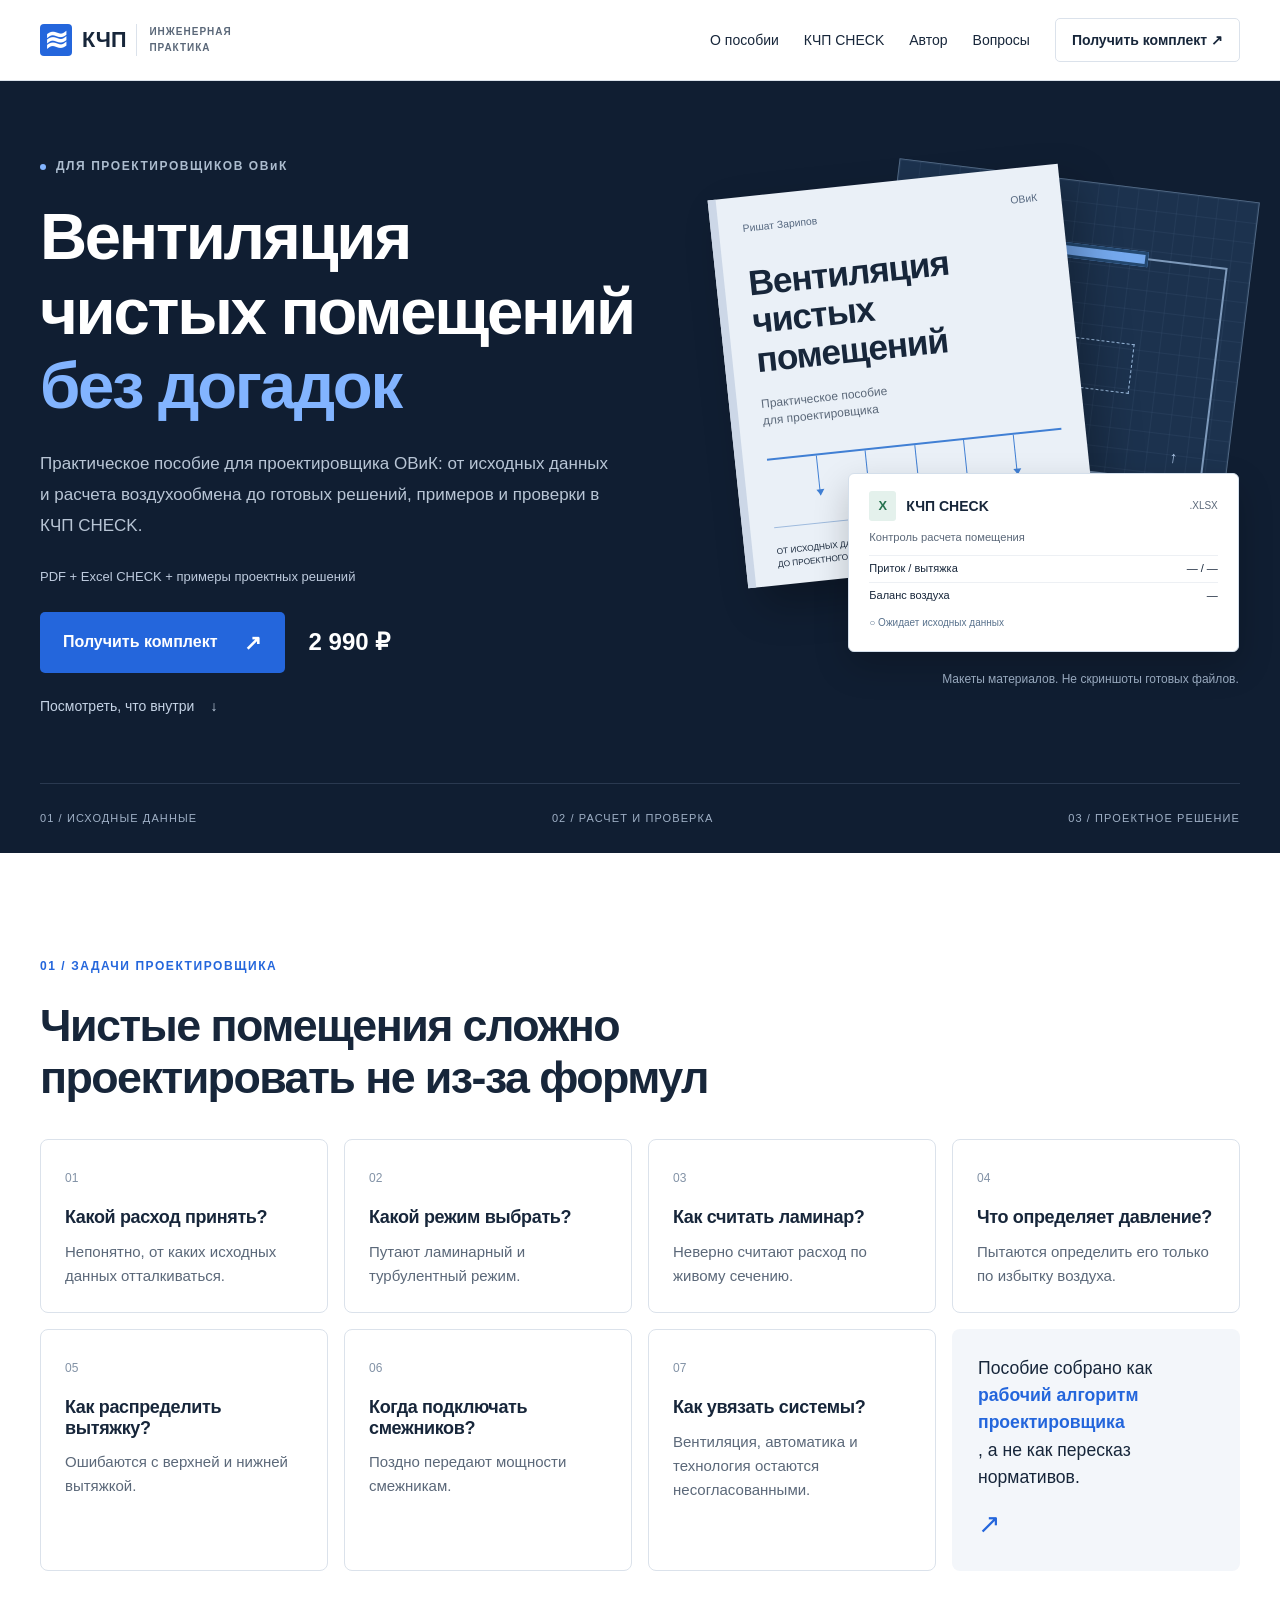
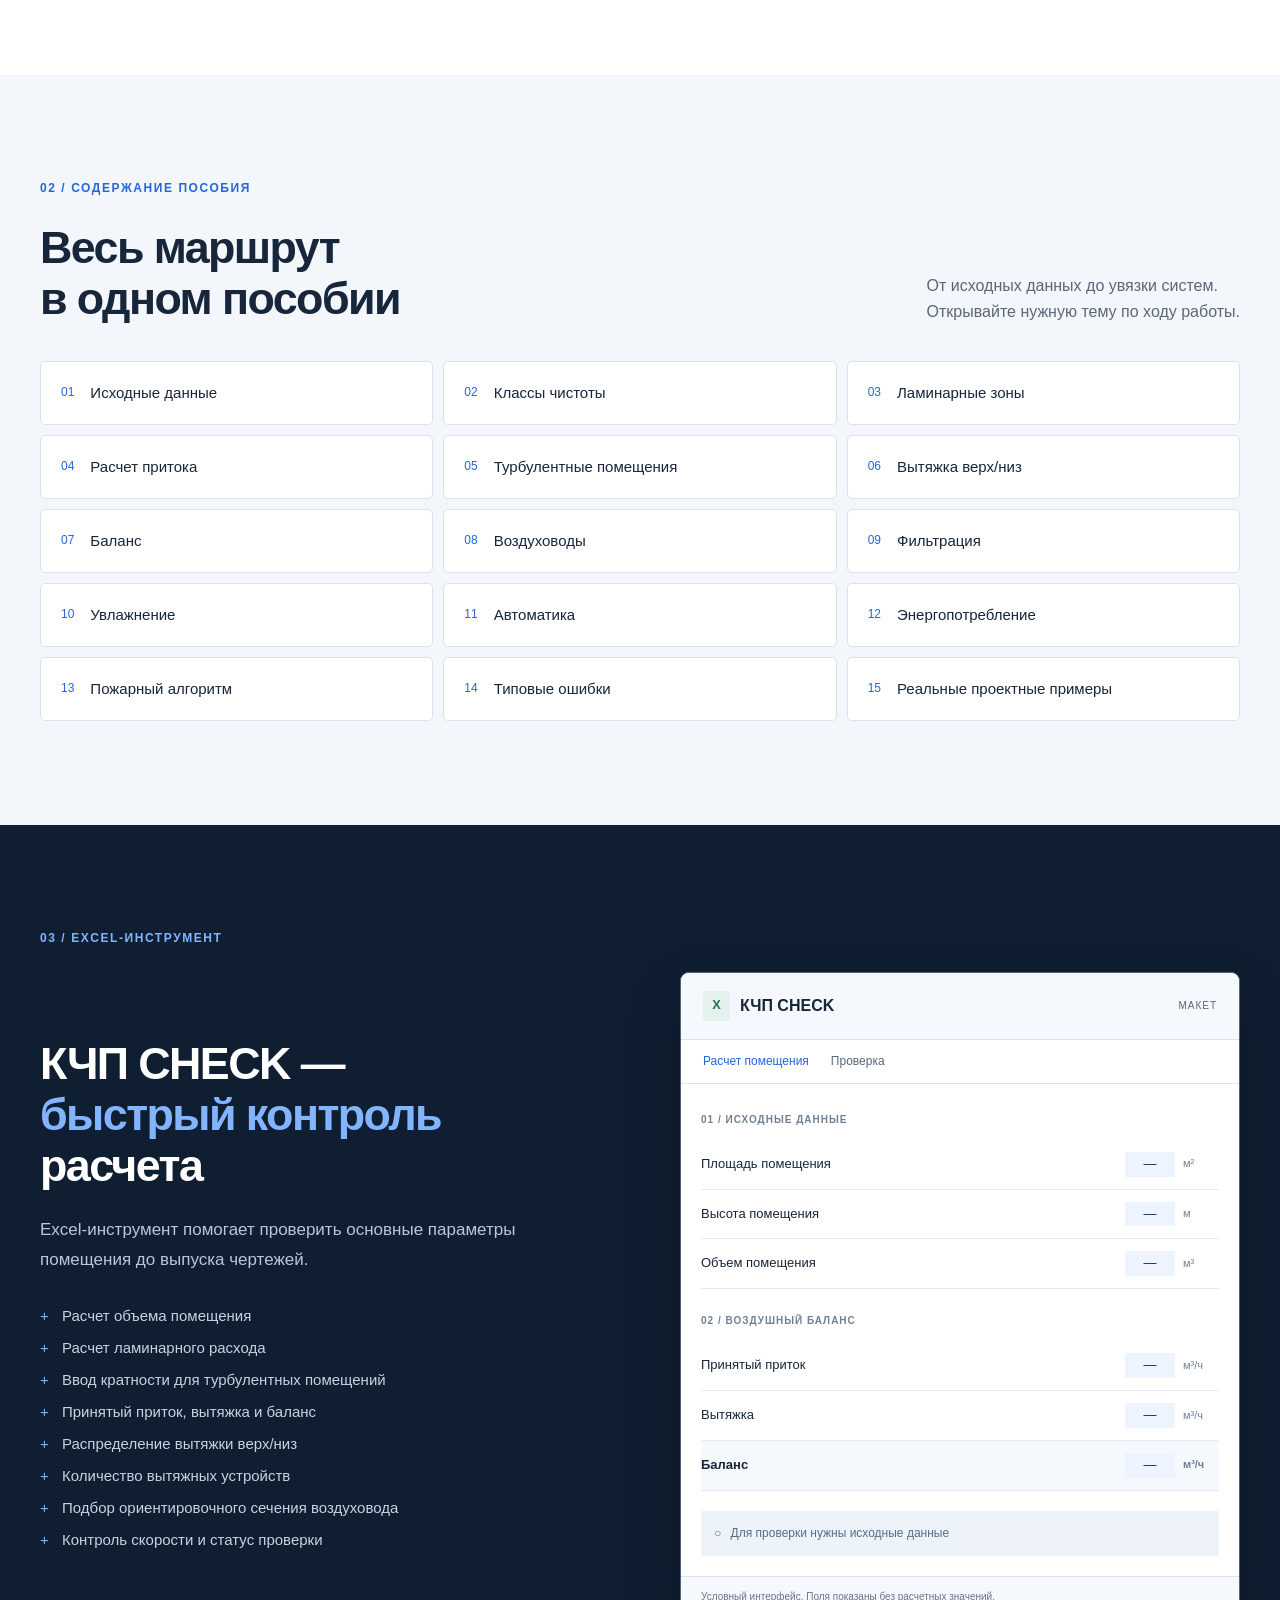
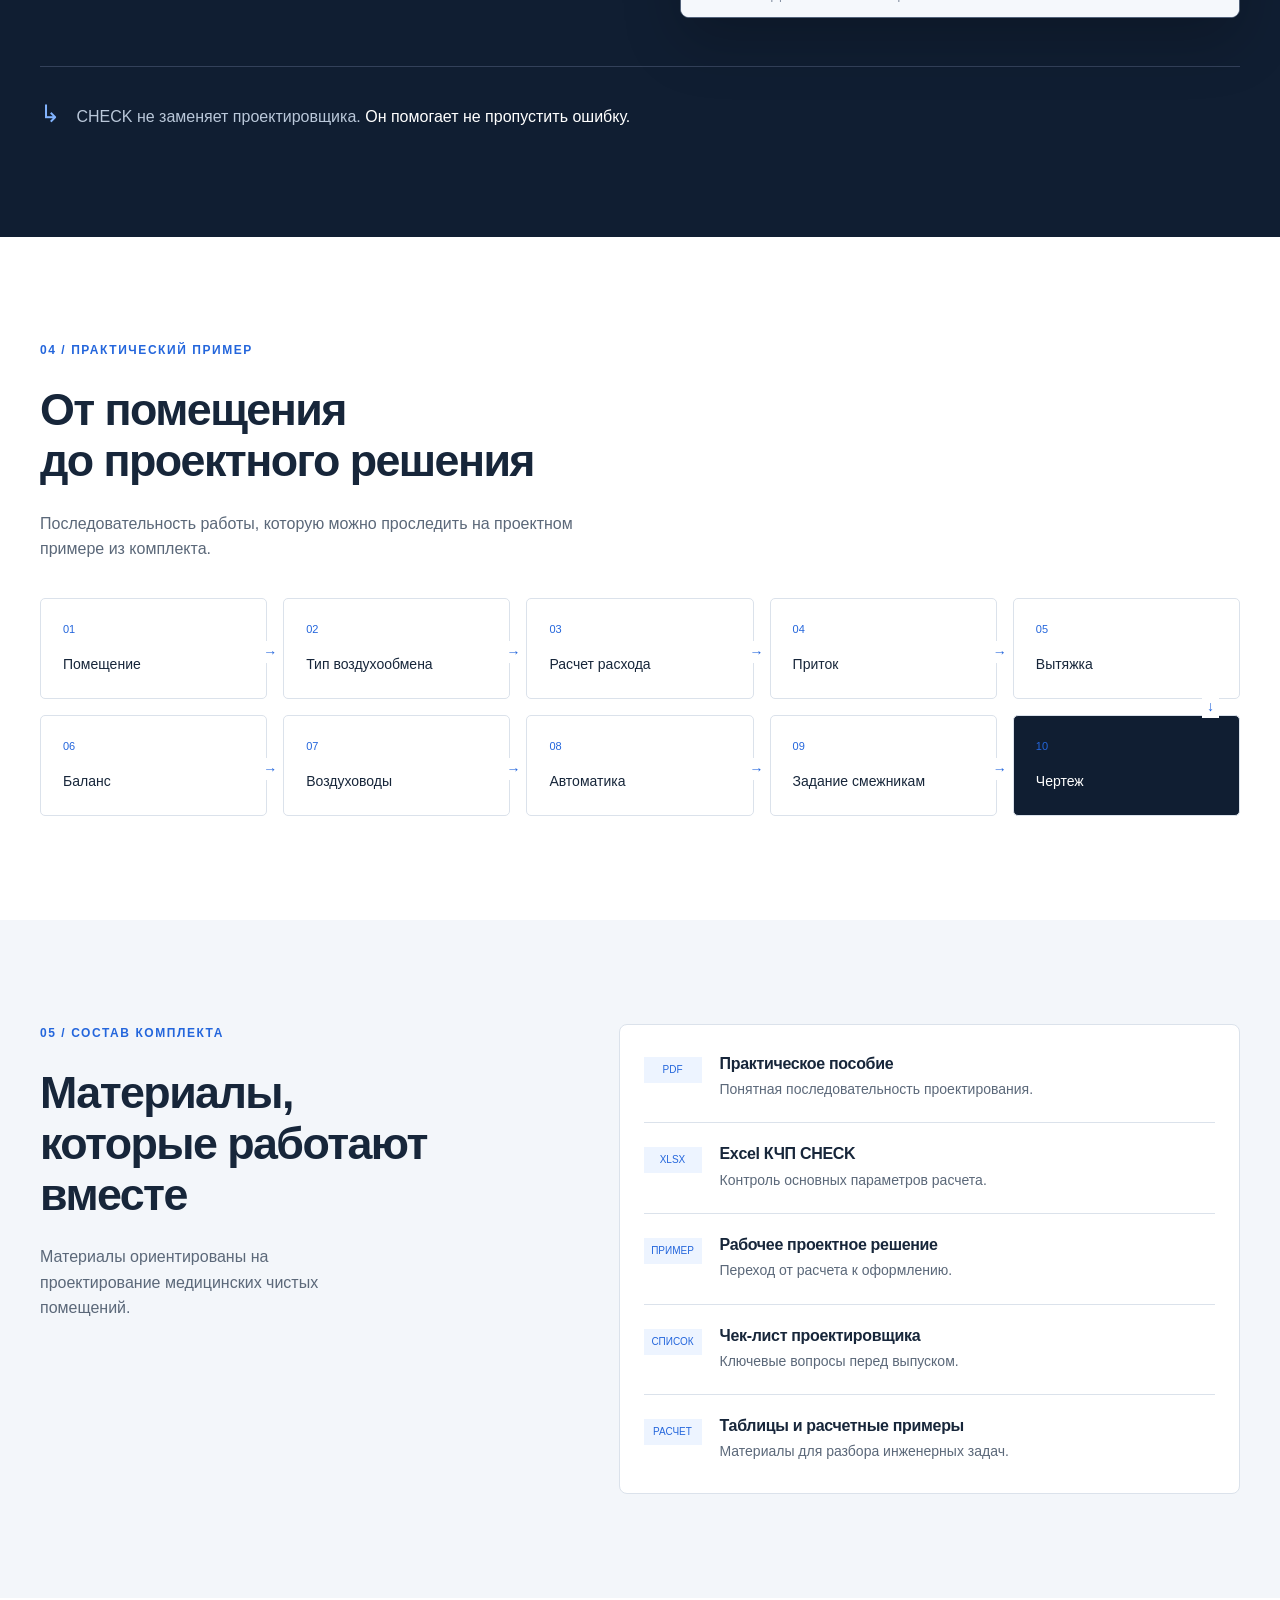
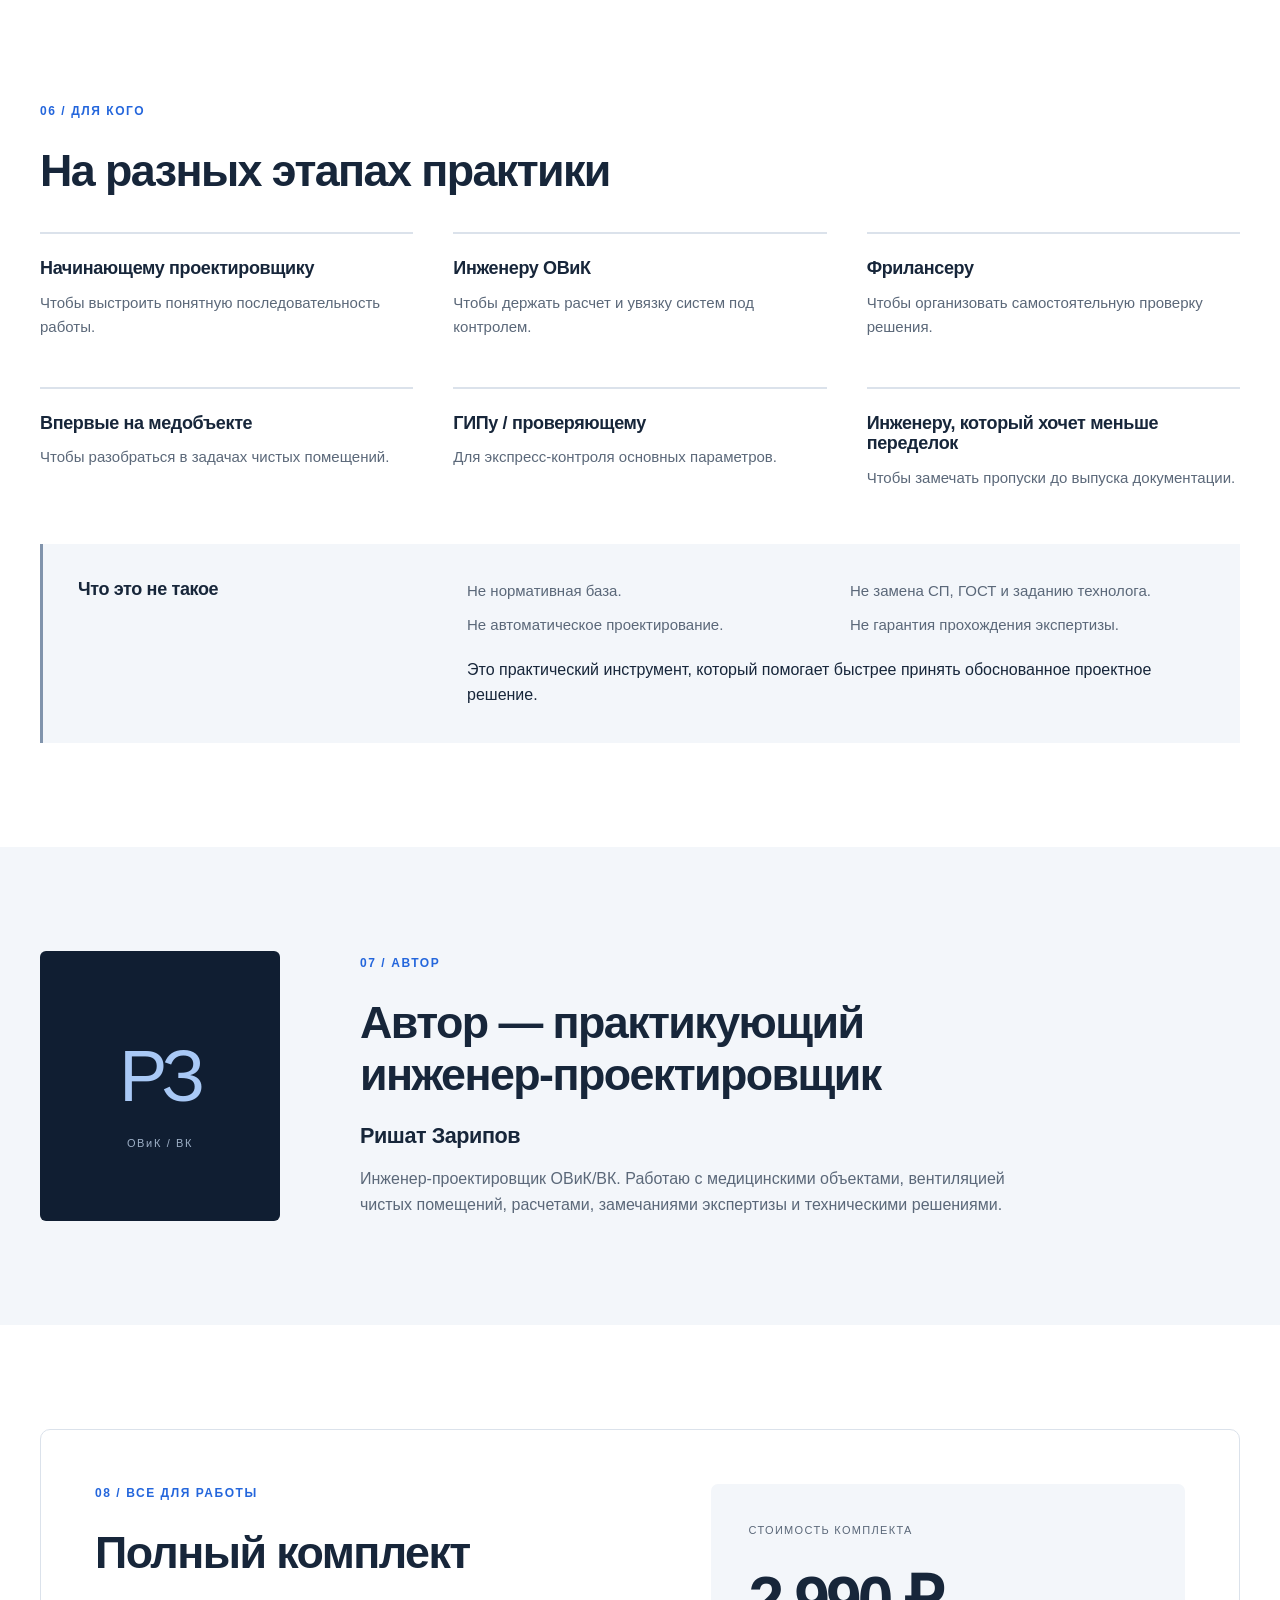
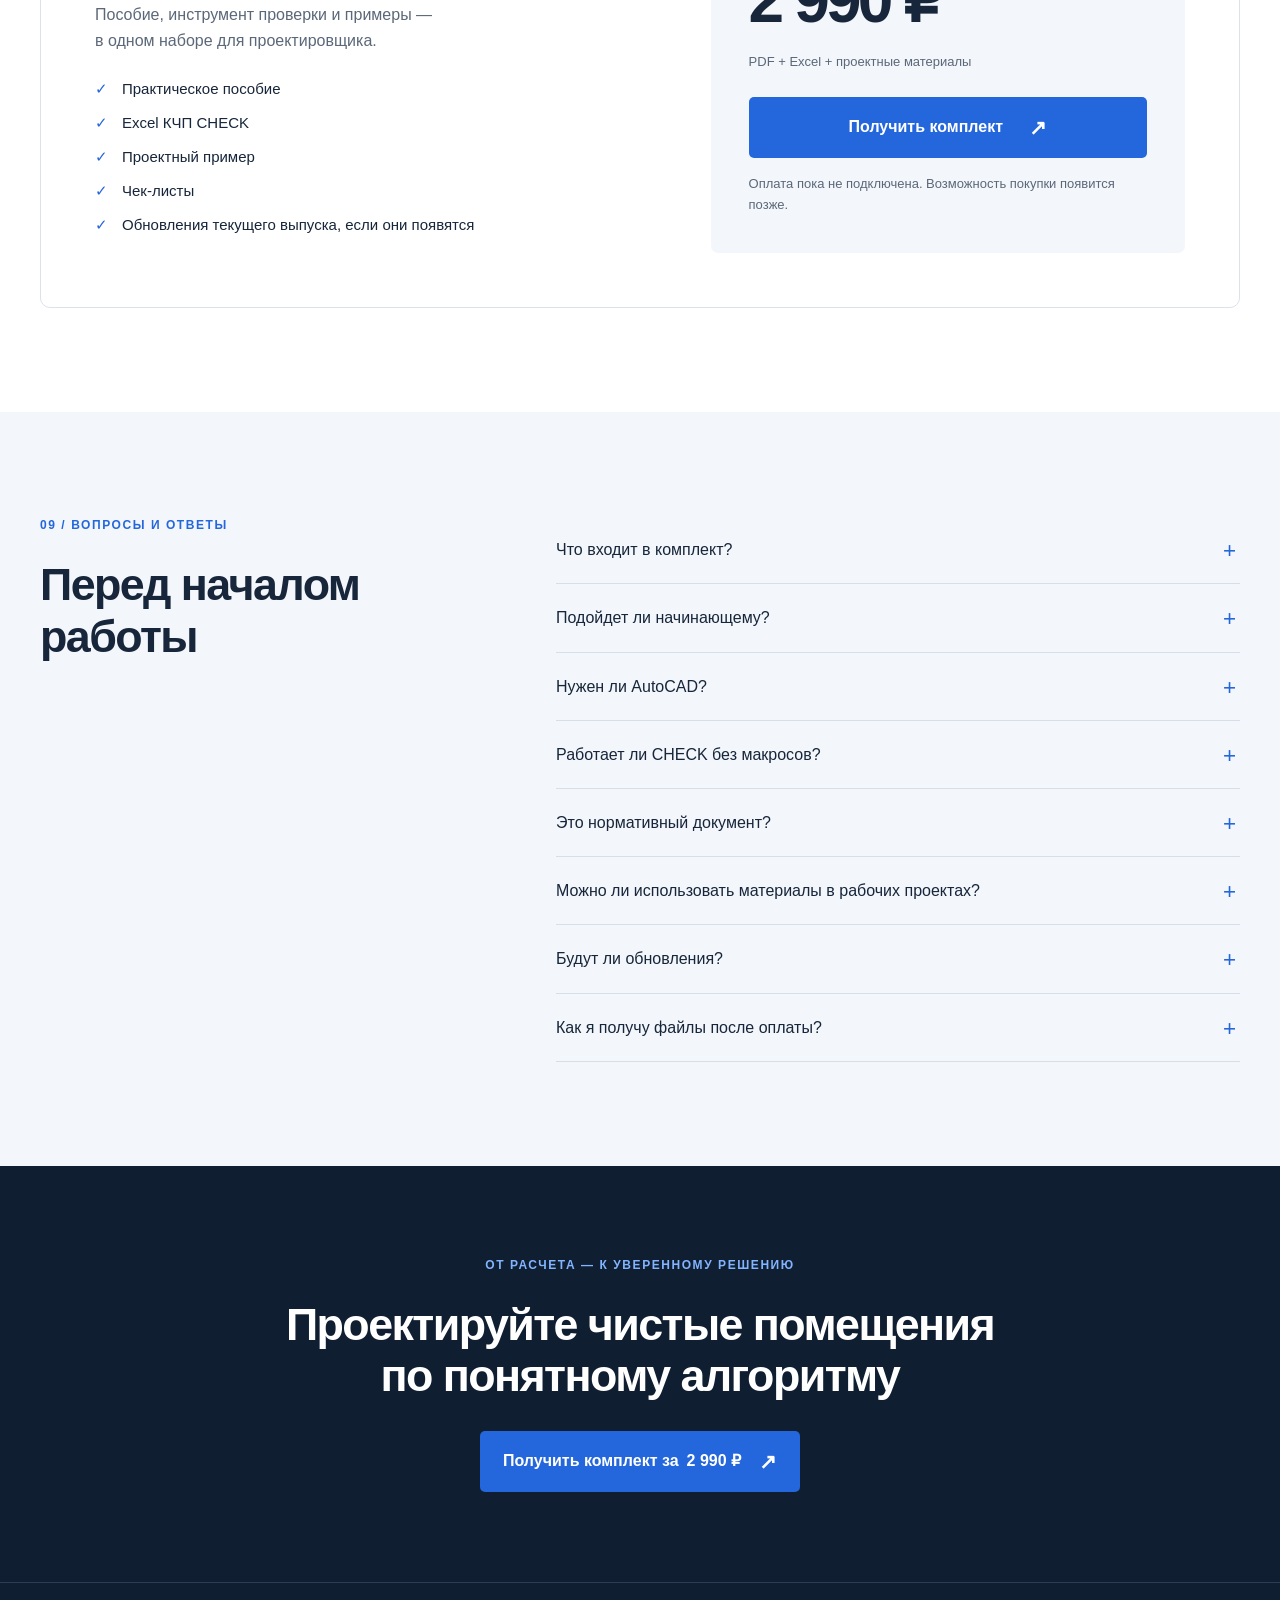
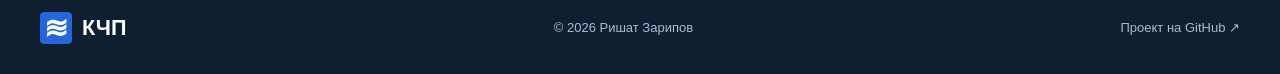
==== index.html @ deff7cfb "Add files via upload" ====
<!doctype html>
<html lang="ru">
<head>
  <meta charset="utf-8">
  <meta name="viewport" content="width=device-width, initial-scale=1">
  <title>Вентиляция чистых помещений — практическое пособие для проектировщика ОВиК</title>
  <meta name="description" content="Практическое пособие по вентиляции медицинских чистых помещений: расчеты, ламинарные зоны, вытяжка, баланс, фильтрация, автоматика и Excel КЧП CHECK.">
  <meta property="og:title" content="Вентиляция чистых помещений — практическое пособие для проектировщика ОВиК">
  <meta property="og:description" content="Практическое пособие по вентиляции медицинских чистых помещений: расчеты, ламинарные зоны, вытяжка, баланс, фильтрация, автоматика и Excel КЧП CHECK.">
  <meta property="og:type" content="website">
  <meta property="og:locale" content="ru_RU">
  <meta name="theme-color" content="#101e32">
  <link rel="icon" href="data:image/svg+xml,%3Csvg xmlns='http://www.w3.org/2000/svg' viewBox='0 0 40 40'%3E%3Crect width='40' height='40' rx='8' fill='%23101e32'/%3E%3Cpath d='M10 12h20M10 20h16M10 28h20' stroke='%2376adff' stroke-width='3'/%3E%3C/svg%3E">
  <link rel="stylesheet" href="styles.css">
  <script src="script.js" defer></script>
</head>
<body>
<a class="skip" href="#main">Перейти к содержанию</a>
<header class="header">
  <div class="container header-row">
    <a class="brand" href="#home" aria-label="КЧП — на главную"><span class="brand-mark" aria-hidden="true">≋</span> КЧП<span class="brand-caption">ИНЖЕНЕРНАЯ ПРАКТИКА</span></a>
    <button class="menu-toggle" type="button" aria-controls="navigation" aria-expanded="false" aria-label="Открыть меню"><span></span><span></span></button>
    <nav id="navigation" aria-label="Основная навигация"><a href="#inside">О пособии</a><a href="#check">КЧП CHECK</a><a href="#author">Автор</a><a href="#faq">Вопросы</a><a class="nav-buy" href="#buy" data-payment="yoomoney">Получить комплект <span aria-hidden="true">↗</span></a></nav>
  </div>
</header>
<main id="main">
  <section id="home" class="hero">
    <div class="container hero-grid">
      <div class="hero-copy"><p class="eyebrow"><span class="dot"></span> ДЛЯ ПРОЕКТИРОВЩИКОВ ОВиК</p>
        <h1>Вентиляция<br>чистых помещений<br><span>без догадок</span></h1>
        <p class="lead">Практическое пособие для проектировщика ОВиК: от исходных данных и расчета воздухообмена до готовых решений, примеров и проверки в КЧП CHECK.</p>
        <p class="formats">PDF + Excel CHECK + примеры проектных решений</p>
        <div class="hero-purchase"><a class="button" href="#buy" data-payment="yoomoney">Получить комплект <span aria-hidden="true">↗</span></a><span class="hero-price" data-price>2 990 ₽</span></div>
        <a class="text-link" href="#inside">Посмотреть, что внутри <span aria-hidden="true">↓</span></a>
      </div>
      <figure class="product-visual" aria-label="Условный макет комплекта: обложка пособия, Excel CHECK и фрагмент чертежа">
        <div class="drawing" aria-hidden="true"><span>ОВ / СХЕМА ВОЗДУХООБМЕНА</span><div class="room"><i class="supply"></i><b>↓ ↓ ↓</b><i class="zone"></i><em>↑</em></div><small>УСЛОВНАЯ СХЕМА · БЕЗ МАСШТАБА</small></div>
        <div class="book"><div class="book-top">Ришат Зарипов <span>ОВиК</span></div><div class="book-title">Вентиляция<br>чистых<br>помещений</div><p>Практическое пособие<br>для проектировщика</p><div class="book-diagram" aria-hidden="true"><span></span><span></span><span></span><span></span><span></span></div><div class="book-bottom">ОТ ИСХОДНЫХ ДАННЫХ<br>ДО ПРОЕКТНОГО РЕШЕНИЯ <b>2026</b></div></div>
        <div class="mini-check"><div><span class="excel-icon">X</span><strong>КЧП CHECK</strong><span class="file-type">.XLSX</span></div><p>Контроль расчета помещения</p><div class="mini-row"><span>Приток / вытяжка</span><span>— / —</span></div><div class="mini-row"><span>Баланс воздуха</span><span>—</span></div><span class="mini-status">○ Ожидает исходных данных</span></div>
        <figcaption>Макеты материалов. Не скриншоты готовых файлов.</figcaption>
      </figure>
    </div>
    <div class="container hero-bottom"><span>01 / ИСХОДНЫЕ ДАННЫЕ</span><span>02 / РАСЧЕТ И ПРОВЕРКА</span><span>03 / ПРОЕКТНОЕ РЕШЕНИЕ</span></div>
  </section>
  <section class="section" aria-labelledby="problems-title"><div class="container">
    <p class="eyebrow">01 / ЗАДАЧИ ПРОЕКТИРОВЩИКА</p><h2 id="problems-title">Чистые помещения сложно<br>проектировать не из-за формул</h2>
    <div class="problem-grid">
      <article><span>01</span><h3>Какой расход принять?</h3><p>Непонятно, от каких исходных данных отталкиваться.</p></article>
      <article><span>02</span><h3>Какой режим выбрать?</h3><p>Путают ламинарный и турбулентный режим.</p></article>
      <article><span>03</span><h3>Как считать ламинар?</h3><p>Неверно считают расход по живому сечению.</p></article>
      <article><span>04</span><h3>Что определяет давление?</h3><p>Пытаются определить его только по избытку воздуха.</p></article>
      <article><span>05</span><h3>Как распределить вытяжку?</h3><p>Ошибаются с верхней и нижней вытяжкой.</p></article>
      <article><span>06</span><h3>Когда подключать смежников?</h3><p>Поздно передают мощности смежникам.</p></article>
      <article><span>07</span><h3>Как увязать системы?</h3><p>Вентиляция, автоматика и технология остаются несогласованными.</p></article>
      <div class="problem-note">Пособие собрано как <strong>рабочий алгоритм проектировщика</strong>, а не как пересказ нормативов.<span aria-hidden="true">↗</span></div>
    </div>
  </div></section>
  <section id="inside" class="section pale"><div class="container"><div class="section-heading"><div><p class="eyebrow">02 / СОДЕРЖАНИЕ ПОСОБИЯ</p><h2>Весь маршрут<br>в одном пособии</h2></div><p>От исходных данных до увязки систем.<br>Открывайте нужную тему по ходу работы.</p></div>
    <ol class="topics"><li>Исходные данные</li><li>Классы чистоты</li><li>Ламинарные зоны</li><li>Расчет притока</li><li>Турбулентные помещения</li><li>Вытяжка верх/низ</li><li>Баланс</li><li>Воздуховоды</li><li>Фильтрация</li><li>Увлажнение</li><li>Автоматика</li><li>Энергопотребление</li><li>Пожарный алгоритм</li><li>Типовые ошибки</li><li>Реальные проектные примеры</li></ol>
  </div></section>
  <section id="check" class="section check-section"><div class="container"><p class="eyebrow">03 / EXCEL-ИНСТРУМЕНТ</p><div class="check-grid"><div><h2>КЧП CHECK —<br><span>быстрый контроль</span><br>расчета</h2><p class="lead">Excel-инструмент помогает проверить основные параметры помещения до выпуска чертежей.</p><ul class="check-features"><li>Расчет объема помещения</li><li>Расчет ламинарного расхода</li><li>Ввод кратности для турбулентных помещений</li><li>Принятый приток, вытяжка и баланс</li><li>Распределение вытяжки верх/низ</li><li>Количество вытяжных устройств</li><li>Подбор ориентировочного сечения воздуховода</li><li>Контроль скорости и статус проверки</li></ul></div>
    <figure class="check-window"><div class="window-title"><span class="excel-icon">X</span><strong>КЧП CHECK</strong><span>МАКЕТ</span></div><div class="window-tabs"><span>Расчет помещения</span><span>Проверка</span></div><div class="sheet"><div class="sheet-label">01 / ИСХОДНЫЕ ДАННЫЕ</div><div class="sheet-row"><span>Площадь помещения</span><b>—</b><small>м²</small></div><div class="sheet-row"><span>Высота помещения</span><b>—</b><small>м</small></div><div class="sheet-row"><span>Объем помещения</span><b>—</b><small>м³</small></div><div class="sheet-label">02 / ВОЗДУШНЫЙ БАЛАНС</div><div class="sheet-row"><span>Принятый приток</span><b>—</b><small>м³/ч</small></div><div class="sheet-row"><span>Вытяжка</span><b>—</b><small>м³/ч</small></div><div class="sheet-row total"><span>Баланс</span><b>—</b><small>м³/ч</small></div><div class="sheet-status"><span aria-hidden="true">○</span> Для проверки нужны исходные данные</div></div><figcaption>Условный интерфейс. Поля показаны без расчетных значений.</figcaption></figure></div>
    <p class="check-note"><span aria-hidden="true">↳</span> CHECK не заменяет проектировщика. <strong>Он помогает не пропустить ошибку.</strong></p>
  </div></section>
  <section class="section" aria-labelledby="workflow-title"><div class="container"><p class="eyebrow">04 / ПРАКТИЧЕСКИЙ ПРИМЕР</p><h2 id="workflow-title">От помещения<br>до проектного решения</h2><p class="section-intro">Последовательность работы, которую можно проследить на проектном примере из комплекта.</p><ol class="workflow"><li>Помещение</li><li>Тип воздухообмена</li><li>Расчет расхода</li><li>Приток</li><li>Вытяжка</li><li>Баланс</li><li>Воздуховоды</li><li>Автоматика</li><li>Задание смежникам</li><li>Чертеж</li></ol></div></section>
  <section class="section pale" aria-labelledby="kit-title"><div class="container kit"><div><p class="eyebrow">05 / СОСТАВ КОМПЛЕКТА</p><h2 id="kit-title">Материалы,<br>которые работают<br>вместе</h2><p>Материалы ориентированы на проектирование медицинских чистых помещений.</p></div><ul class="kit-list"><li><span>PDF</span><div><h3>Практическое пособие</h3><p>Понятная последовательность проектирования.</p></div></li><li><span>XLSX</span><div><h3>Excel КЧП CHECK</h3><p>Контроль основных параметров расчета.</p></div></li><li><span>ПРИМЕР</span><div><h3>Рабочее проектное решение</h3><p>Переход от расчета к оформлению.</p></div></li><li><span>СПИСОК</span><div><h3>Чек-лист проектировщика</h3><p>Ключевые вопросы перед выпуском.</p></div></li><li><span>РАСЧЕТ</span><div><h3>Таблицы и расчетные примеры</h3><p>Материалы для разбора инженерных задач.</p></div></li></ul></div></section>
  <section class="section" aria-labelledby="audience-title"><div class="container"><p class="eyebrow">06 / ДЛЯ КОГО</p><h2 id="audience-title">На разных этапах практики</h2><div class="audience-grid"><article><h3>Начинающему проектировщику</h3><p>Чтобы выстроить понятную последовательность работы.</p></article><article><h3>Инженеру ОВиК</h3><p>Чтобы держать расчет и увязку систем под контролем.</p></article><article><h3>Фрилансеру</h3><p>Чтобы организовать самостоятельную проверку решения.</p></article><article><h3>Впервые на медобъекте</h3><p>Чтобы разобраться в задачах чистых помещений.</p></article><article><h3>ГИПу / проверяющему</h3><p>Для экспресс-контроля основных параметров.</p></article><article><h3>Инженеру, который хочет меньше переделок</h3><p>Чтобы замечать пропуски до выпуска документации.</p></article></div>
    <aside class="honest"><h3>Что это не такое</h3><div><ul><li>Не нормативная база.</li><li>Не замена СП, ГОСТ и заданию технолога.</li><li>Не автоматическое проектирование.</li><li>Не гарантия прохождения экспертизы.</li></ul><p>Это практический инструмент, который помогает быстрее принять обоснованное проектное решение.</p></div></aside>
  </div></section>
  <section id="author" class="section pale"><div class="container author"><div class="author-monogram" role="img" aria-label="Инициалы автора Ришата Зарипова">РЗ<span>ОВиК / ВК</span></div><div><p class="eyebrow">07 / АВТОР</p><h2>Автор — практикующий<br>инженер-проектировщик</h2><h3>Ришат Зарипов</h3><p>Инженер-проектировщик ОВиК/ВК. Работаю с медицинскими объектами, вентиляцией чистых помещений, расчетами, замечаниями экспертизы и техническими решениями.</p></div></div></section>
  <section id="buy" class="section" aria-labelledby="price-title"><div class="container pricing"><div><p class="eyebrow">08 / ВСЕ ДЛЯ РАБОТЫ</p><h2 id="price-title">Полный комплект</h2><p>Пособие, инструмент проверки и примеры —<br>в одном наборе для проектировщика.</p><ul class="included"><li>Практическое пособие</li><li>Excel КЧП CHECK</li><li>Проектный пример</li><li>Чек-листы</li><li>Обновления текущего выпуска, если они появятся</li></ul></div><div class="price-panel"><span class="price-caption">СТОИМОСТЬ КОМПЛЕКТА</span><p class="price" data-price>2 990 ₽</p><p>PDF + Excel + проектные материалы</p><a class="button" href="#buy" data-payment="yoomoney" data-checkout>Получить комплект <span aria-hidden="true">↗</span></a><p id="payment-note" class="payment-note" role="status" tabindex="-1">Оплата пока не подключена. Возможность покупки появится позже.</p><noscript><p>Покупка пока недоступна.</p></noscript></div></div></section>
  <section id="faq" class="section pale"><div class="container faq-layout"><div><p class="eyebrow">09 / ВОПРОСЫ И ОТВЕТЫ</p><h2>Перед началом<br>работы</h2></div><div class="faq-list">
    <details><summary>Что входит в комплект?</summary><p>PDF-пособие, Excel КЧП CHECK, пример рабочего проектного решения, чек-лист проектировщика, таблицы и расчетные примеры.</p></details>
    <details><summary>Подойдет ли начинающему?</summary><p>Пособие помогает выстроить алгоритм работы. Для применения расчетов нужны базовые знания вентиляции и понимание исходных данных конкретного объекта.</p></details>
    <details><summary>Нужен ли AutoCAD?</summary><p>Для чтения PDF и работы с Excel-инструментом AutoCAD не нужен. Требования к программе для редактирования проектного примера будут уточнены вместе с форматом файлов до начала продаж.</p></details>
    <details><summary>Работает ли CHECK без макросов?</summary><p>Требования к макросам и совместимым версиям Excel будут указаны для готового выпуска до начала продаж. На этой странице представлен только макет интерфейса.</p></details>
    <details><summary>Это нормативный документ?</summary><p>Нет. Это практическое пособие. Решения необходимо сверять с применимыми нормативными требованиями и заданием технолога.</p></details>
    <details><summary>Можно ли использовать материалы в рабочих проектах?</summary><p>Материалы предназначены для поддержки проектной работы. Примеры нужно адаптировать к исходным данным объекта и проверить. Условия использования файлов будут опубликованы до начала продаж.</p></details>
    <details><summary>Будут ли обновления?</summary><p>В комплект включены обновления текущего выпуска, если они появятся. Периодичность и выпуск новых версий не обещаются.</p></details>
    <details><summary>Как я получу файлы после оплаты?</summary><p>Оплата пока не подключена. Порядок и сроки получения файлов будут указаны до начала продаж и до совершения платежа.</p></details>
  </div></div></section>
  <section class="final-cta"><div class="container"><p class="eyebrow">ОТ РАСЧЕТА — К УВЕРЕННОМУ РЕШЕНИЮ</p><h2>Проектируйте чистые помещения<br>по понятному алгоритму</h2><a class="button" href="#buy" data-payment="yoomoney">Получить комплект за <span data-price>2 990 ₽</span> <span aria-hidden="true">↗</span></a></div></section>
</main>
<footer><div class="container footer-row"><a class="brand" href="#home"><span class="brand-mark" aria-hidden="true">≋</span> КЧП</a><span>© 2026 Ришат Зарипов</span><a href="https://github.com/zrishat000/kchp-landing">Проект на GitHub ↗</a></div></footer>
</body>
</html>
---- styles.css ----
/* Theme and layout: plain CSS, no external dependencies. */
:root{--navy:#101e32;--navy-light:#192b44;--blue:#2466dc;--ice:#82b4ff;--ink:#17263a;--muted:#5b6879;--line:#dbe2eb;--pale:#f3f6fa;--white:#fff;--radius:8px;--content:1200px}
*{box-sizing:border-box}html{scroll-behavior:smooth;scroll-padding-top:96px}body{margin:0;font-family:Arial,Helvetica,sans-serif;font-size:16px;line-height:1.6;color:var(--ink);background:white}a{color:inherit;text-decoration:none}button{font:inherit}button,a,summary{-webkit-tap-highlight-color:transparent}a,button,summary{touch-action:manipulation}a:focus-visible,button:focus-visible,summary:focus-visible,[tabindex]:focus-visible{outline:3px solid #e29d28;outline-offset:5px}p,h1,h2,h3,figure{margin:0}h1,h2,h3{line-height:1.14;letter-spacing:-.035em}h1{font-size:clamp(2.35rem,5.1vw,4.2rem);font-weight:700}h2{font-size:clamp(2rem,3.5vw,2.9rem);font-weight:600;margin-bottom:24px}h3{font-size:1.125rem;letter-spacing:-.02em}p{color:var(--muted)}ul,ol{margin:0;padding:0}.container{width:calc(100% - 40px);max-width:var(--content);margin-inline:auto}.section{padding:68px 0}.pale{background:var(--pale)}.eyebrow{font:600 .75rem/1.6 Arial,sans-serif;letter-spacing:.13em;color:var(--blue);margin-bottom:24px}.lead{font-size:1.0625rem;line-height:1.8}.button{display:inline-flex;align-items:center;justify-content:center;gap:16px;background:var(--blue);color:white;padding:16px 23px;border-radius:5px;font-weight:600;line-height:1.4;min-height:54px;transition:background .18s,transform .18s}.button:hover{background:#1958c5;transform:translateY(-2px)}.button span[aria-hidden]{margin-left:10px;font-size:1.3rem}.skip{position:fixed;top:-100px;left:20px;z-index:30;background:white;padding:12px}.skip:focus{top:10px}.header{position:sticky;top:0;z-index:20;background:#fff;border-bottom:1px solid var(--line)}.header-row{min-height:80px;display:flex;align-items:center;justify-content:space-between;gap:24px;flex-wrap:wrap}.brand{display:flex;align-items:center;gap:10px;font-weight:800;font-size:1.35rem;white-space:nowrap}.brand-mark{display:grid;place-items:center;background:var(--blue);color:white;width:32px;height:32px;border-radius:4px;font-size:1.8rem;line-height:1}.brand-caption{display:none;font-size:.625rem;letter-spacing:.1em;border-left:1px solid var(--line);padding-left:12px;color:var(--muted);max-width:110px;white-space:normal}.header nav{display:flex;gap:20px;flex-wrap:wrap;align-items:center;width:100%;padding:0 0 20px;font-size:.875rem}.header nav a:hover{color:var(--blue)}.nav-buy{border:1px solid var(--line);border-radius:5px;padding:10px 16px;font-weight:600}.menu-toggle{display:none;border:1px solid var(--line);background:white;width:44px;height:44px;border-radius:4px;padding:12px}.menu-toggle span{display:block;height:2px;background:var(--ink);margin:5px 0}.js .menu-toggle{display:block}.js .header nav{display:none}.js .header nav.is-open{display:flex}.hero{background:var(--navy);color:white;padding:54px 0 0;overflow:hidden}.hero .eyebrow{color:#adbdcf;display:flex;align-items:center;gap:10px}.dot{width:6px;height:6px;background:var(--ice);border-radius:50%}.hero h1 span,.check-section h2 span{color:var(--ice)}.hero .lead{color:#b8c5d5;margin-top:26px;max-width:580px}.formats{color:#bdcadd;font-size:.8125rem;margin-top:26px}.hero-purchase{display:flex;gap:24px;align-items:center;flex-wrap:wrap;margin-top:24px}.hero-price{font-size:1.5rem;font-weight:600;white-space:nowrap}.text-link{display:inline-flex;gap:16px;margin-top:22px;color:#c5d3e5;font-size:.875rem}.text-link:hover{color:white}.hero-grid{display:grid;gap:36px}.hero-bottom{border-top:1px solid #2a3950;display:flex;flex-wrap:wrap;gap:14px 30px;justify-content:space-between;padding-block:23px;margin-top:36px;font-size:.6875rem;letter-spacing:.1em;color:#9fb0c6}.product-visual{position:relative;min-height:450px;max-width:550px;width:100%;margin:auto}.book{position:absolute;left:5%;top:16px;width:66%;height:355px;background:#eaf0f7;color:var(--ink);padding:24px;border-left:8px solid #ccd7e7;box-shadow:15px 20px 40px #0004;transform:rotate(-6deg);z-index:2}.book-top{display:flex;justify-content:space-between;font-size:.65rem;color:#55677f}.book-title{font-size:clamp(1.45rem,3vw,2.1rem);line-height:1.1;font-weight:700;letter-spacing:-.03em;margin-top:27px}.book p{font-size:.75rem;line-height:1.4;margin-top:16px}.book-diagram{display:flex;justify-content:space-evenly;margin-top:22px;border-top:2px solid #407fd4;border-bottom:1px solid #9fbbde;height:55px}.book-diagram span{width:1px;height:40px;background:#407fd4;position:relative}.book-diagram span:after{content:'';position:absolute;bottom:0;left:-3px;border-left:4px solid transparent;border-right:4px solid transparent;border-top:6px solid #407fd4}.book-bottom{display:flex;justify-content:space-between;font-size:.52rem;line-height:1.5;margin-top:17px}.book-bottom b{font-size:.8rem}.drawing{position:absolute;right:0;top:0;width:65%;height:330px;transform:rotate(7deg);background-color:#1c324e;background-image:linear-gradient(#47608130 1px,transparent 1px),linear-gradient(90deg,#47608130 1px,transparent 1px);background-size:20px 20px;border:1px solid #526984;color:#afc8e8;padding:18px}.drawing>span,.drawing small{font-size:.5rem;letter-spacing:.08em}.room{border:2px solid #7e9abb;height:185px;margin:24px 5px 13px;position:relative}.supply{position:absolute;left:25%;right:25%;top:-8px;height:15px;background:#75a9ee;border:3px solid #24486f}.room b{position:absolute;left:30%;top:30px;color:var(--ice);font-size:1.4rem}.zone{position:absolute;top:85px;left:24%;width:50%;height:50px;border:1px dashed #9cbbde}.room em{position:absolute;right:8%;bottom:10px}.mini-check{position:absolute;z-index:3;right:0;top:270px;width:76%;background:#fff;border:1px solid #d4dfeb;color:var(--ink);padding:17px 20px;border-radius:6px;box-shadow:0 14px 35px #0003}.mini-check>div:first-child{display:flex;align-items:center;gap:10px}.excel-icon{display:inline-grid;place-items:center;width:27px;height:30px;background:#e4f1ec;color:#26724f;border-radius:3px;font-size:.8rem;font-weight:700;flex-shrink:0}.mini-check strong{font-size:.875rem}.file-type{margin-left:auto;font-size:.625rem;color:var(--muted)}.mini-check p{font-size:.7rem;margin:8px 0}.mini-row{display:flex;justify-content:space-between;font-size:.6875rem;border-top:1px solid #edf0f4;padding:4px 0}.mini-status{font-size:.625rem;color:#59728d}.product-visual>figcaption{position:absolute;top:450px;right:0;color:#9eb0c6;font-size:.625rem;text-align:right}.problem-grid{display:grid;gap:16px;margin-top:36px}.problem-grid article{border:1px solid var(--line);border-radius:var(--radius);padding:24px}.problem-grid article>span{font-size:.75rem;color:#8292a6}.problem-grid h3{margin:18px 0 12px}.problem-grid p{font-size:.9375rem}.problem-note{background:var(--pale);padding:26px;border-radius:var(--radius);font-size:1.1rem;line-height:1.55;display:flex;flex-direction:column;justify-content:center}.problem-note strong{color:var(--blue)}.problem-note>span{font-size:1.7rem;margin-top:12px;color:var(--blue)}.section-heading{display:flex;flex-wrap:wrap;align-items:end;justify-content:space-between;gap:20px;margin-bottom:36px}.section-heading h2{margin-bottom:0}.section-heading>p{max-width:390px}.topics{display:grid;list-style:none;counter-reset:topic;gap:10px}.topics li{display:flex;align-items:center;gap:16px;background:white;border:1px solid var(--line);border-radius:5px;padding:19px 20px;font-size:.9375rem;counter-increment:topic}.topics li:before{content:counter(topic,decimal-leading-zero);font-size:.75rem;color:var(--blue)}.check-section{background:var(--navy);color:white}.check-section .eyebrow{color:var(--ice)}.check-grid{display:grid;gap:36px;align-items:center}.check-section .lead{color:#b9c7d9;max-width:480px}.check-features{list-style:none;margin-top:28px;display:grid;gap:8px;color:#c6d3e3;font-size:.9375rem}.check-features li{padding-left:22px;position:relative}.check-features li:before{content:'+';position:absolute;left:0;color:var(--ice)}.check-window{background:#fff;color:var(--ink);border-radius:9px;overflow:hidden;box-shadow:0 24px 60px #0003;border:1px solid #52627a}.window-title{display:flex;align-items:center;gap:10px;padding:18px 22px;background:#f5f8fc}.window-title>span:last-child{margin-left:auto;font-size:.625rem;letter-spacing:.1em;color:var(--muted)}.window-tabs{display:flex;gap:22px;border-block:1px solid var(--line);padding:12px 22px;font-size:.75rem;color:var(--muted)}.window-tabs span:first-child{color:var(--blue)}.sheet{padding:4px 20px 20px}.sheet-label{font-size:.625rem;font-weight:700;letter-spacing:.1em;color:#708095;margin:24px 0 12px}.sheet-row{display:grid;grid-template-columns:minmax(0,1fr) 50px 36px;gap:8px;align-items:center;border-bottom:1px solid #e5eaf0;font-size:.8125rem;padding:12px 0}.sheet-row b{background:#edf4ff;text-align:center;padding:2px 0;font-weight:400}.sheet-row small{color:#708095;font-size:.6875rem}.sheet-row.total{font-weight:600;background:#f5f8fc}.sheet-status{background:#edf3f9;color:#526d8b;padding:13px;font-size:.75rem;margin-top:20px}.sheet-status span{margin-right:6px}.check-window figcaption{background:#f5f8fc;color:#68768b;font-size:.625rem;padding:12px 20px;border-top:1px solid var(--line)}.check-note{color:#b9c7d9;border-top:1px solid #33415a;padding-top:28px;margin-top:48px;font-size:1rem}.check-note span{color:var(--ice);font-size:1.5rem;margin-right:12px}.check-note strong{color:white;font-weight:500}.section-intro{max-width:600px;margin-bottom:36px}.workflow{list-style:none;counter-reset:step;display:grid;gap:10px}.workflow li{counter-increment:step;position:relative;border:1px solid var(--line);border-radius:5px;padding:22px 30px 22px 22px;font-size:.875rem;min-height:100px}.workflow li:before{content:counter(step,decimal-leading-zero);display:block;font-size:.6875rem;color:var(--blue);margin-bottom:15px}.workflow li:not(:last-child):after{content:'↓';position:absolute;bottom:-16px;right:20px;color:var(--blue);z-index:1;background:#fff;padding-inline:5px}.workflow li:last-child{background:var(--navy);color:white}.kit{display:grid;gap:30px}.kit>div>p:last-child{max-width:340px}.kit-list{list-style:none;background:white;border:1px solid var(--line);border-radius:var(--radius);padding:8px 24px}.kit-list li{display:flex;gap:18px;padding:22px 0;border-bottom:1px solid var(--line);align-items:start}.kit-list li:last-child{border-bottom:0}.kit-list li>span{font-size:.625rem;color:var(--blue);background:#edf4ff;padding:5px 7px;min-width:58px;text-align:center;margin-top:2px}.kit-list h3{font-size:1rem;margin-bottom:5px}.kit-list p{font-size:.875rem}.audience-grid{display:grid;gap:20px;margin-top:36px}.audience-grid article{border-top:2px solid var(--line);padding:24px 0}.audience-grid h3{margin-bottom:12px}.audience-grid p{font-size:.9375rem}.honest{background:var(--pale);border-left:3px solid #8194ac;padding:28px;margin-top:30px;display:grid;gap:20px}.honest ul{list-style:none;color:var(--muted);display:grid;gap:5px;font-size:.9375rem}.honest p{margin-top:20px;color:var(--ink)}.author{display:grid;gap:30px;align-items:center}.author-monogram{height:220px;background:var(--navy);color:#a9c9f6;font-size:4.5rem;letter-spacing:-.06em;display:flex;flex-direction:column;align-items:center;justify-content:center;border-radius:6px}.author-monogram span{font-size:.6875rem;letter-spacing:.15em;color:#9dafc6}.author h3{font-size:1.35rem;margin-bottom:18px}.author p:last-child{max-width:650px}.pricing{display:grid;gap:35px;border:1px solid var(--line);border-radius:10px;padding:30px}.included{list-style:none;display:grid;gap:10px;margin-top:24px}.included li{position:relative;padding-left:27px;font-size:.9375rem}.included li:before{content:'✓';position:absolute;left:0;color:var(--blue)}.price-panel{background:var(--pale);border-radius:7px;padding:30px;display:flex;flex-direction:column;align-items:start;justify-content:center;min-width:0}.price-caption{font-size:.6875rem;letter-spacing:.12em;color:var(--muted)}.price{font-size:clamp(2.8rem,5vw,4rem);font-weight:600;letter-spacing:-.06em;color:var(--ink);white-space:nowrap;margin-top:10px}.price-panel>p:not(.price){font-size:.8125rem}.price-panel .button{margin-top:24px;width:100%}.payment-note{margin-top:16px}.payment-note.is-active{color:var(--ink)}.faq-layout{display:grid;gap:16px}.faq-list details{border-bottom:1px solid #d6dee9}.faq-list summary{cursor:pointer;font-weight:500;padding:22px 34px 22px 0;position:relative;list-style:none;line-height:1.45}.faq-list summary::-webkit-details-marker{display:none}.faq-list summary:after{content:'+';position:absolute;right:4px;top:19px;color:var(--blue);font-size:1.4rem;font-weight:400}.faq-list details[open] summary:after{content:'−'}.faq-list details p{padding:0 28px 24px 0;font-size:.9375rem}.final-cta{padding:72px 0;background:var(--navy);color:white;text-align:center}.final-cta .eyebrow{color:var(--ice)}.final-cta h2{max-width:900px;margin:0 auto 30px}.final-cta .button{flex-wrap:wrap;gap:5px 8px}footer{background:var(--navy);color:#aabbd0;border-top:1px solid #2d3d55;padding:28px 0}.footer-row{display:flex;flex-wrap:wrap;gap:20px 35px;align-items:center;justify-content:space-between;font-size:.8125rem}.footer-row .brand{color:white}footer a:hover{color:white}
@media(min-width:600px){.container{width:calc(100% - 64px)}.brand-caption{display:block}.section{padding:84px 0}.problem-grid,.audience-grid,.topics{grid-template-columns:repeat(2,minmax(0,1fr))}.workflow{grid-template-columns:repeat(2,minmax(0,1fr))}.product-visual{min-height:500px}.book{height:390px}.book-title{font-size:2.2rem}.book-diagram{margin-top:30px;height:70px}.mini-check{top:300px;width:68%}.product-visual>figcaption{top:480px}.drawing{height:365px}.room{height:220px}.author{grid-template-columns:180px 1fr}.author-monogram{height:240px}.pricing{padding:42px}}
@media(min-width:1000px){.section{padding:104px 0}.header-row{flex-wrap:nowrap}.header nav,.js .header nav{display:flex;width:auto;padding:0;flex-wrap:nowrap;gap:25px}.js .menu-toggle{display:none}.hero{padding-top:76px}.hero-grid{grid-template-columns:1.1fr 1fr;gap:40px;align-items:center}.hero-bottom{margin-top:64px;padding-block:26px}.product-visual{min-height:500px}.book{left:7%;top:16px;width:64%;height:390px}.drawing{right:0;top:14px;width:66%}.mini-check{top:308px;width:71%}.problem-grid{grid-template-columns:repeat(4,minmax(0,1fr))}.topics{grid-template-columns:repeat(3,minmax(0,1fr))}.check-grid{grid-template-columns:1fr 1fr;gap:80px}.workflow{grid-template-columns:repeat(5,minmax(0,1fr));gap:16px}.workflow li:not(:last-child):after{content:'→';bottom:auto;top:42px;right:-16px}.workflow li:nth-child(5):after{content:'↓';top:auto;bottom:-20px;right:20px}.kit{grid-template-columns:.9fr 1.1fr;gap:70px}.audience-grid{grid-template-columns:repeat(3,minmax(0,1fr));gap:24px 40px}.honest{grid-template-columns:1fr 2fr;padding:35px}.honest ul{grid-template-columns:1fr 1fr;gap:10px 28px}.author{grid-template-columns:240px 1fr;gap:80px}.author-monogram{height:270px}.pricing{grid-template-columns:1.15fr 1fr;padding:54px;gap:70px}.price-panel{padding:38px}.faq-layout{grid-template-columns:.8fr 1.2fr;gap:60px}.final-cta{padding:90px 0}}
@media(max-width:359px){.container{width:calc(100% - 28px)}.pricing{padding:20px}.price-panel{padding:20px}.book{padding:18px}.mini-check{padding:14px}.hero-purchase{gap:16px}.button{padding:15px 18px}.kit-list{padding-inline:16px}}
.product-visual{min-height:510px}.product-visual>figcaption{top:475px;font-size:.75rem;line-height:1.5;max-width:100%}
@media(min-width:600px){.product-visual{min-height:545px}.product-visual>figcaption{top:505px}}
@media(prefers-reduced-motion:reduce){html{scroll-behavior:auto}*,*:before,*:after{transition:none!important}}
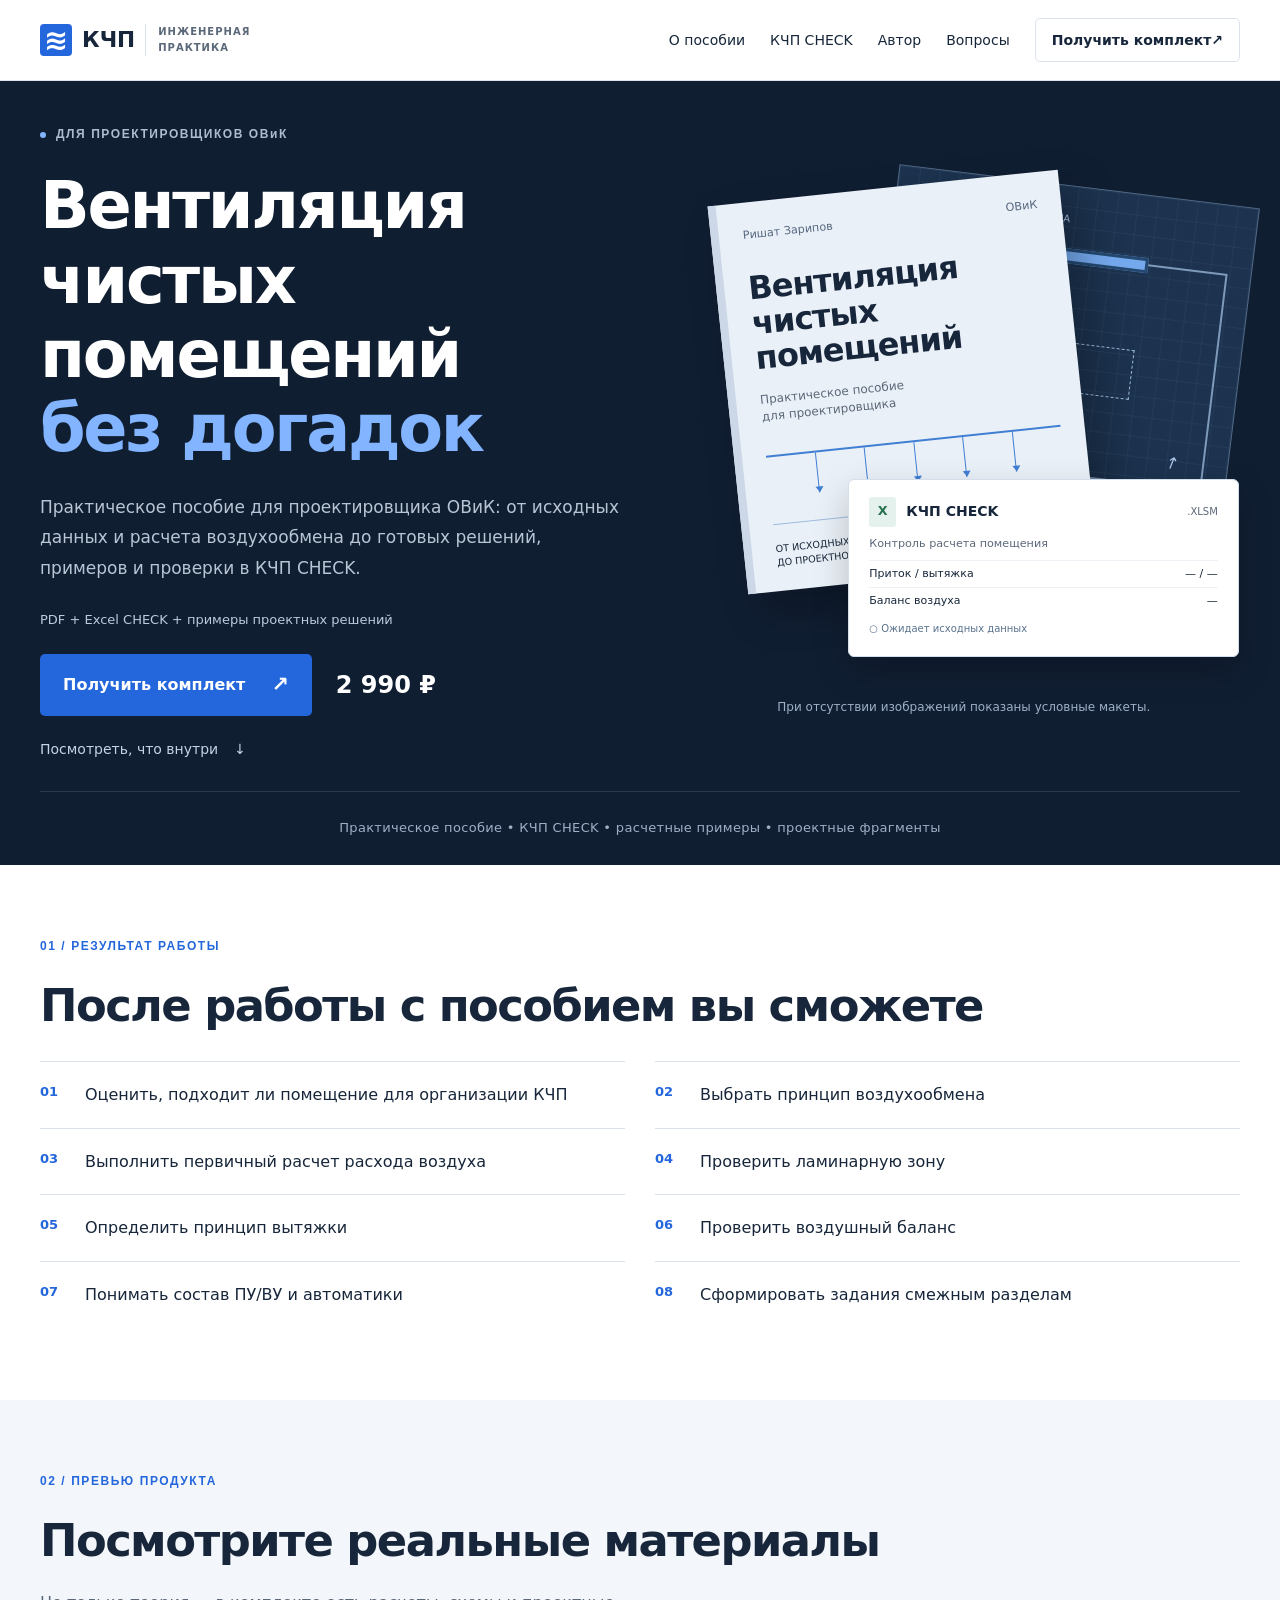
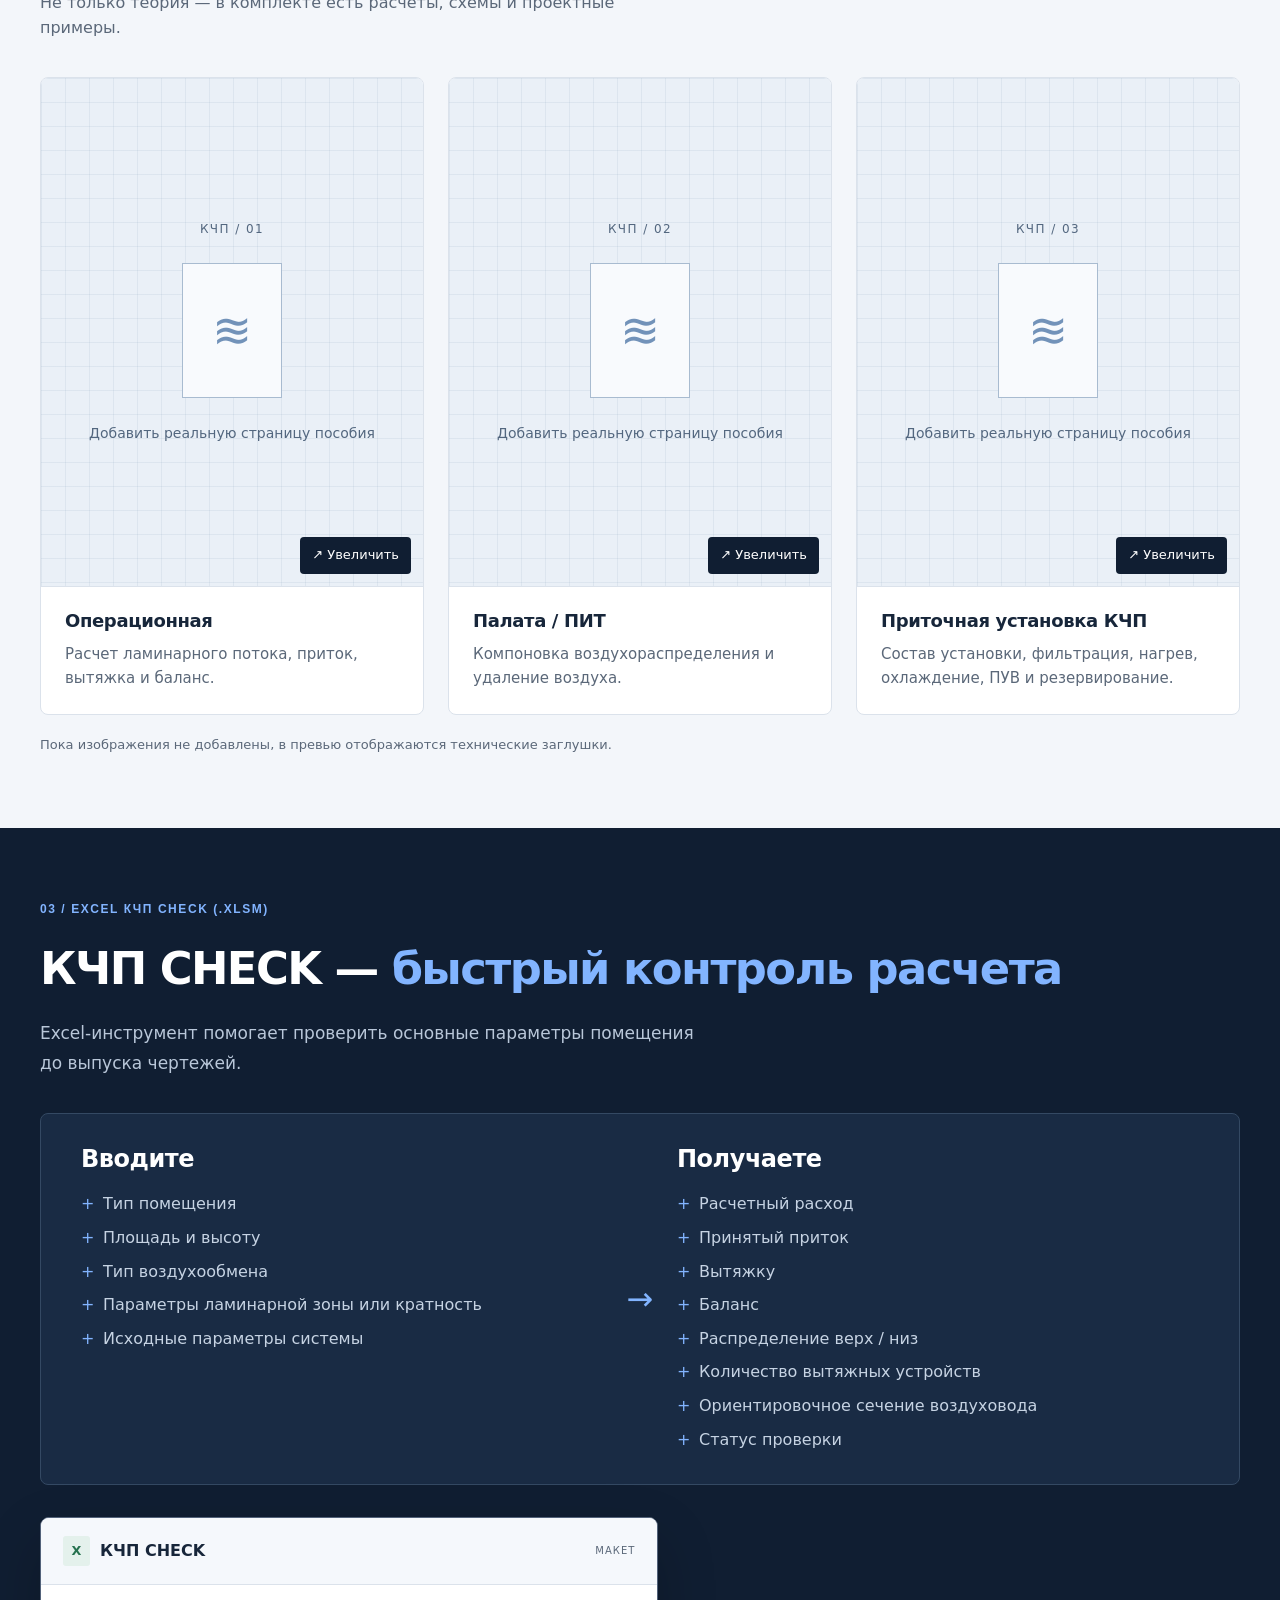
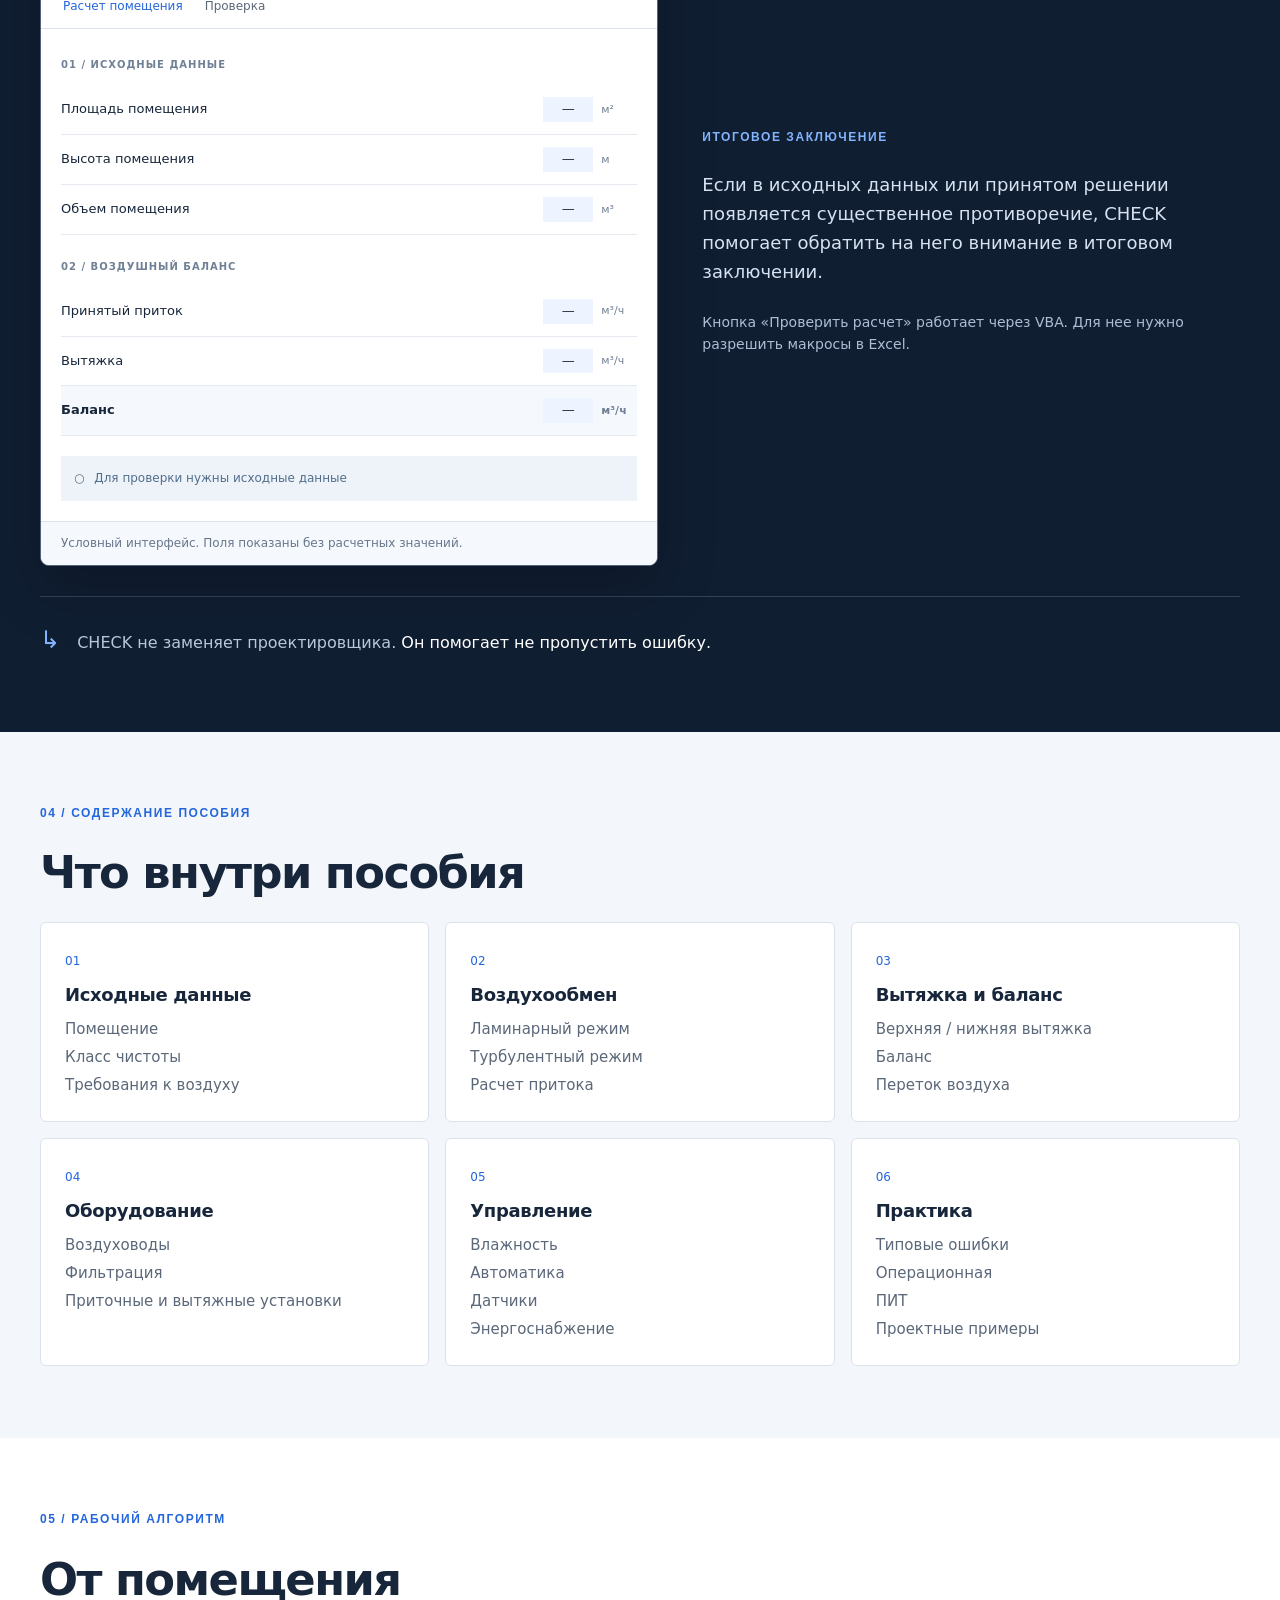
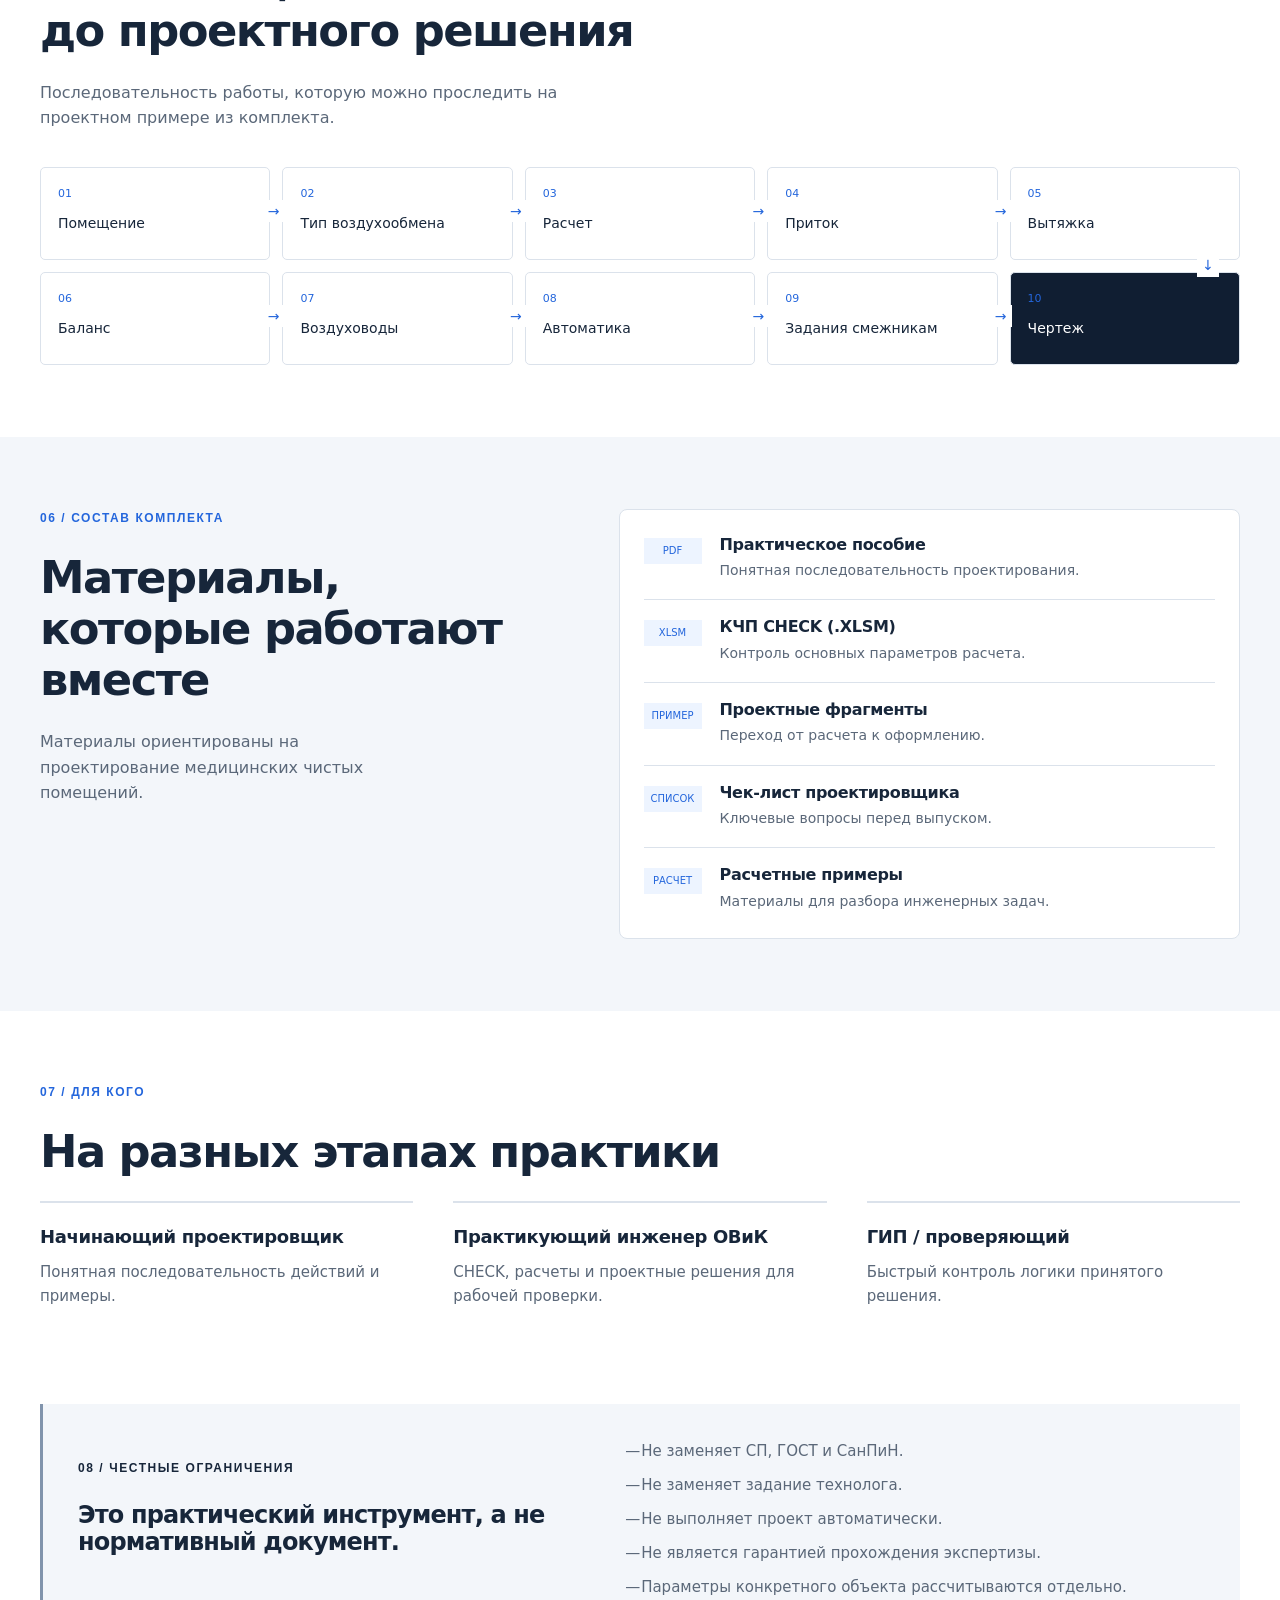
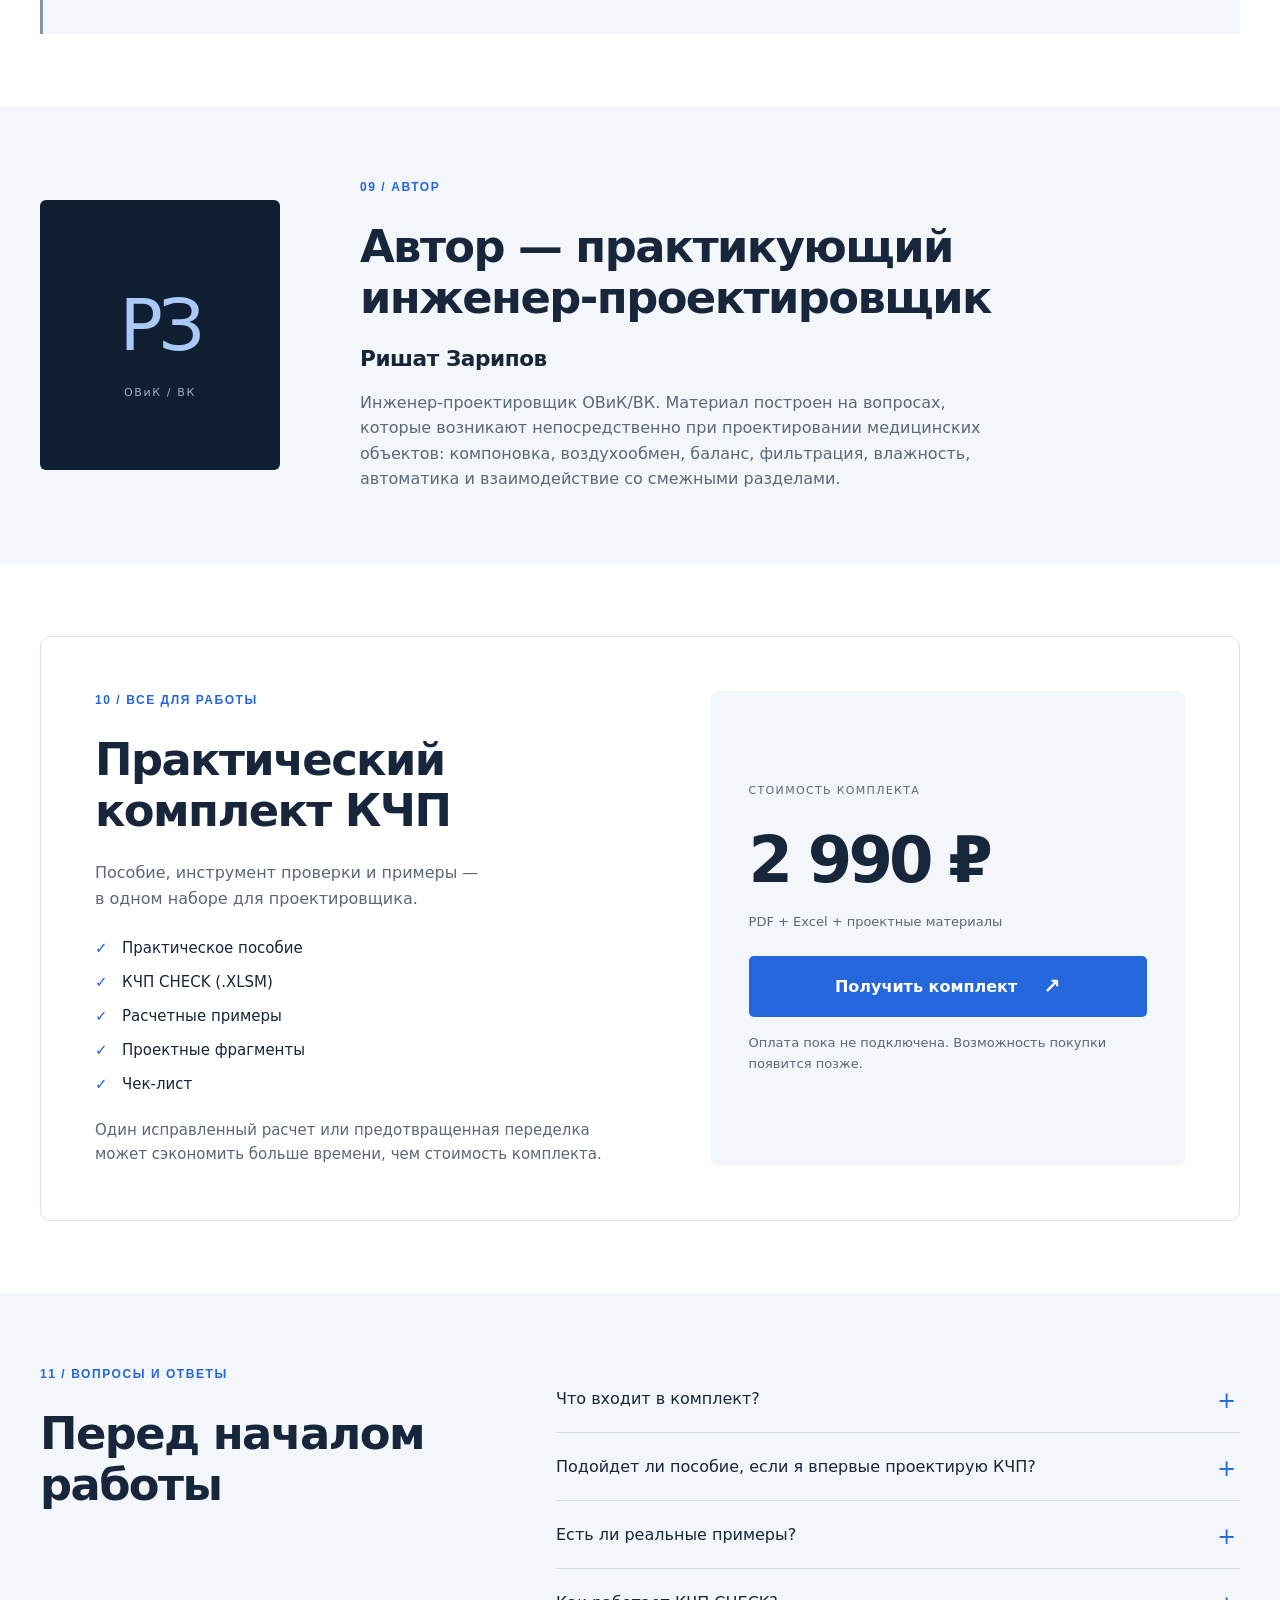
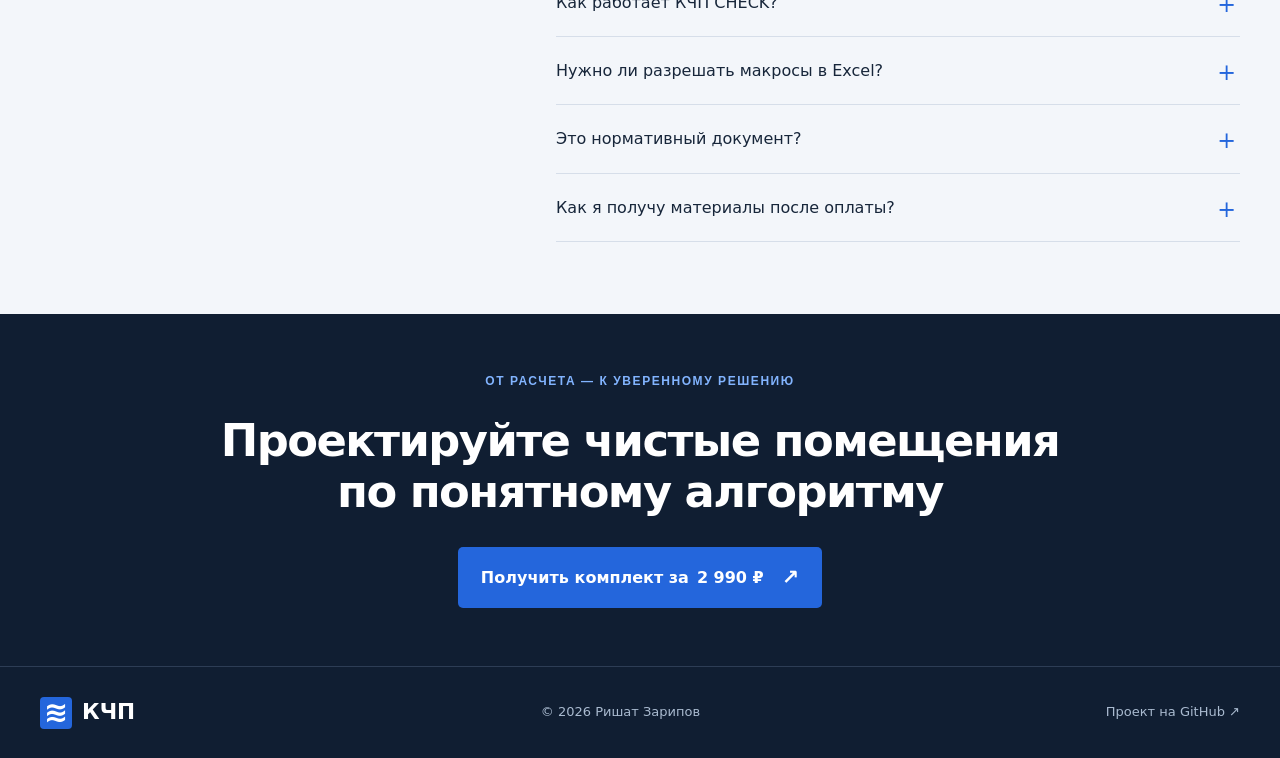
==== commit c57468a3: "Add files via upload" ====
--- a/index.html
+++ b/index.html
@@ -9,6 +9,35 @@
   <meta property="og:description" content="Практическое пособие по вентиляции медицинских чистых помещений: расчеты, ламинарные зоны, вытяжка, баланс, фильтрация, автоматика и Excel КЧП CHECK.">
   <meta property="og:type" content="website">
   <meta property="og:locale" content="ru_RU">
+  <link rel="canonical" href="https://zrishat000.github.io/kchp-landing/">
+  <meta property="og:url" content="https://zrishat000.github.io/kchp-landing/">
+  <!-- Add assets/og-cover.webp, then uncomment:
+  <meta property="og:image" content="https://zrishat000.github.io/kchp-landing/assets/og-cover.webp">
+  -->
+  <script type="application/ld+json">
+  {
+  "@context": "https://schema.org",
+  "@graph": [
+    {
+      "@type": "Person",
+      "@id": "https://zrishat000.github.io/kchp-landing/#person",
+      "name": "Ришат Зарипов"
+    },
+    {
+      "@type": "Product",
+      "name": "Вентиляция чистых помещений — практический комплект КЧП",
+      "url": "https://zrishat000.github.io/kchp-landing/",
+      "description": "Практическое пособие автора Ришата Зарипова, КЧП CHECK, расчетные примеры и проектные фрагменты.",
+      "offers": {
+        "@type": "Offer",
+        "price": "2990",
+        "priceCurrency": "RUB",
+        "url": "https://zrishat000.github.io/kchp-landing/"
+      }
+    }
+  ]
+}
+  </script>
   <meta name="theme-color" content="#101e32">
   <link rel="icon" href="data:image/svg+xml,%3Csvg xmlns='http://www.w3.org/2000/svg' viewBox='0 0 40 40'%3E%3Crect width='40' height='40' rx='8' fill='%23101e32'/%3E%3Cpath d='M10 12h20M10 20h16M10 28h20' stroke='%2376adff' stroke-width='3'/%3E%3C/svg%3E">
   <link rel="stylesheet" href="styles.css">
@@ -31,56 +60,35 @@
         <p class="lead">Практическое пособие для проектировщика ОВиК: от исходных данных и расчета воздухообмена до готовых решений, примеров и проверки в КЧП CHECK.</p>
         <p class="formats">PDF + Excel CHECK + примеры проектных решений</p>
         <div class="hero-purchase"><a class="button" href="#buy" data-payment="yoomoney">Получить комплект <span aria-hidden="true">↗</span></a><span class="hero-price" data-price>2 990 ₽</span></div>
-        <a class="text-link" href="#inside">Посмотреть, что внутри <span aria-hidden="true">↓</span></a>
+        <a class="text-link" href="#previews">Посмотреть, что внутри <span aria-hidden="true">↓</span></a>
       </div>
-      <figure class="product-visual" aria-label="Условный макет комплекта: обложка пособия, Excel CHECK и фрагмент чертежа">
-        <div class="drawing" aria-hidden="true"><span>ОВ / СХЕМА ВОЗДУХООБМЕНА</span><div class="room"><i class="supply"></i><b>↓ ↓ ↓</b><i class="zone"></i><em>↑</em></div><small>УСЛОВНАЯ СХЕМА · БЕЗ МАСШТАБА</small></div>
-        <div class="book"><div class="book-top">Ришат Зарипов <span>ОВиК</span></div><div class="book-title">Вентиляция<br>чистых<br>помещений</div><p>Практическое пособие<br>для проектировщика</p><div class="book-diagram" aria-hidden="true"><span></span><span></span><span></span><span></span><span></span></div><div class="book-bottom">ОТ ИСХОДНЫХ ДАННЫХ<br>ДО ПРОЕКТНОГО РЕШЕНИЯ <b>2026</b></div></div>
-        <div class="mini-check"><div><span class="excel-icon">X</span><strong>КЧП CHECK</strong><span class="file-type">.XLSX</span></div><p>Контроль расчета помещения</p><div class="mini-row"><span>Приток / вытяжка</span><span>— / —</span></div><div class="mini-row"><span>Баланс воздуха</span><span>—</span></div><span class="mini-status">○ Ожидает исходных данных</span></div>
-        <figcaption>Макеты материалов. Не скриншоты готовых файлов.</figcaption>
+      <figure class="product-visual" aria-label="Обложка пособия, КЧП CHECK и проектный фрагмент">
+        <div class="drawing media-slot" data-media><img src="assets/project-example.webp" alt="Фрагмент проектного решения по вентиляции КЧП" width="800" height="1000" hidden><div class="media-fallback" aria-hidden="true"><span>ОВ / СХЕМА ВОЗДУХООБМЕНА</span><div class="room"><i class="supply"></i><b>↓ ↓ ↓</b><i class="zone"></i><em>↑</em></div><small>УСЛОВНАЯ СХЕМА · БЕЗ МАСШТАБА</small></div></div>
+        <div class="book media-slot" data-media><img src="assets/cover.webp" alt="Обложка пособия «Вентиляция чистых помещений» Ришата Зарипова" width="800" height="1100" hidden><div class="media-fallback"><div class="book-top">Ришат Зарипов <span>ОВиК</span></div><div class="book-title">Вентиляция<br>чистых<br>помещений</div><p>Практическое пособие<br>для проектировщика</p><div class="book-diagram" aria-hidden="true"><span></span><span></span><span></span><span></span><span></span></div><div class="book-bottom">ОТ ИСХОДНЫХ ДАННЫХ<br>ДО ПРОЕКТНОГО РЕШЕНИЯ <b>2026</b></div></div></div>
+        <div class="mini-check media-slot" data-media><img src="assets/check.webp" alt="Интерфейс Excel КЧП CHECK" width="1200" height="800" hidden><div class="media-fallback"><div><span class="excel-icon">X</span><strong>КЧП CHECK</strong><span class="file-type">.XLSM</span></div><p>Контроль расчета помещения</p><div class="mini-row"><span>Приток / вытяжка</span><span>— / —</span></div><div class="mini-row"><span>Баланс воздуха</span><span>—</span></div><span class="mini-status">○ Ожидает исходных данных</span></div></div>
+        <figcaption>При отсутствии изображений показаны условные макеты.</figcaption>
       </figure>
     </div>
-    <div class="container hero-bottom"><span>01 / ИСХОДНЫЕ ДАННЫЕ</span><span>02 / РАСЧЕТ И ПРОВЕРКА</span><span>03 / ПРОЕКТНОЕ РЕШЕНИЕ</span></div>
+    <div class="container hero-bottom">Практическое пособие • КЧП CHECK • расчетные примеры • проектные фрагменты</div>
   </section>
-  <section class="section" aria-labelledby="problems-title"><div class="container">
-    <p class="eyebrow">01 / ЗАДАЧИ ПРОЕКТИРОВЩИКА</p><h2 id="problems-title">Чистые помещения сложно<br>проектировать не из-за формул</h2>
-    <div class="problem-grid">
-      <article><span>01</span><h3>Какой расход принять?</h3><p>Непонятно, от каких исходных данных отталкиваться.</p></article>
-      <article><span>02</span><h3>Какой режим выбрать?</h3><p>Путают ламинарный и турбулентный режим.</p></article>
-      <article><span>03</span><h3>Как считать ламинар?</h3><p>Неверно считают расход по живому сечению.</p></article>
-      <article><span>04</span><h3>Что определяет давление?</h3><p>Пытаются определить его только по избытку воздуха.</p></article>
-      <article><span>05</span><h3>Как распределить вытяжку?</h3><p>Ошибаются с верхней и нижней вытяжкой.</p></article>
-      <article><span>06</span><h3>Когда подключать смежников?</h3><p>Поздно передают мощности смежникам.</p></article>
-      <article><span>07</span><h3>Как увязать системы?</h3><p>Вентиляция, автоматика и технология остаются несогласованными.</p></article>
-      <div class="problem-note">Пособие собрано как <strong>рабочий алгоритм проектировщика</strong>, а не как пересказ нормативов.<span aria-hidden="true">↗</span></div>
-    </div>
-  </div></section>
-  <section id="inside" class="section pale"><div class="container"><div class="section-heading"><div><p class="eyebrow">02 / СОДЕРЖАНИЕ ПОСОБИЯ</p><h2>Весь маршрут<br>в одном пособии</h2></div><p>От исходных данных до увязки систем.<br>Открывайте нужную тему по ходу работы.</p></div>
-    <ol class="topics"><li>Исходные данные</li><li>Классы чистоты</li><li>Ламинарные зоны</li><li>Расчет притока</li><li>Турбулентные помещения</li><li>Вытяжка верх/низ</li><li>Баланс</li><li>Воздуховоды</li><li>Фильтрация</li><li>Увлажнение</li><li>Автоматика</li><li>Энергопотребление</li><li>Пожарный алгоритм</li><li>Типовые ошибки</li><li>Реальные проектные примеры</li></ol>
-  </div></section>
-  <section id="check" class="section check-section"><div class="container"><p class="eyebrow">03 / EXCEL-ИНСТРУМЕНТ</p><div class="check-grid"><div><h2>КЧП CHECK —<br><span>быстрый контроль</span><br>расчета</h2><p class="lead">Excel-инструмент помогает проверить основные параметры помещения до выпуска чертежей.</p><ul class="check-features"><li>Расчет объема помещения</li><li>Расчет ламинарного расхода</li><li>Ввод кратности для турбулентных помещений</li><li>Принятый приток, вытяжка и баланс</li><li>Распределение вытяжки верх/низ</li><li>Количество вытяжных устройств</li><li>Подбор ориентировочного сечения воздуховода</li><li>Контроль скорости и статус проверки</li></ul></div>
-    <figure class="check-window"><div class="window-title"><span class="excel-icon">X</span><strong>КЧП CHECK</strong><span>МАКЕТ</span></div><div class="window-tabs"><span>Расчет помещения</span><span>Проверка</span></div><div class="sheet"><div class="sheet-label">01 / ИСХОДНЫЕ ДАННЫЕ</div><div class="sheet-row"><span>Площадь помещения</span><b>—</b><small>м²</small></div><div class="sheet-row"><span>Высота помещения</span><b>—</b><small>м</small></div><div class="sheet-row"><span>Объем помещения</span><b>—</b><small>м³</small></div><div class="sheet-label">02 / ВОЗДУШНЫЙ БАЛАНС</div><div class="sheet-row"><span>Принятый приток</span><b>—</b><small>м³/ч</small></div><div class="sheet-row"><span>Вытяжка</span><b>—</b><small>м³/ч</small></div><div class="sheet-row total"><span>Баланс</span><b>—</b><small>м³/ч</small></div><div class="sheet-status"><span aria-hidden="true">○</span> Для проверки нужны исходные данные</div></div><figcaption>Условный интерфейс. Поля показаны без расчетных значений.</figcaption></figure></div>
-    <p class="check-note"><span aria-hidden="true">↳</span> CHECK не заменяет проектировщика. <strong>Он помогает не пропустить ошибку.</strong></p>
-  </div></section>
-  <section class="section" aria-labelledby="workflow-title"><div class="container"><p class="eyebrow">04 / ПРАКТИЧЕСКИЙ ПРИМЕР</p><h2 id="workflow-title">От помещения<br>до проектного решения</h2><p class="section-intro">Последовательность работы, которую можно проследить на проектном примере из комплекта.</p><ol class="workflow"><li>Помещение</li><li>Тип воздухообмена</li><li>Расчет расхода</li><li>Приток</li><li>Вытяжка</li><li>Баланс</li><li>Воздуховоды</li><li>Автоматика</li><li>Задание смежникам</li><li>Чертеж</li></ol></div></section>
-  <section class="section pale" aria-labelledby="kit-title"><div class="container kit"><div><p class="eyebrow">05 / СОСТАВ КОМПЛЕКТА</p><h2 id="kit-title">Материалы,<br>которые работают<br>вместе</h2><p>Материалы ориентированы на проектирование медицинских чистых помещений.</p></div><ul class="kit-list"><li><span>PDF</span><div><h3>Практическое пособие</h3><p>Понятная последовательность проектирования.</p></div></li><li><span>XLSX</span><div><h3>Excel КЧП CHECK</h3><p>Контроль основных параметров расчета.</p></div></li><li><span>ПРИМЕР</span><div><h3>Рабочее проектное решение</h3><p>Переход от расчета к оформлению.</p></div></li><li><span>СПИСОК</span><div><h3>Чек-лист проектировщика</h3><p>Ключевые вопросы перед выпуском.</p></div></li><li><span>РАСЧЕТ</span><div><h3>Таблицы и расчетные примеры</h3><p>Материалы для разбора инженерных задач.</p></div></li></ul></div></section>
-  <section class="section" aria-labelledby="audience-title"><div class="container"><p class="eyebrow">06 / ДЛЯ КОГО</p><h2 id="audience-title">На разных этапах практики</h2><div class="audience-grid"><article><h3>Начинающему проектировщику</h3><p>Чтобы выстроить понятную последовательность работы.</p></article><article><h3>Инженеру ОВиК</h3><p>Чтобы держать расчет и увязку систем под контролем.</p></article><article><h3>Фрилансеру</h3><p>Чтобы организовать самостоятельную проверку решения.</p></article><article><h3>Впервые на медобъекте</h3><p>Чтобы разобраться в задачах чистых помещений.</p></article><article><h3>ГИПу / проверяющему</h3><p>Для экспресс-контроля основных параметров.</p></article><article><h3>Инженеру, который хочет меньше переделок</h3><p>Чтобы замечать пропуски до выпуска документации.</p></article></div>
-    <aside class="honest"><h3>Что это не такое</h3><div><ul><li>Не нормативная база.</li><li>Не замена СП, ГОСТ и заданию технолога.</li><li>Не автоматическое проектирование.</li><li>Не гарантия прохождения экспертизы.</li></ul><p>Это практический инструмент, который помогает быстрее принять обоснованное проектное решение.</p></div></aside>
-  </div></section>
-  <section id="author" class="section pale"><div class="container author"><div class="author-monogram" role="img" aria-label="Инициалы автора Ришата Зарипова">РЗ<span>ОВиК / ВК</span></div><div><p class="eyebrow">07 / АВТОР</p><h2>Автор — практикующий<br>инженер-проектировщик</h2><h3>Ришат Зарипов</h3><p>Инженер-проектировщик ОВиК/ВК. Работаю с медицинскими объектами, вентиляцией чистых помещений, расчетами, замечаниями экспертизы и техническими решениями.</p></div></div></section>
-  <section id="buy" class="section" aria-labelledby="price-title"><div class="container pricing"><div><p class="eyebrow">08 / ВСЕ ДЛЯ РАБОТЫ</p><h2 id="price-title">Полный комплект</h2><p>Пособие, инструмент проверки и примеры —<br>в одном наборе для проектировщика.</p><ul class="included"><li>Практическое пособие</li><li>Excel КЧП CHECK</li><li>Проектный пример</li><li>Чек-листы</li><li>Обновления текущего выпуска, если они появятся</li></ul></div><div class="price-panel"><span class="price-caption">СТОИМОСТЬ КОМПЛЕКТА</span><p class="price" data-price>2 990 ₽</p><p>PDF + Excel + проектные материалы</p><a class="button" href="#buy" data-payment="yoomoney" data-checkout>Получить комплект <span aria-hidden="true">↗</span></a><p id="payment-note" class="payment-note" role="status" tabindex="-1">Оплата пока не подключена. Возможность покупки появится позже.</p><noscript><p>Покупка пока недоступна.</p></noscript></div></div></section>
-  <section id="faq" class="section pale"><div class="container faq-layout"><div><p class="eyebrow">09 / ВОПРОСЫ И ОТВЕТЫ</p><h2>Перед началом<br>работы</h2></div><div class="faq-list">
-    <details><summary>Что входит в комплект?</summary><p>PDF-пособие, Excel КЧП CHECK, пример рабочего проектного решения, чек-лист проектировщика, таблицы и расчетные примеры.</p></details>
-    <details><summary>Подойдет ли начинающему?</summary><p>Пособие помогает выстроить алгоритм работы. Для применения расчетов нужны базовые знания вентиляции и понимание исходных данных конкретного объекта.</p></details>
-    <details><summary>Нужен ли AutoCAD?</summary><p>Для чтения PDF и работы с Excel-инструментом AutoCAD не нужен. Требования к программе для редактирования проектного примера будут уточнены вместе с форматом файлов до начала продаж.</p></details>
-    <details><summary>Работает ли CHECK без макросов?</summary><p>Требования к макросам и совместимым версиям Excel будут указаны для готового выпуска до начала продаж. На этой странице представлен только макет интерфейса.</p></details>
-    <details><summary>Это нормативный документ?</summary><p>Нет. Это практическое пособие. Решения необходимо сверять с применимыми нормативными требованиями и заданием технолога.</p></details>
-    <details><summary>Можно ли использовать материалы в рабочих проектах?</summary><p>Материалы предназначены для поддержки проектной работы. Примеры нужно адаптировать к исходным данным объекта и проверить. Условия использования файлов будут опубликованы до начала продаж.</p></details>
-    <details><summary>Будут ли обновления?</summary><p>В комплект включены обновления текущего выпуска, если они появятся. Периодичность и выпуск новых версий не обещаются.</p></details>
-    <details><summary>Как я получу файлы после оплаты?</summary><p>Оплата пока не подключена. Порядок и сроки получения файлов будут указаны до начала продаж и до совершения платежа.</p></details>
-  </div></div></section>
+  <section id="outcomes" class="section"><div class="container"><p class="eyebrow">01 / РЕЗУЛЬТАТ РАБОТЫ</p><h2>После работы с пособием вы сможете</h2><ol class="outcomes"><li>Оценить, подходит ли помещение для организации КЧП</li><li>Выбрать принцип воздухообмена</li><li>Выполнить первичный расчет расхода воздуха</li><li>Проверить ламинарную зону</li><li>Определить принцип вытяжки</li><li>Проверить воздушный баланс</li><li>Понимать состав ПУ/ВУ и автоматики</li><li>Сформировать задания смежным разделам</li></ol></div></section>
+  <section id="previews" class="section pale"><div class="container"><p class="eyebrow">02 / ПРЕВЬЮ ПРОДУКТА</p><h2>Посмотрите реальные материалы</h2><p class="section-intro">Не только теория — в комплекте есть расчеты, схемы и проектные примеры.</p><div class="preview-grid"><article class="preview-card"><button class="preview-media media-slot" data-media data-preview aria-label="Увеличить превью: Операционная" disabled><img src="assets/page-operating-room.webp" alt="Операционная — страница практического пособия" width="900" height="1200" hidden><span class="media-fallback technical-placeholder"><span class="preview-index">КЧП / 01</span><span class="placeholder-sheet" aria-hidden="true">≋</span><span>Добавить реальную страницу пособия</span></span><span class="zoom-hint" aria-hidden="true">↗ Увеличить</span></button><div class="preview-copy"><h3>Операционная</h3><p>Расчет ламинарного потока, приток, вытяжка и баланс.</p></div></article><article class="preview-card"><button class="preview-media media-slot" data-media data-preview aria-label="Увеличить превью: Палата / ПИТ" disabled><img src="assets/page-pit.webp" alt="Палата / ПИТ — страница практического пособия" width="900" height="1200" hidden><span class="media-fallback technical-placeholder"><span class="preview-index">КЧП / 02</span><span class="placeholder-sheet" aria-hidden="true">≋</span><span>Добавить реальную страницу пособия</span></span><span class="zoom-hint" aria-hidden="true">↗ Увеличить</span></button><div class="preview-copy"><h3>Палата / ПИТ</h3><p>Компоновка воздухораспределения и удаление воздуха.</p></div></article><article class="preview-card"><button class="preview-media media-slot" data-media data-preview aria-label="Увеличить превью: Приточная установка КЧП" disabled><img src="assets/page-ahu.webp" alt="Приточная установка КЧП — страница практического пособия" width="900" height="1200" hidden><span class="media-fallback technical-placeholder"><span class="preview-index">КЧП / 03</span><span class="placeholder-sheet" aria-hidden="true">≋</span><span>Добавить реальную страницу пособия</span></span><span class="zoom-hint" aria-hidden="true">↗ Увеличить</span></button><div class="preview-copy"><h3>Приточная установка КЧП</h3><p>Состав установки, фильтрация, нагрев, охлаждение, ПУВ и резервирование.</p></div></article></div><p class="preview-note">Пока изображения не добавлены, в превью отображаются технические заглушки.</p></div></section>
+  <section id="check" class="section check-section"><div class="container"><p class="eyebrow">03 / EXCEL КЧП CHECK (.XLSM)</p><h2>КЧП CHECK — <span>быстрый контроль расчета</span></h2><p class="lead">Excel-инструмент помогает проверить основные параметры помещения до выпуска чертежей.</p><div class="check-scenario"><div><h3>Вводите</h3><ul class="check-features"><li>Тип помещения</li><li>Площадь и высоту</li><li>Тип воздухообмена</li><li>Параметры ламинарной зоны или кратность</li><li>Исходные параметры системы</li></ul></div><span class="scenario-arrow" aria-hidden="true">→</span><div><h3>Получаете</h3><ul class="check-features"><li>Расчетный расход</li><li>Принятый приток</li><li>Вытяжку</li><li>Баланс</li><li>Распределение верх / низ</li><li>Количество вытяжных устройств</li><li>Ориентировочное сечение воздуховода</li><li>Статус проверки</li></ul></div></div><div class="check-showcase"><figure class="check-window media-slot" data-media><img src="assets/check.webp" alt="КЧП CHECK — интерфейс проверки расчета в Excel" width="1200" height="900" hidden><div class="media-fallback"><div class="window-title"><span class="excel-icon">X</span><strong>КЧП CHECK</strong><span>МАКЕТ</span></div><div class="window-tabs"><span>Расчет помещения</span><span>Проверка</span></div><div class="sheet"><div class="sheet-label">01 / ИСХОДНЫЕ ДАННЫЕ</div><div class="sheet-row"><span>Площадь помещения</span><b>—</b><small>м²</small></div><div class="sheet-row"><span>Высота помещения</span><b>—</b><small>м</small></div><div class="sheet-row"><span>Объем помещения</span><b>—</b><small>м³</small></div><div class="sheet-label">02 / ВОЗДУШНЫЙ БАЛАНС</div><div class="sheet-row"><span>Принятый приток</span><b>—</b><small>м³/ч</small></div><div class="sheet-row"><span>Вытяжка</span><b>—</b><small>м³/ч</small></div><div class="sheet-row total"><span>Баланс</span><b>—</b><small>м³/ч</small></div><div class="sheet-status"><span aria-hidden="true">○</span> Для проверки нужны исходные данные</div></div></div><figcaption data-media-caption data-loaded-caption="Excel КЧП CHECK (.XLSM) — проверка расчета">Условный интерфейс. Поля показаны без расчетных значений.</figcaption></figure><div class="check-explanation"><p class="eyebrow">ИТОГОВОЕ ЗАКЛЮЧЕНИЕ</p><p>Если в исходных данных или принятом решении появляется существенное противоречие, CHECK помогает обратить на него внимание в итоговом заключении.</p><p class="macro-note">Кнопка «Проверить расчет» работает через VBA. Для нее нужно разрешить макросы в Excel.</p></div></div><p class="check-note"><span aria-hidden="true">↳</span> CHECK не заменяет проектировщика. <strong>Он помогает не пропустить ошибку.</strong></p></div></section>
+  <section id="inside" class="section pale"><div class="container"><p class="eyebrow">04 / СОДЕРЖАНИЕ ПОСОБИЯ</p><h2>Что внутри пособия</h2><div class="directions"><article><span class="direction-number">01</span><h3>Исходные данные</h3><ul><li>Помещение</li><li>Класс чистоты</li><li>Требования к воздуху</li></ul></article><article><span class="direction-number">02</span><h3>Воздухообмен</h3><ul><li>Ламинарный режим</li><li>Турбулентный режим</li><li>Расчет притока</li></ul></article><article><span class="direction-number">03</span><h3>Вытяжка и баланс</h3><ul><li>Верхняя / нижняя вытяжка</li><li>Баланс</li><li>Переток воздуха</li></ul></article><article><span class="direction-number">04</span><h3>Оборудование</h3><ul><li>Воздуховоды</li><li>Фильтрация</li><li>Приточные и вытяжные установки</li></ul></article><article><span class="direction-number">05</span><h3>Управление</h3><ul><li>Влажность</li><li>Автоматика</li><li>Датчики</li><li>Энергоснабжение</li></ul></article><article><span class="direction-number">06</span><h3>Практика</h3><ul><li>Типовые ошибки</li><li>Операционная</li><li>ПИТ</li><li>Проектные примеры</li></ul></article></div></div></section>
+  <section class="section" aria-labelledby="workflow-title"><div class="container"><p class="eyebrow">05 / РАБОЧИЙ АЛГОРИТМ</p><h2 id="workflow-title">От помещения<br>до проектного решения</h2><p class="section-intro">Последовательность работы, которую можно проследить на проектном примере из комплекта.</p><ol class="workflow"><li>Помещение</li><li>Тип воздухообмена</li><li>Расчет</li><li>Приток</li><li>Вытяжка</li><li>Баланс</li><li>Воздуховоды</li><li>Автоматика</li><li>Задания смежникам</li><li>Чертеж</li></ol></div></section>
+  <section class="section pale" aria-labelledby="kit-title"><div class="container kit"><div><p class="eyebrow">06 / СОСТАВ КОМПЛЕКТА</p><h2 id="kit-title">Материалы,<br>которые работают<br>вместе</h2><p>Материалы ориентированы на проектирование медицинских чистых помещений.</p></div><ul class="kit-list"><li><span>PDF</span><div><h3>Практическое пособие</h3><p>Понятная последовательность проектирования.</p></div></li><li><span>XLSM</span><div><h3>КЧП CHECK (.XLSM)</h3><p>Контроль основных параметров расчета.</p></div></li><li><span>ПРИМЕР</span><div><h3>Проектные фрагменты</h3><p>Переход от расчета к оформлению.</p></div></li><li><span>СПИСОК</span><div><h3>Чек-лист проектировщика</h3><p>Ключевые вопросы перед выпуском.</p></div></li><li><span>РАСЧЕТ</span><div><h3>Расчетные примеры</h3><p>Материалы для разбора инженерных задач.</p></div></li></ul></div></section>
+  <section class="section" id="audience"><div class="container"><p class="eyebrow">07 / ДЛЯ КОГО</p><h2>На разных этапах практики</h2><div class="audience-grid"><article><h3>Начинающий проектировщик</h3><p>Понятная последовательность действий и примеры.</p></article><article><h3>Практикующий инженер ОВиК</h3><p>CHECK, расчеты и проектные решения для рабочей проверки.</p></article><article><h3>ГИП / проверяющий</h3><p>Быстрый контроль логики принятого решения.</p></article></div></div></section>
+  <section class="section limits-section" id="limits"><div class="container"><aside class="honest"><div><p class="eyebrow">08 / ЧЕСТНЫЕ ОГРАНИЧЕНИЯ</p><h2>Это практический инструмент, а не нормативный документ.</h2></div><ul><li>Не заменяет СП, ГОСТ и СанПиН.</li><li>Не заменяет задание технолога.</li><li>Не выполняет проект автоматически.</li><li>Не является гарантией прохождения экспертизы.</li><li>Параметры конкретного объекта рассчитываются отдельно.</li></ul></aside></div></section>
+  <section id="author" class="section pale"><div class="container author"><div class="author-monogram" role="img" aria-label="Инициалы автора Ришата Зарипова">РЗ<span>ОВиК / ВК</span></div><div><p class="eyebrow">09 / АВТОР</p><h2>Автор — практикующий<br>инженер-проектировщик</h2><h3>Ришат Зарипов</h3><p>Инженер-проектировщик ОВиК/ВК. Материал построен на вопросах, которые возникают непосредственно при проектировании медицинских объектов: компоновка, воздухообмен, баланс, фильтрация, влажность, автоматика и взаимодействие со смежными разделами.</p></div></div></section>
+  <section id="buy" class="section" aria-labelledby="price-title"><div class="container pricing"><div><p class="eyebrow">10 / ВСЕ ДЛЯ РАБОТЫ</p><h2 id="price-title">Практический комплект КЧП</h2><p>Пособие, инструмент проверки и примеры —<br>в одном наборе для проектировщика.</p><ul class="included"><li>Практическое пособие</li><li>КЧП CHECK (.XLSM)</li><li>Расчетные примеры</li><li>Проектные фрагменты</li><li>Чек-лист</li></ul><p class="value-note">Один исправленный расчет или предотвращенная переделка может сэкономить больше времени, чем стоимость комплекта.</p></div><div class="price-panel"><span class="price-caption">СТОИМОСТЬ КОМПЛЕКТА</span><p class="price" data-price>2 990 ₽</p><p>PDF + Excel + проектные материалы</p><a class="button" href="#buy" data-payment="yoomoney" data-checkout>Получить комплект <span aria-hidden="true">↗</span></a><p id="payment-note" class="payment-note" role="status" tabindex="-1">Оплата пока не подключена. Возможность покупки появится позже.</p><noscript><p>Покупка пока недоступна.</p></noscript></div></div></section>
+  <section id="faq" class="section pale"><div class="container faq-layout"><div><p class="eyebrow">11 / ВОПРОСЫ И ОТВЕТЫ</p><h2>Перед началом работы</h2></div><div class="faq-list"><details><summary>Что входит в комплект?</summary><p>Практическое пособие PDF, КЧП CHECK (.XLSM), расчетные примеры, проектные фрагменты и чек-лист проектировщика.</p></details><details><summary>Подойдет ли пособие, если я впервые проектирую КЧП?</summary><p>Пособие дает понятную последовательность действий и примеры. Для применения расчетов нужны базовые знания вентиляции и исходные данные конкретного объекта.</p></details><details><summary>Есть ли реальные примеры?</summary><p>В комплекте есть расчетные примеры и проектные фрагменты: операционная, палата / ПИТ и приточная установка КЧП. В разделе превью до загрузки реальных страниц показаны подписанные заглушки.</p></details><details><summary>Как работает КЧП CHECK?</summary><p>Вы вводите параметры помещения и системы, проверяете расчетные данные и запускаете кнопку «Проверить расчет». CHECK помогает обратить внимание на существенные противоречия в итоговом заключении. Принятое решение проверяет проектировщик.</p></details><details><summary>Нужно ли разрешать макросы в Excel?</summary><p>Для работы кнопки «Проверить расчет» требуется разрешить выполнение макросов в Excel. Расчетные формулы и данные книги остаются доступными для просмотра и ручной проверки.</p></details><details><summary>Это нормативный документ?</summary><p>Нет. Пособие не заменяет СП, ГОСТ, СанПиН и задание технолога. Параметры конкретного объекта рассчитываются отдельно.</p></details><details><summary>Как я получу материалы после оплаты?</summary><p>Оплата пока не подключена. Порядок автоматической выдачи будет указан перед началом продаж.</p></details></div></div></section>
   <section class="final-cta"><div class="container"><p class="eyebrow">ОТ РАСЧЕТА — К УВЕРЕННОМУ РЕШЕНИЮ</p><h2>Проектируйте чистые помещения<br>по понятному алгоритму</h2><a class="button" href="#buy" data-payment="yoomoney">Получить комплект за <span data-price>2 990 ₽</span> <span aria-hidden="true">↗</span></a></div></section>
 </main>
 <footer><div class="container footer-row"><a class="brand" href="#home"><span class="brand-mark" aria-hidden="true">≋</span> КЧП</a><span>© 2026 Ришат Зарипов</span><a href="https://github.com/zrishat000/kchp-landing">Проект на GitHub ↗</a></div></footer>
+<dialog id="preview-dialog" class="lightbox" aria-label="Увеличенный просмотр страницы пособия" aria-labelledby="lightbox-title">
+  <div class="lightbox-toolbar"><h2 id="lightbox-title">Превью пособия</h2><button type="button" class="lightbox-close" aria-label="Закрыть увеличенный просмотр" autofocus>Закрыть ×</button></div>
+  <div class="lightbox-content"><img id="lightbox-image" alt="" hidden><p id="lightbox-placeholder" class="technical-placeholder" hidden>Добавить реальную страницу пособия</p></div>
+</dialog>
 </body>
 </html>
+
--- a/styles.css
+++ b/styles.css
@@ -1,9 +1,113 @@
 /* Theme and layout: plain CSS, no external dependencies. */
 :root{--navy:#101e32;--navy-light:#192b44;--blue:#2466dc;--ice:#82b4ff;--ink:#17263a;--muted:#5b6879;--line:#dbe2eb;--pale:#f3f6fa;--white:#fff;--radius:8px;--content:1200px}
-*{box-sizing:border-box}html{scroll-behavior:smooth;scroll-padding-top:96px}body{margin:0;font-family:Arial,Helvetica,sans-serif;font-size:16px;line-height:1.6;color:var(--ink);background:white}a{color:inherit;text-decoration:none}button{font:inherit}button,a,summary{-webkit-tap-highlight-color:transparent}a,button,summary{touch-action:manipulation}a:focus-visible,button:focus-visible,summary:focus-visible,[tabindex]:focus-visible{outline:3px solid #e29d28;outline-offset:5px}p,h1,h2,h3,figure{margin:0}h1,h2,h3{line-height:1.14;letter-spacing:-.035em}h1{font-size:clamp(2.35rem,5.1vw,4.2rem);font-weight:700}h2{font-size:clamp(2rem,3.5vw,2.9rem);font-weight:600;margin-bottom:24px}h3{font-size:1.125rem;letter-spacing:-.02em}p{color:var(--muted)}ul,ol{margin:0;padding:0}.container{width:calc(100% - 40px);max-width:var(--content);margin-inline:auto}.section{padding:68px 0}.pale{background:var(--pale)}.eyebrow{font:600 .75rem/1.6 Arial,sans-serif;letter-spacing:.13em;color:var(--blue);margin-bottom:24px}.lead{font-size:1.0625rem;line-height:1.8}.button{display:inline-flex;align-items:center;justify-content:center;gap:16px;background:var(--blue);color:white;padding:16px 23px;border-radius:5px;font-weight:600;line-height:1.4;min-height:54px;transition:background .18s,transform .18s}.button:hover{background:#1958c5;transform:translateY(-2px)}.button span[aria-hidden]{margin-left:10px;font-size:1.3rem}.skip{position:fixed;top:-100px;left:20px;z-index:30;background:white;padding:12px}.skip:focus{top:10px}.header{position:sticky;top:0;z-index:20;background:#fff;border-bottom:1px solid var(--line)}.header-row{min-height:80px;display:flex;align-items:center;justify-content:space-between;gap:24px;flex-wrap:wrap}.brand{display:flex;align-items:center;gap:10px;font-weight:800;font-size:1.35rem;white-space:nowrap}.brand-mark{display:grid;place-items:center;background:var(--blue);color:white;width:32px;height:32px;border-radius:4px;font-size:1.8rem;line-height:1}.brand-caption{display:none;font-size:.625rem;letter-spacing:.1em;border-left:1px solid var(--line);padding-left:12px;color:var(--muted);max-width:110px;white-space:normal}.header nav{display:flex;gap:20px;flex-wrap:wrap;align-items:center;width:100%;padding:0 0 20px;font-size:.875rem}.header nav a:hover{color:var(--blue)}.nav-buy{border:1px solid var(--line);border-radius:5px;padding:10px 16px;font-weight:600}.menu-toggle{display:none;border:1px solid var(--line);background:white;width:44px;height:44px;border-radius:4px;padding:12px}.menu-toggle span{display:block;height:2px;background:var(--ink);margin:5px 0}.js .menu-toggle{display:block}.js .header nav{display:none}.js .header nav.is-open{display:flex}.hero{background:var(--navy);color:white;padding:54px 0 0;overflow:hidden}.hero .eyebrow{color:#adbdcf;display:flex;align-items:center;gap:10px}.dot{width:6px;height:6px;background:var(--ice);border-radius:50%}.hero h1 span,.check-section h2 span{color:var(--ice)}.hero .lead{color:#b8c5d5;margin-top:26px;max-width:580px}.formats{color:#bdcadd;font-size:.8125rem;margin-top:26px}.hero-purchase{display:flex;gap:24px;align-items:center;flex-wrap:wrap;margin-top:24px}.hero-price{font-size:1.5rem;font-weight:600;white-space:nowrap}.text-link{display:inline-flex;gap:16px;margin-top:22px;color:#c5d3e5;font-size:.875rem}.text-link:hover{color:white}.hero-grid{display:grid;gap:36px}.hero-bottom{border-top:1px solid #2a3950;display:flex;flex-wrap:wrap;gap:14px 30px;justify-content:space-between;padding-block:23px;margin-top:36px;font-size:.6875rem;letter-spacing:.1em;color:#9fb0c6}.product-visual{position:relative;min-height:450px;max-width:550px;width:100%;margin:auto}.book{position:absolute;left:5%;top:16px;width:66%;height:355px;background:#eaf0f7;color:var(--ink);padding:24px;border-left:8px solid #ccd7e7;box-shadow:15px 20px 40px #0004;transform:rotate(-6deg);z-index:2}.book-top{display:flex;justify-content:space-between;font-size:.65rem;color:#55677f}.book-title{font-size:clamp(1.45rem,3vw,2.1rem);line-height:1.1;font-weight:700;letter-spacing:-.03em;margin-top:27px}.book p{font-size:.75rem;line-height:1.4;margin-top:16px}.book-diagram{display:flex;justify-content:space-evenly;margin-top:22px;border-top:2px solid #407fd4;border-bottom:1px solid #9fbbde;height:55px}.book-diagram span{width:1px;height:40px;background:#407fd4;position:relative}.book-diagram span:after{content:'';position:absolute;bottom:0;left:-3px;border-left:4px solid transparent;border-right:4px solid transparent;border-top:6px solid #407fd4}.book-bottom{display:flex;justify-content:space-between;font-size:.52rem;line-height:1.5;margin-top:17px}.book-bottom b{font-size:.8rem}.drawing{position:absolute;right:0;top:0;width:65%;height:330px;transform:rotate(7deg);background-color:#1c324e;background-image:linear-gradient(#47608130 1px,transparent 1px),linear-gradient(90deg,#47608130 1px,transparent 1px);background-size:20px 20px;border:1px solid #526984;color:#afc8e8;padding:18px}.drawing>span,.drawing small{font-size:.5rem;letter-spacing:.08em}.room{border:2px solid #7e9abb;height:185px;margin:24px 5px 13px;position:relative}.supply{position:absolute;left:25%;right:25%;top:-8px;height:15px;background:#75a9ee;border:3px solid #24486f}.room b{position:absolute;left:30%;top:30px;color:var(--ice);font-size:1.4rem}.zone{position:absolute;top:85px;left:24%;width:50%;height:50px;border:1px dashed #9cbbde}.room em{position:absolute;right:8%;bottom:10px}.mini-check{position:absolute;z-index:3;right:0;top:270px;width:76%;background:#fff;border:1px solid #d4dfeb;color:var(--ink);padding:17px 20px;border-radius:6px;box-shadow:0 14px 35px #0003}.mini-check>div:first-child{display:flex;align-items:center;gap:10px}.excel-icon{display:inline-grid;place-items:center;width:27px;height:30px;background:#e4f1ec;color:#26724f;border-radius:3px;font-size:.8rem;font-weight:700;flex-shrink:0}.mini-check strong{font-size:.875rem}.file-type{margin-left:auto;font-size:.625rem;color:var(--muted)}.mini-check p{font-size:.7rem;margin:8px 0}.mini-row{display:flex;justify-content:space-between;font-size:.6875rem;border-top:1px solid #edf0f4;padding:4px 0}.mini-status{font-size:.625rem;color:#59728d}.product-visual>figcaption{position:absolute;top:450px;right:0;color:#9eb0c6;font-size:.625rem;text-align:right}.problem-grid{display:grid;gap:16px;margin-top:36px}.problem-grid article{border:1px solid var(--line);border-radius:var(--radius);padding:24px}.problem-grid article>span{font-size:.75rem;color:#8292a6}.problem-grid h3{margin:18px 0 12px}.problem-grid p{font-size:.9375rem}.problem-note{background:var(--pale);padding:26px;border-radius:var(--radius);font-size:1.1rem;line-height:1.55;display:flex;flex-direction:column;justify-content:center}.problem-note strong{color:var(--blue)}.problem-note>span{font-size:1.7rem;margin-top:12px;color:var(--blue)}.section-heading{display:flex;flex-wrap:wrap;align-items:end;justify-content:space-between;gap:20px;margin-bottom:36px}.section-heading h2{margin-bottom:0}.section-heading>p{max-width:390px}.topics{display:grid;list-style:none;counter-reset:topic;gap:10px}.topics li{display:flex;align-items:center;gap:16px;background:white;border:1px solid var(--line);border-radius:5px;padding:19px 20px;font-size:.9375rem;counter-increment:topic}.topics li:before{content:counter(topic,decimal-leading-zero);font-size:.75rem;color:var(--blue)}.check-section{background:var(--navy);color:white}.check-section .eyebrow{color:var(--ice)}.check-grid{display:grid;gap:36px;align-items:center}.check-section .lead{color:#b9c7d9;max-width:480px}.check-features{list-style:none;margin-top:28px;display:grid;gap:8px;color:#c6d3e3;font-size:.9375rem}.check-features li{padding-left:22px;position:relative}.check-features li:before{content:'+';position:absolute;left:0;color:var(--ice)}.check-window{background:#fff;color:var(--ink);border-radius:9px;overflow:hidden;box-shadow:0 24px 60px #0003;border:1px solid #52627a}.window-title{display:flex;align-items:center;gap:10px;padding:18px 22px;background:#f5f8fc}.window-title>span:last-child{margin-left:auto;font-size:.625rem;letter-spacing:.1em;color:var(--muted)}.window-tabs{display:flex;gap:22px;border-block:1px solid var(--line);padding:12px 22px;font-size:.75rem;color:var(--muted)}.window-tabs span:first-child{color:var(--blue)}.sheet{padding:4px 20px 20px}.sheet-label{font-size:.625rem;font-weight:700;letter-spacing:.1em;color:#708095;margin:24px 0 12px}.sheet-row{display:grid;grid-template-columns:minmax(0,1fr) 50px 36px;gap:8px;align-items:center;border-bottom:1px solid #e5eaf0;font-size:.8125rem;padding:12px 0}.sheet-row b{background:#edf4ff;text-align:center;padding:2px 0;font-weight:400}.sheet-row small{color:#708095;font-size:.6875rem}.sheet-row.total{font-weight:600;background:#f5f8fc}.sheet-status{background:#edf3f9;color:#526d8b;padding:13px;font-size:.75rem;margin-top:20px}.sheet-status span{margin-right:6px}.check-window figcaption{background:#f5f8fc;color:#68768b;font-size:.625rem;padding:12px 20px;border-top:1px solid var(--line)}.check-note{color:#b9c7d9;border-top:1px solid #33415a;padding-top:28px;margin-top:48px;font-size:1rem}.check-note span{color:var(--ice);font-size:1.5rem;margin-right:12px}.check-note strong{color:white;font-weight:500}.section-intro{max-width:600px;margin-bottom:36px}.workflow{list-style:none;counter-reset:step;display:grid;gap:10px}.workflow li{counter-increment:step;position:relative;border:1px solid var(--line);border-radius:5px;padding:22px 30px 22px 22px;font-size:.875rem;min-height:100px}.workflow li:before{content:counter(step,decimal-leading-zero);display:block;font-size:.6875rem;color:var(--blue);margin-bottom:15px}.workflow li:not(:last-child):after{content:'↓';position:absolute;bottom:-16px;right:20px;color:var(--blue);z-index:1;background:#fff;padding-inline:5px}.workflow li:last-child{background:var(--navy);color:white}.kit{display:grid;gap:30px}.kit>div>p:last-child{max-width:340px}.kit-list{list-style:none;background:white;border:1px solid var(--line);border-radius:var(--radius);padding:8px 24px}.kit-list li{display:flex;gap:18px;padding:22px 0;border-bottom:1px solid var(--line);align-items:start}.kit-list li:last-child{border-bottom:0}.kit-list li>span{font-size:.625rem;color:var(--blue);background:#edf4ff;padding:5px 7px;min-width:58px;text-align:center;margin-top:2px}.kit-list h3{font-size:1rem;margin-bottom:5px}.kit-list p{font-size:.875rem}.audience-grid{display:grid;gap:20px;margin-top:36px}.audience-grid article{border-top:2px solid var(--line);padding:24px 0}.audience-grid h3{margin-bottom:12px}.audience-grid p{font-size:.9375rem}.honest{background:var(--pale);border-left:3px solid #8194ac;padding:28px;margin-top:30px;display:grid;gap:20px}.honest ul{list-style:none;color:var(--muted);display:grid;gap:5px;font-size:.9375rem}.honest p{margin-top:20px;color:var(--ink)}.author{display:grid;gap:30px;align-items:center}.author-monogram{height:220px;background:var(--navy);color:#a9c9f6;font-size:4.5rem;letter-spacing:-.06em;display:flex;flex-direction:column;align-items:center;justify-content:center;border-radius:6px}.author-monogram span{font-size:.6875rem;letter-spacing:.15em;color:#9dafc6}.author h3{font-size:1.35rem;margin-bottom:18px}.author p:last-child{max-width:650px}.pricing{display:grid;gap:35px;border:1px solid var(--line);border-radius:10px;padding:30px}.included{list-style:none;display:grid;gap:10px;margin-top:24px}.included li{position:relative;padding-left:27px;font-size:.9375rem}.included li:before{content:'✓';position:absolute;left:0;color:var(--blue)}.price-panel{background:var(--pale);border-radius:7px;padding:30px;display:flex;flex-direction:column;align-items:start;justify-content:center;min-width:0}.price-caption{font-size:.6875rem;letter-spacing:.12em;color:var(--muted)}.price{font-size:clamp(2.8rem,5vw,4rem);font-weight:600;letter-spacing:-.06em;color:var(--ink);white-space:nowrap;margin-top:10px}.price-panel>p:not(.price){font-size:.8125rem}.price-panel .button{margin-top:24px;width:100%}.payment-note{margin-top:16px}.payment-note.is-active{color:var(--ink)}.faq-layout{display:grid;gap:16px}.faq-list details{border-bottom:1px solid #d6dee9}.faq-list summary{cursor:pointer;font-weight:500;padding:22px 34px 22px 0;position:relative;list-style:none;line-height:1.45}.faq-list summary::-webkit-details-marker{display:none}.faq-list summary:after{content:'+';position:absolute;right:4px;top:19px;color:var(--blue);font-size:1.4rem;font-weight:400}.faq-list details[open] summary:after{content:'−'}.faq-list details p{padding:0 28px 24px 0;font-size:.9375rem}.final-cta{padding:72px 0;background:var(--navy);color:white;text-align:center}.final-cta .eyebrow{color:var(--ice)}.final-cta h2{max-width:900px;margin:0 auto 30px}.final-cta .button{flex-wrap:wrap;gap:5px 8px}footer{background:var(--navy);color:#aabbd0;border-top:1px solid #2d3d55;padding:28px 0}.footer-row{display:flex;flex-wrap:wrap;gap:20px 35px;align-items:center;justify-content:space-between;font-size:.8125rem}.footer-row .brand{color:white}footer a:hover{color:white}
+*{box-sizing:border-box}html{scroll-behavior:smooth;scroll-padding-top:96px}body{margin:0;font-family:Inter,ui-sans-serif,system-ui,-apple-system,BlinkMacSystemFont,"Segoe UI",Arial,sans-serif;font-size:16px;line-height:1.6;color:var(--ink);background:white}a{color:inherit;text-decoration:none}button{font:inherit}button,a,summary{-webkit-tap-highlight-color:transparent}a,button,summary{touch-action:manipulation}a:focus-visible,button:focus-visible,summary:focus-visible,[tabindex]:focus-visible{outline:3px solid #e29d28;outline-offset:5px}p,h1,h2,h3,figure{margin:0}h1,h2,h3{line-height:1.14;letter-spacing:-.035em}h1{font-size:clamp(2.35rem,5.1vw,4.2rem);font-weight:700}h2{font-size:clamp(2rem,3.5vw,2.9rem);font-weight:600;margin-bottom:24px}h3{font-size:1.125rem;letter-spacing:-.02em}p{color:var(--muted)}ul,ol{margin:0;padding:0}.container{width:calc(100% - 40px);max-width:var(--content);margin-inline:auto}.section{padding:68px 0}.pale{background:var(--pale)}.eyebrow{font:600 .75rem/1.6 Arial,sans-serif;letter-spacing:.13em;color:var(--blue);margin-bottom:24px}.lead{font-size:1.0625rem;line-height:1.8}.button{display:inline-flex;align-items:center;justify-content:center;gap:16px;background:var(--blue);color:white;padding:16px 23px;border-radius:5px;font-weight:600;line-height:1.4;min-height:54px;transition:background .18s,transform .18s}.button:hover{background:#1958c5;transform:translateY(-2px)}.button span[aria-hidden]{margin-left:10px;font-size:1.3rem}.skip{position:fixed;top:-100px;left:20px;z-index:30;background:white;padding:12px}.skip:focus{top:10px}.header{position:sticky;top:0;z-index:20;background:#fff;border-bottom:1px solid var(--line)}.header-row{min-height:80px;display:flex;align-items:center;justify-content:space-between;gap:24px;flex-wrap:wrap}.brand{display:flex;align-items:center;gap:10px;font-weight:800;font-size:1.35rem;white-space:nowrap}.brand-mark{display:grid;place-items:center;background:var(--blue);color:white;width:32px;height:32px;border-radius:4px;font-size:1.8rem;line-height:1}.brand-caption{display:none;font-size:.625rem;letter-spacing:.1em;border-left:1px solid var(--line);padding-left:12px;color:var(--muted);max-width:110px;white-space:normal}.header nav{display:flex;gap:20px;flex-wrap:wrap;align-items:center;width:100%;padding:0 0 20px;font-size:.875rem}.header nav a:hover{color:var(--blue)}.nav-buy{border:1px solid var(--line);border-radius:5px;padding:10px 16px;font-weight:600}.menu-toggle{display:none;border:1px solid var(--line);background:white;width:44px;height:44px;border-radius:4px;padding:12px}.menu-toggle span{display:block;height:2px;background:var(--ink);margin:5px 0}.js .menu-toggle{display:block}.js .header nav{display:none}.js .header nav.is-open{display:flex}.hero{background:var(--navy);color:white;padding:54px 0 0;overflow:hidden}.hero .eyebrow{color:#adbdcf;display:flex;align-items:center;gap:10px}.dot{width:6px;height:6px;background:var(--ice);border-radius:50%}.hero h1 span,.check-section h2 span{color:var(--ice)}.hero .lead{color:#b8c5d5;margin-top:26px;max-width:580px}.formats{color:#bdcadd;font-size:.8125rem;margin-top:26px}.hero-purchase{display:flex;gap:24px;align-items:center;flex-wrap:wrap;margin-top:24px}.hero-price{font-size:1.5rem;font-weight:600;white-space:nowrap}.text-link{display:inline-flex;gap:16px;margin-top:22px;color:#c5d3e5;font-size:.875rem}.text-link:hover{color:white}.hero-grid{display:grid;gap:36px}.hero-bottom{border-top:1px solid #2a3950;display:flex;flex-wrap:wrap;gap:14px 30px;justify-content:space-between;padding-block:23px;margin-top:36px;font-size:.6875rem;letter-spacing:.1em;color:#9fb0c6}.product-visual{position:relative;min-height:450px;max-width:550px;width:100%;margin:auto}.book{position:absolute;left:5%;top:16px;width:66%;height:355px;background:#eaf0f7;color:var(--ink);padding:24px;border-left:8px solid #ccd7e7;box-shadow:15px 20px 40px #0004;transform:rotate(-6deg);z-index:2}.book-top{display:flex;justify-content:space-between;font-size:.65rem;color:#55677f}.book-title{font-size:clamp(1.45rem,3vw,2.1rem);line-height:1.1;font-weight:700;letter-spacing:-.03em;margin-top:27px}.book p{font-size:.75rem;line-height:1.4;margin-top:16px}.book-diagram{display:flex;justify-content:space-evenly;margin-top:22px;border-top:2px solid #407fd4;border-bottom:1px solid #9fbbde;height:55px}.book-diagram span{width:1px;height:40px;background:#407fd4;position:relative}.book-diagram span:after{content:'';position:absolute;bottom:0;left:-3px;border-left:4px solid transparent;border-right:4px solid transparent;border-top:6px solid #407fd4}.book-bottom{display:flex;justify-content:space-between;font-size:.52rem;line-height:1.5;margin-top:17px}.book-bottom b{font-size:.8rem}.drawing{position:absolute;right:0;top:0;width:65%;height:330px;transform:rotate(7deg);background-color:#1c324e;background-image:linear-gradient(#47608130 1px,transparent 1px),linear-gradient(90deg,#47608130 1px,transparent 1px);background-size:20px 20px;border:1px solid #526984;color:#afc8e8;padding:18px}.drawing>span,.drawing small{font-size:.5rem;letter-spacing:.08em}.room{border:2px solid #7e9abb;height:185px;margin:24px 5px 13px;position:relative}.supply{position:absolute;left:25%;right:25%;top:-8px;height:15px;background:#75a9ee;border:3px solid #24486f}.room b{position:absolute;left:30%;top:30px;color:var(--ice);font-size:1.4rem}.zone{position:absolute;top:85px;left:24%;width:50%;height:50px;border:1px dashed #9cbbde}.room em{position:absolute;right:8%;bottom:10px}.mini-check{position:absolute;z-index:3;right:0;top:270px;width:76%;background:#fff;border:1px solid #d4dfeb;color:var(--ink);padding:17px 20px;border-radius:6px;box-shadow:0 14px 35px #0003}.mini-check>div:first-child{display:flex;align-items:center;gap:10px}.excel-icon{display:inline-grid;place-items:center;width:27px;height:30px;background:#e4f1ec;color:#26724f;border-radius:3px;font-size:.8rem;font-weight:700;flex-shrink:0}.mini-check strong{font-size:.875rem}.file-type{margin-left:auto;font-size:.625rem;color:var(--muted)}.mini-check p{font-size:.7rem;margin:8px 0}.mini-row{display:flex;justify-content:space-between;font-size:.6875rem;border-top:1px solid #edf0f4;padding:4px 0}.mini-status{font-size:.625rem;color:#59728d}.product-visual>figcaption{position:absolute;top:450px;right:0;color:#9eb0c6;font-size:.625rem;text-align:right}.problem-grid{display:grid;gap:16px;margin-top:36px}.problem-grid article{border:1px solid var(--line);border-radius:var(--radius);padding:24px}.problem-grid article>span{font-size:.75rem;color:#8292a6}.problem-grid h3{margin:18px 0 12px}.problem-grid p{font-size:.9375rem}.problem-note{background:var(--pale);padding:26px;border-radius:var(--radius);font-size:1.1rem;line-height:1.55;display:flex;flex-direction:column;justify-content:center}.problem-note strong{color:var(--blue)}.problem-note>span{font-size:1.7rem;margin-top:12px;color:var(--blue)}.section-heading{display:flex;flex-wrap:wrap;align-items:end;justify-content:space-between;gap:20px;margin-bottom:36px}.section-heading h2{margin-bottom:0}.section-heading>p{max-width:390px}.topics{display:grid;list-style:none;counter-reset:topic;gap:10px}.topics li{display:flex;align-items:center;gap:16px;background:white;border:1px solid var(--line);border-radius:5px;padding:19px 20px;font-size:.9375rem;counter-increment:topic}.topics li:before{content:counter(topic,decimal-leading-zero);font-size:.75rem;color:var(--blue)}.check-section{background:var(--navy);color:white}.check-section .eyebrow{color:var(--ice)}.check-grid{display:grid;gap:36px;align-items:center}.check-section .lead{color:#b9c7d9;max-width:480px}.check-features{list-style:none;margin-top:28px;display:grid;gap:8px;color:#c6d3e3;font-size:.9375rem}.check-features li{padding-left:22px;position:relative}.check-features li:before{content:'+';position:absolute;left:0;color:var(--ice)}.check-window{background:#fff;color:var(--ink);border-radius:9px;overflow:hidden;box-shadow:0 24px 60px #0003;border:1px solid #52627a}.window-title{display:flex;align-items:center;gap:10px;padding:18px 22px;background:#f5f8fc}.window-title>span:last-child{margin-left:auto;font-size:.625rem;letter-spacing:.1em;color:var(--muted)}.window-tabs{display:flex;gap:22px;border-block:1px solid var(--line);padding:12px 22px;font-size:.75rem;color:var(--muted)}.window-tabs span:first-child{color:var(--blue)}.sheet{padding:4px 20px 20px}.sheet-label{font-size:.625rem;font-weight:700;letter-spacing:.1em;color:#708095;margin:24px 0 12px}.sheet-row{display:grid;grid-template-columns:minmax(0,1fr) 50px 36px;gap:8px;align-items:center;border-bottom:1px solid #e5eaf0;font-size:.8125rem;padding:12px 0}.sheet-row b{background:#edf4ff;text-align:center;padding:2px 0;font-weight:400}.sheet-row small{color:#708095;font-size:.6875rem}.sheet-row.total{font-weight:600;background:#f5f8fc}.sheet-status{background:#edf3f9;color:#526d8b;padding:13px;font-size:.75rem;margin-top:20px}.sheet-status span{margin-right:6px}.check-window figcaption{background:#f5f8fc;color:#68768b;font-size:.625rem;padding:12px 20px;border-top:1px solid var(--line)}.check-note{color:#b9c7d9;border-top:1px solid #33415a;padding-top:28px;margin-top:48px;font-size:1rem}.check-note span{color:var(--ice);font-size:1.5rem;margin-right:12px}.check-note strong{color:white;font-weight:500}.section-intro{max-width:600px;margin-bottom:36px}.workflow{list-style:none;counter-reset:step;display:grid;gap:10px}.workflow li{counter-increment:step;position:relative;border:1px solid var(--line);border-radius:5px;padding:22px 30px 22px 22px;font-size:.875rem;min-height:100px}.workflow li:before{content:counter(step,decimal-leading-zero);display:block;font-size:.6875rem;color:var(--blue);margin-bottom:15px}.workflow li:not(:last-child):after{content:'↓';position:absolute;bottom:-16px;right:20px;color:var(--blue);z-index:1;background:#fff;padding-inline:5px}.workflow li:last-child{background:var(--navy);color:white}.kit{display:grid;gap:30px}.kit>div>p:last-child{max-width:340px}.kit-list{list-style:none;background:white;border:1px solid var(--line);border-radius:var(--radius);padding:8px 24px}.kit-list li{display:flex;gap:18px;padding:22px 0;border-bottom:1px solid var(--line);align-items:start}.kit-list li:last-child{border-bottom:0}.kit-list li>span{font-size:.625rem;color:var(--blue);background:#edf4ff;padding:5px 7px;min-width:58px;text-align:center;margin-top:2px}.kit-list h3{font-size:1rem;margin-bottom:5px}.kit-list p{font-size:.875rem}.audience-grid{display:grid;gap:20px;margin-top:36px}.audience-grid article{border-top:2px solid var(--line);padding:24px 0}.audience-grid h3{margin-bottom:12px}.audience-grid p{font-size:.9375rem}.honest{background:var(--pale);border-left:3px solid #8194ac;padding:28px;margin-top:30px;display:grid;gap:20px}.honest ul{list-style:none;color:var(--muted);display:grid;gap:5px;font-size:.9375rem}.honest p{margin-top:20px;color:var(--ink)}.author{display:grid;gap:30px;align-items:center}.author-monogram{height:220px;background:var(--navy);color:#a9c9f6;font-size:4.5rem;letter-spacing:-.06em;display:flex;flex-direction:column;align-items:center;justify-content:center;border-radius:6px}.author-monogram span{font-size:.6875rem;letter-spacing:.15em;color:#9dafc6}.author h3{font-size:1.35rem;margin-bottom:18px}.author p:last-child{max-width:650px}.pricing{display:grid;gap:35px;border:1px solid var(--line);border-radius:10px;padding:30px}.included{list-style:none;display:grid;gap:10px;margin-top:24px}.included li{position:relative;padding-left:27px;font-size:.9375rem}.included li:before{content:'✓';position:absolute;left:0;color:var(--blue)}.price-panel{background:var(--pale);border-radius:7px;padding:30px;display:flex;flex-direction:column;align-items:start;justify-content:center;min-width:0}.price-caption{font-size:.6875rem;letter-spacing:.12em;color:var(--muted)}.price{font-size:clamp(2.8rem,5vw,4rem);font-weight:600;letter-spacing:-.06em;color:var(--ink);white-space:nowrap;margin-top:10px}.price-panel>p:not(.price){font-size:.8125rem}.price-panel .button{margin-top:24px;width:100%}.payment-note{margin-top:16px}.payment-note.is-active{color:var(--ink)}.faq-layout{display:grid;gap:16px}.faq-list details{border-bottom:1px solid #d6dee9}.faq-list summary{cursor:pointer;font-weight:500;padding:22px 34px 22px 0;position:relative;list-style:none;line-height:1.45}.faq-list summary::-webkit-details-marker{display:none}.faq-list summary:after{content:'+';position:absolute;right:4px;top:19px;color:var(--blue);font-size:1.4rem;font-weight:400}.faq-list details[open] summary:after{content:'−'}.faq-list details p{padding:0 28px 24px 0;font-size:.9375rem}.final-cta{padding:72px 0;background:var(--navy);color:white;text-align:center}.final-cta .eyebrow{color:var(--ice)}.final-cta h2{max-width:900px;margin:0 auto 30px}.final-cta .button{flex-wrap:wrap;gap:5px 8px}footer{background:var(--navy);color:#aabbd0;border-top:1px solid #2d3d55;padding:28px 0}.footer-row{display:flex;flex-wrap:wrap;gap:20px 35px;align-items:center;justify-content:space-between;font-size:.8125rem}.footer-row .brand{color:white}footer a:hover{color:white}
 @media(min-width:600px){.container{width:calc(100% - 64px)}.brand-caption{display:block}.section{padding:84px 0}.problem-grid,.audience-grid,.topics{grid-template-columns:repeat(2,minmax(0,1fr))}.workflow{grid-template-columns:repeat(2,minmax(0,1fr))}.product-visual{min-height:500px}.book{height:390px}.book-title{font-size:2.2rem}.book-diagram{margin-top:30px;height:70px}.mini-check{top:300px;width:68%}.product-visual>figcaption{top:480px}.drawing{height:365px}.room{height:220px}.author{grid-template-columns:180px 1fr}.author-monogram{height:240px}.pricing{padding:42px}}
 @media(min-width:1000px){.section{padding:104px 0}.header-row{flex-wrap:nowrap}.header nav,.js .header nav{display:flex;width:auto;padding:0;flex-wrap:nowrap;gap:25px}.js .menu-toggle{display:none}.hero{padding-top:76px}.hero-grid{grid-template-columns:1.1fr 1fr;gap:40px;align-items:center}.hero-bottom{margin-top:64px;padding-block:26px}.product-visual{min-height:500px}.book{left:7%;top:16px;width:64%;height:390px}.drawing{right:0;top:14px;width:66%}.mini-check{top:308px;width:71%}.problem-grid{grid-template-columns:repeat(4,minmax(0,1fr))}.topics{grid-template-columns:repeat(3,minmax(0,1fr))}.check-grid{grid-template-columns:1fr 1fr;gap:80px}.workflow{grid-template-columns:repeat(5,minmax(0,1fr));gap:16px}.workflow li:not(:last-child):after{content:'→';bottom:auto;top:42px;right:-16px}.workflow li:nth-child(5):after{content:'↓';top:auto;bottom:-20px;right:20px}.kit{grid-template-columns:.9fr 1.1fr;gap:70px}.audience-grid{grid-template-columns:repeat(3,minmax(0,1fr));gap:24px 40px}.honest{grid-template-columns:1fr 2fr;padding:35px}.honest ul{grid-template-columns:1fr 1fr;gap:10px 28px}.author{grid-template-columns:240px 1fr;gap:80px}.author-monogram{height:270px}.pricing{grid-template-columns:1.15fr 1fr;padding:54px;gap:70px}.price-panel{padding:38px}.faq-layout{grid-template-columns:.8fr 1.2fr;gap:60px}.final-cta{padding:90px 0}}
 @media(max-width:359px){.container{width:calc(100% - 28px)}.pricing{padding:20px}.price-panel{padding:20px}.book{padding:18px}.mini-check{padding:14px}.hero-purchase{gap:16px}.button{padding:15px 18px}.kit-list{padding-inline:16px}}
 .product-visual{min-height:510px}.product-visual>figcaption{top:475px;font-size:.75rem;line-height:1.5;max-width:100%}
 @media(min-width:600px){.product-visual{min-height:545px}.product-visual>figcaption{top:505px}}
 @media(prefers-reduced-motion:reduce){html{scroll-behavior:auto}*,*:before,*:after{transition:none!important}}
+
+/* v2: retain the original engineering palette and components. */
+[hidden]{display:none!important}
+.section{padding:54px 0}
+.hero{padding-top:44px}
+.hero-bottom{margin-top:30px;justify-content:center;text-align:center;font-size:.8125rem;letter-spacing:.025em}
+.header nav{max-height:calc(100dvh - 80px);overflow-y:auto}
+.header nav a{min-height:44px;display:inline-flex;align-items:center}
+.header .brand-caption{font-size:.625rem}
+.outcomes{display:grid;list-style:none;counter-reset:outcome;gap:0 30px;margin-top:30px}
+.outcomes li{counter-increment:outcome;position:relative;padding:20px 0 20px 45px;border-top:1px solid var(--line);font-size:1rem}
+.outcomes li:before{content:counter(outcome,decimal-leading-zero);position:absolute;left:0;color:var(--blue);font-size:.8125rem;font-weight:600}
+.preview-grid{display:grid;gap:24px}
+.preview-card{border:1px solid var(--line);border-radius:8px;background:white;overflow:hidden;min-width:0}
+.preview-media{position:relative;display:block;width:100%;aspect-ratio:3/4;padding:0;border:0;border-bottom:1px solid var(--line);color:var(--ink);background:#eaf0f7;text-align:center}
+.preview-media:not(:disabled){cursor:zoom-in}
+.preview-media:disabled{opacity:1}
+.preview-media:focus-visible{outline-offset:-5px}
+.technical-placeholder{display:flex;flex-direction:column;align-items:center;justify-content:center;gap:24px;background-color:#eaf0f7;background-image:linear-gradient(#92a8c126 1px,transparent 1px),linear-gradient(90deg,#92a8c126 1px,transparent 1px);background-size:24px 24px;text-align:center;color:#53677f;padding:24px;font-size:.875rem}
+.preview-media .technical-placeholder{height:100%;width:100%}
+.preview-index{font-size:.75rem;letter-spacing:.12em}
+.placeholder-sheet{font-size:3rem;color:#7292b9;display:grid;place-items:center;width:100px;height:135px;border:1px solid #a8bbd0;background:#f8fafd}
+.zoom-hint{position:absolute;right:12px;bottom:12px;background:var(--navy);color:white;padding:8px 12px;border-radius:4px;font-size:.8125rem;pointer-events:none}
+.preview-media:disabled .zoom-hint{display:none}
+.preview-copy{padding:24px}
+.preview-copy h3{margin-bottom:10px}
+.preview-copy p{font-size:.9375rem}
+.preview-note{font-size:.8125rem;margin-top:20px}
+.media-slot>img{display:block;width:100%;height:100%;object-fit:contain}
+.drawing.has-image,.book.has-image,.mini-check.has-image{padding:0;overflow:hidden;background:#fff}
+.drawing.has-image>img,.book.has-image>img{object-fit:contain}
+.book>.media-fallback,.drawing>.media-fallback{height:100%}
+.drawing .media-fallback>span,.drawing .media-fallback small{font-size:.625rem}
+.mini-check .media-fallback>div:first-child{display:flex;gap:10px;align-items:center}
+.mini-check.has-image{height:180px}
+.book-top{font-size:.7rem}
+.book-bottom{font-size:.6rem}
+.book-title{font-size:clamp(1.4rem,3vw,2rem)}
+.product-visual>figcaption{position:absolute;top:auto;bottom:0;padding-top:12px;text-align:center;width:100%}
+.product-visual{min-height:510px}
+.check-section>.container>.lead{max-width:660px}
+.check-scenario{display:grid;gap:24px;margin-top:34px;padding:28px;background:var(--navy-light);border:1px solid #344963;border-radius:8px}
+.check-scenario h3{font-size:1.5rem;color:#fff}
+.check-scenario .check-features{margin-top:18px}
+.scenario-arrow{color:var(--ice);font-size:2rem;line-height:1;transform:rotate(90deg);justify-self:center}
+.check-showcase{display:grid;gap:28px;align-items:center;margin-top:32px}
+.check-window.has-image>img{height:auto;max-height:560px}
+.check-window figcaption{font-size:.75rem}
+.check-explanation>p:not(.eyebrow){color:#d6e2f2;font-size:1.125rem}
+.check-explanation .macro-note{margin-top:24px;font-size:.875rem!important;color:#adbed4!important}
+.check-note{margin-top:30px;padding-top:24px}
+.directions{display:grid;gap:16px}
+.directions article{padding:24px;background:white;border:1px solid var(--line);border-radius:6px}
+.direction-number{font-size:.75rem;color:var(--blue)}
+.directions h3{margin:12px 0}
+.directions ul{list-style:none;color:var(--muted);font-size:.9375rem}
+.directions li+li{margin-top:4px}
+.workflow{grid-template-columns:1fr;gap:12px}
+.workflow li{min-height:0;display:flex;align-items:center;gap:16px;padding:16px 22px}
+.workflow li:before{margin:0}
+.workflow li:not(:last-child):after{content:'↓';top:auto;bottom:-17px;right:20px}
+.kit-list li{padding:18px 0}
+.audience-grid{margin-top:24px}
+.limits-section{padding-top:0}
+.honest{margin-top:0}
+.honest h2{font-size:1.5rem;margin:0}
+.honest ul{display:grid;grid-template-columns:1fr;align-content:center}
+.honest li{padding-left:16px;position:relative}
+.honest li:before{content:'—';position:absolute;left:0}
+.value-note{margin-top:22px;font-size:.9375rem}
+.final-cta{padding:58px 0}
+.lightbox:not([open]){display:none}
+.lightbox{padding:0;border:1px solid #62738a;border-radius:8px;width:min(1100px,calc(100% - 24px));max-width:calc(100% - 24px);max-height:90dvh;color:var(--ink);background:var(--pale);overflow:auto}
+.lightbox::backdrop{background:#071323d9}
+.lightbox-toolbar{display:flex;align-items:center;justify-content:space-between;gap:16px;padding:16px;position:sticky;top:0;background:white;border-bottom:1px solid var(--line);z-index:1}
+.lightbox-toolbar h2{font-size:1.125rem;margin:0}
+.lightbox-close{flex-shrink:0;min-height:44px;padding:8px 14px;background:white;border:1px solid var(--line);border-radius:4px;cursor:pointer;color:var(--ink)}
+.lightbox-content{padding:20px;display:flex;justify-content:center;min-height:200px}
+.lightbox-content>img{display:block;max-width:100%;height:auto;object-fit:contain;align-self:start}
+.lightbox-content>.technical-placeholder{width:100%;min-height:50dvh}
+.lightbox-open{overflow:hidden}
+@media(min-width:600px){
+ .outcomes,.directions{grid-template-columns:repeat(2,minmax(0,1fr))}
+ .section{padding:64px 0}
+ .limits-section{padding-top:0}
+ .check-scenario{grid-template-columns:1fr 30px 1fr;gap:22px}
+ .scenario-arrow{transform:none;align-self:center}
+ .product-visual{min-height:545px}
+}
+@media(min-width:1000px){
+ .section{padding:72px 0}
+ .limits-section{padding-top:0}
+ .preview-grid,.directions{grid-template-columns:repeat(3,minmax(0,1fr))}
+ .check-showcase{grid-template-columns:1.15fr 1fr;gap:44px}
+ .check-scenario{padding:32px 40px}
+ .check-scenario .check-features{font-size:1rem}
+ .workflow{grid-template-columns:repeat(5,minmax(0,1fr))}
+ .workflow li{display:block;padding:17px;min-height:93px}
+ .workflow li:before{margin-bottom:10px}
+ .workflow li:not(:last-child):after{content:'→';top:32px;bottom:auto;right:-15px}
+ .workflow li:nth-child(5):after{content:'↓';top:auto;bottom:-18px;right:20px}
+ .honest{grid-template-columns:1fr 1.1fr}
+}
+
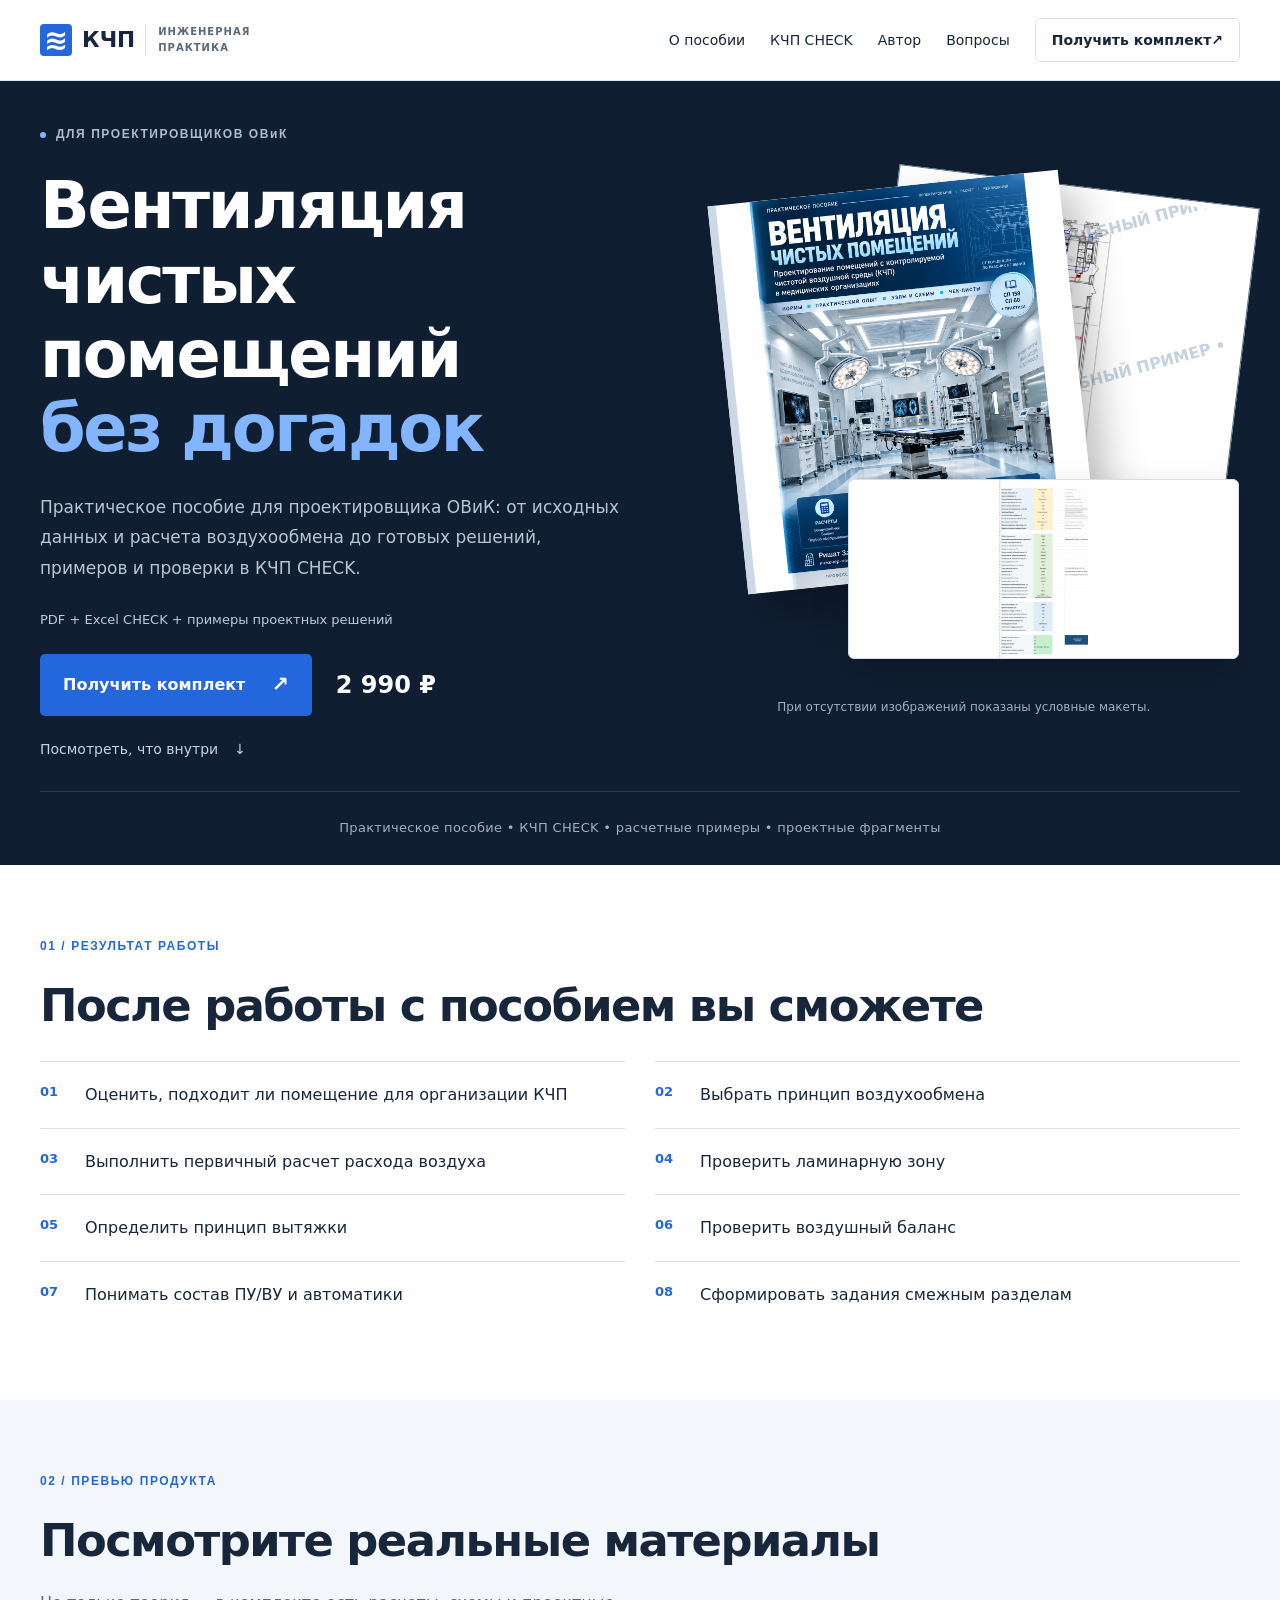
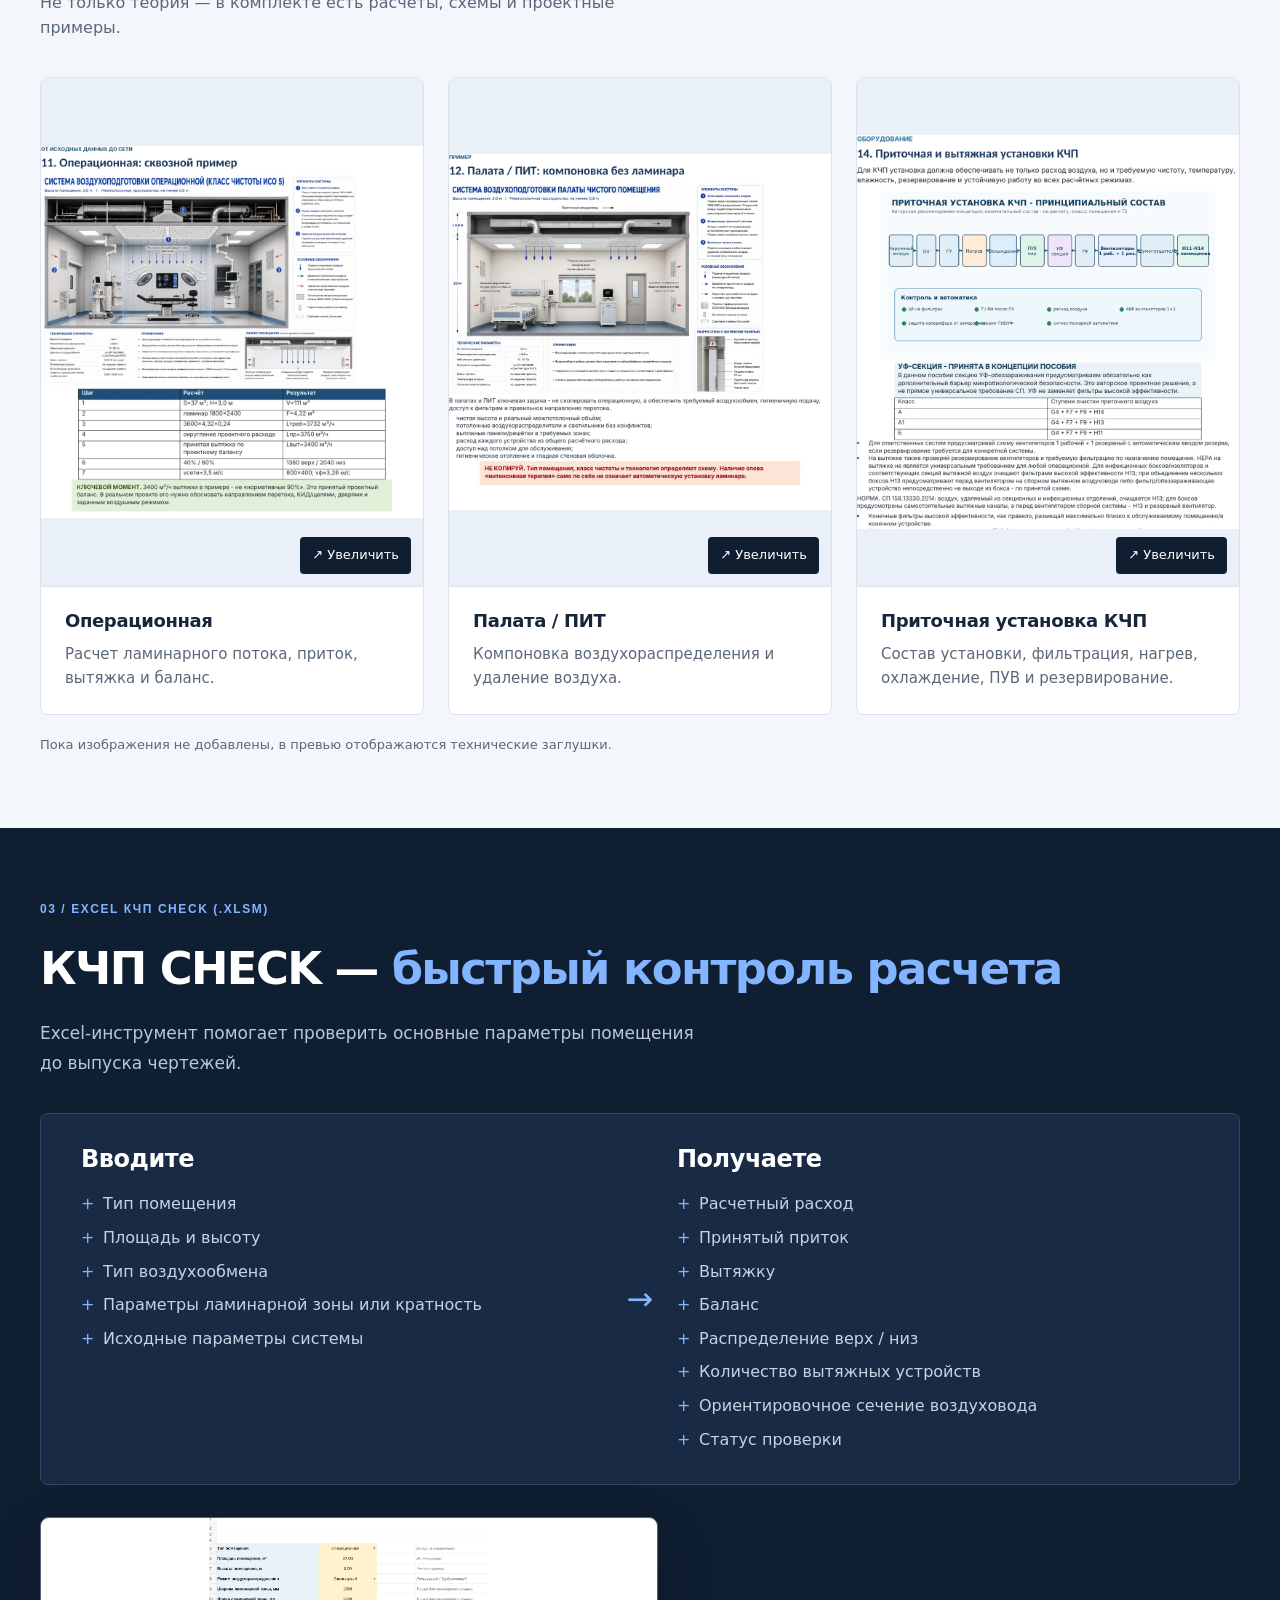
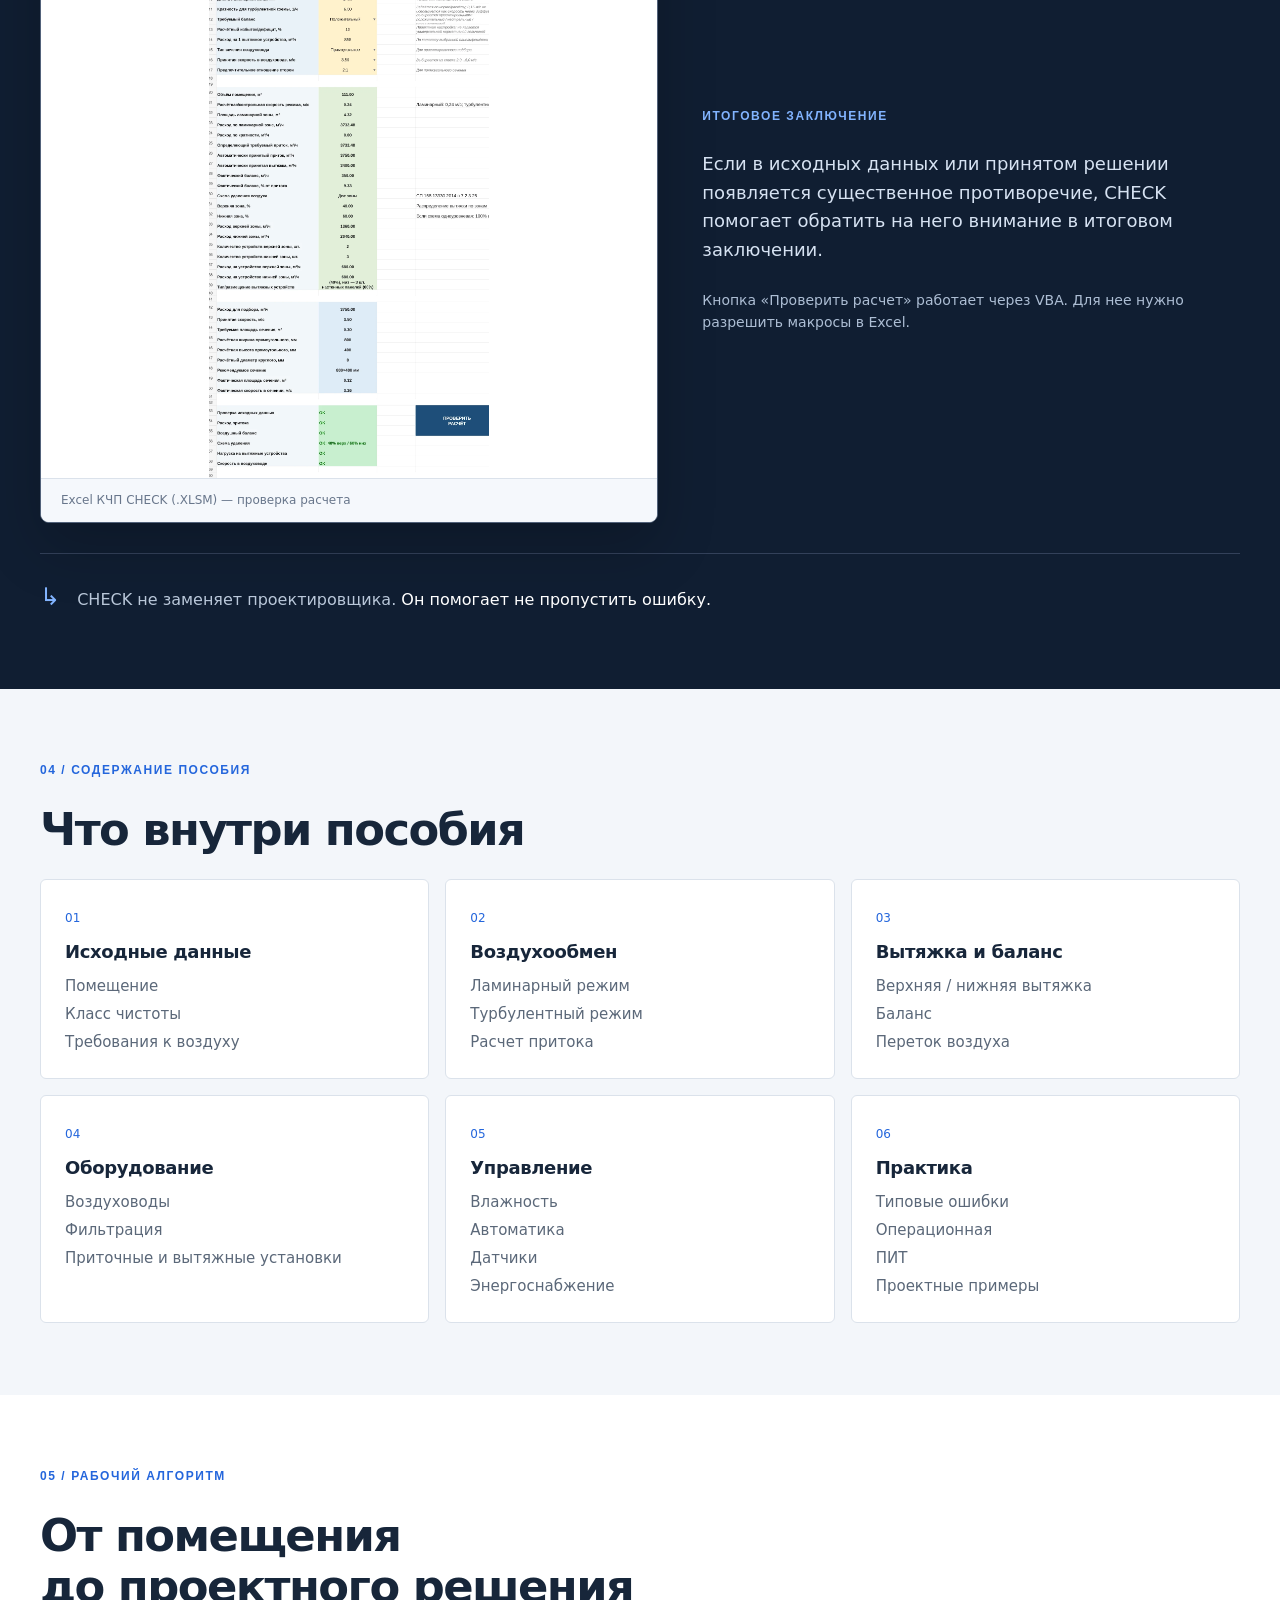
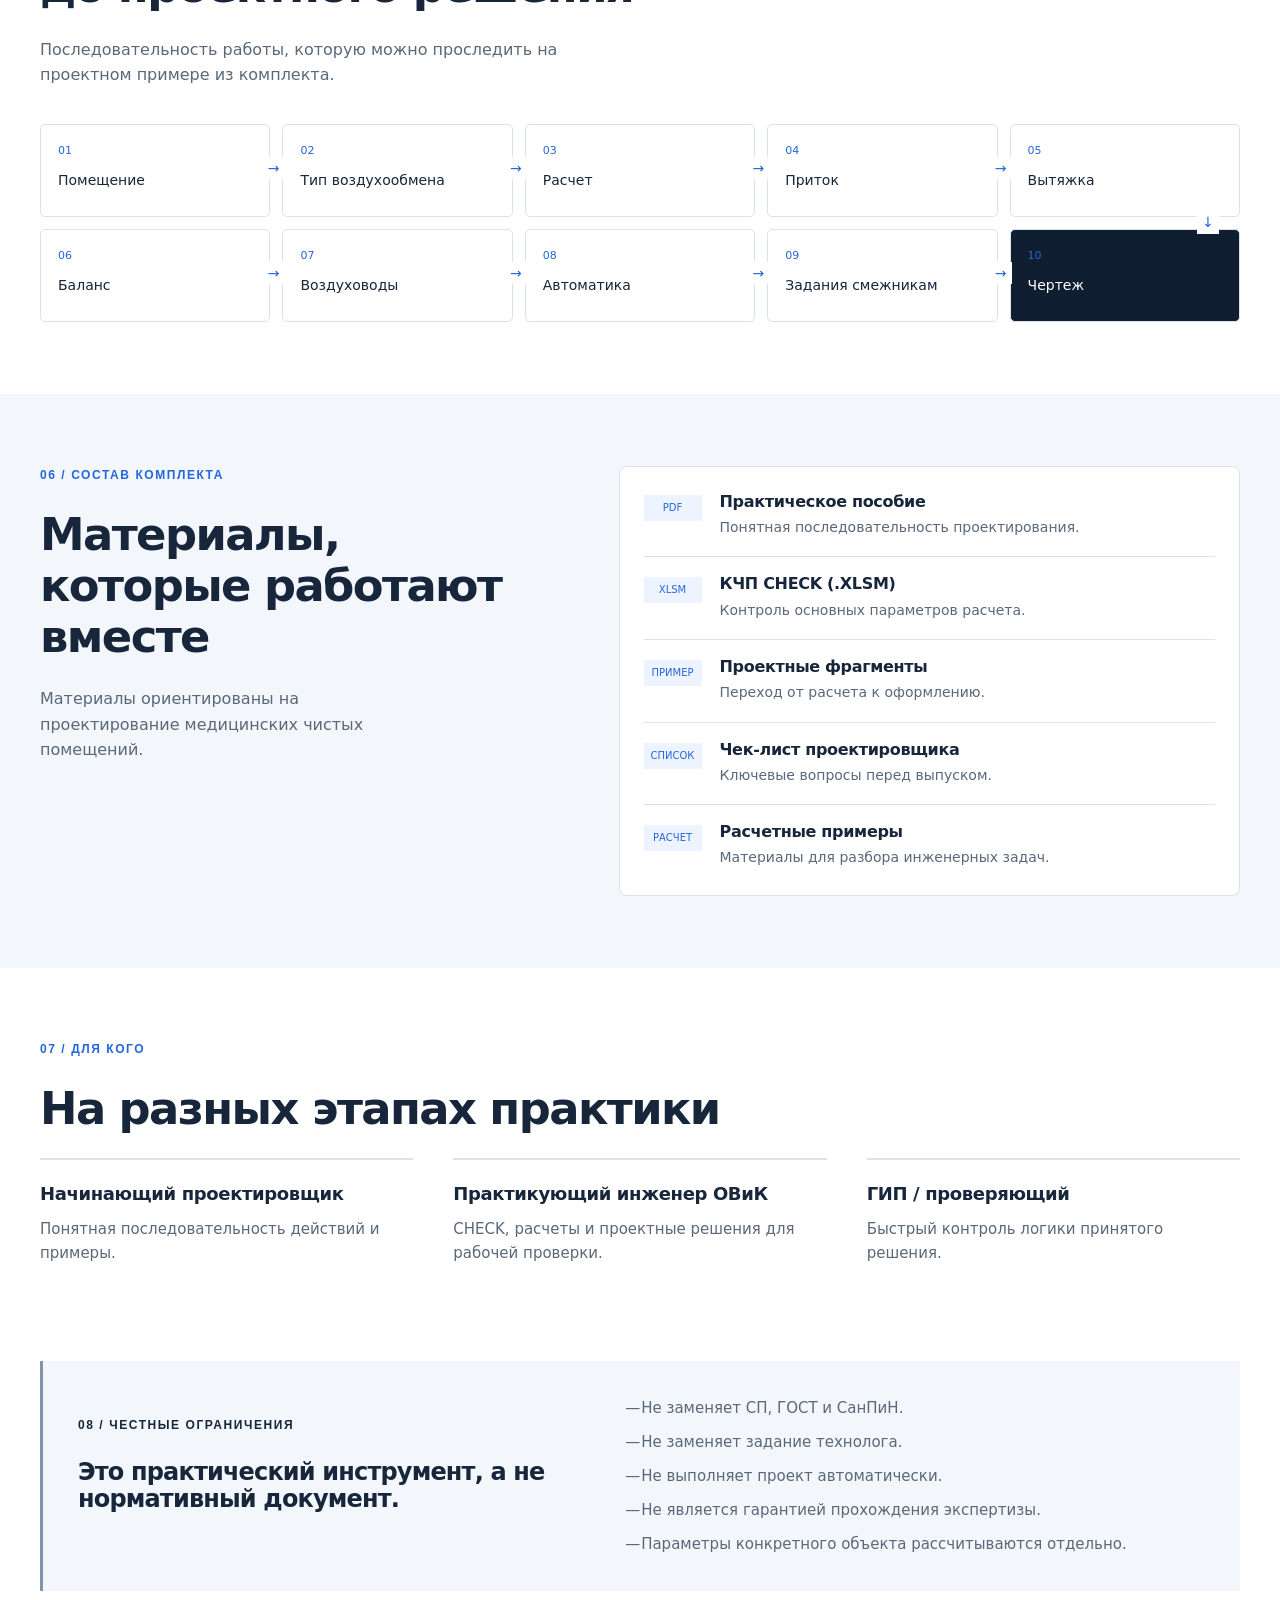
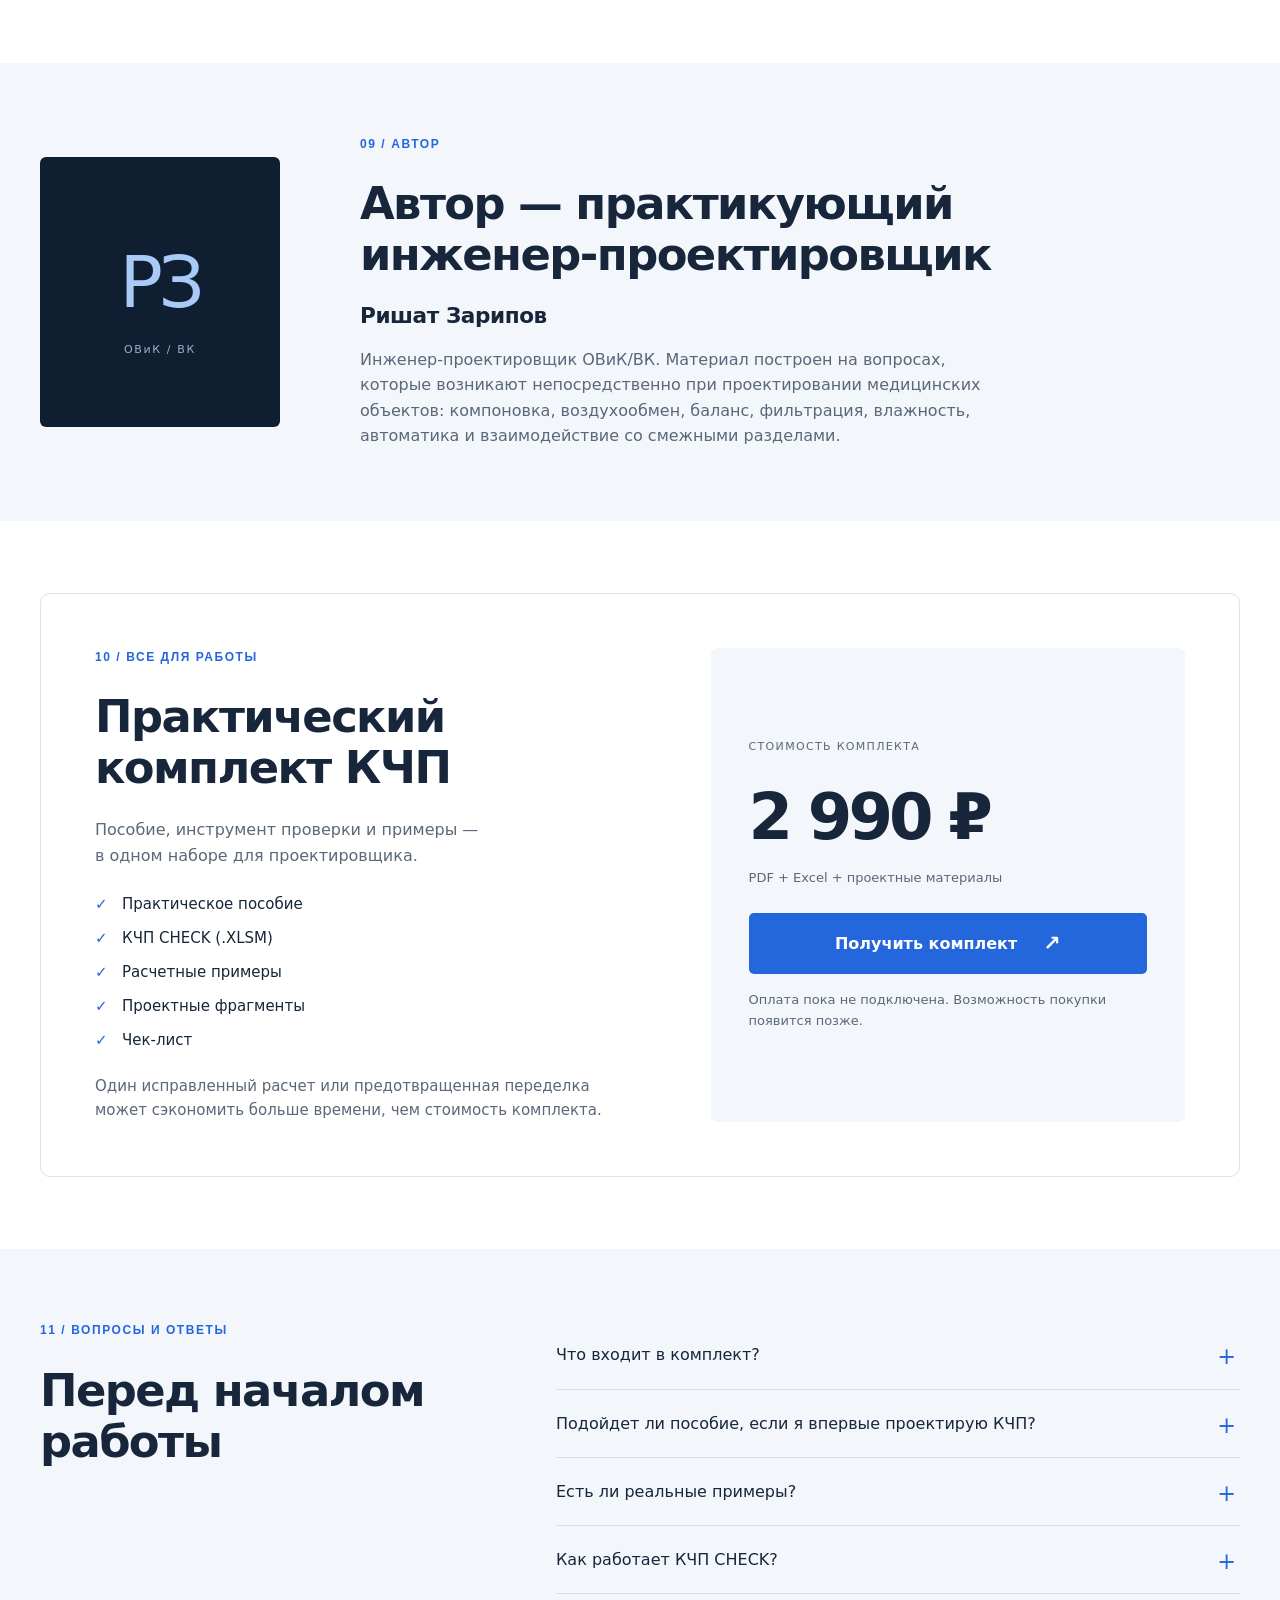
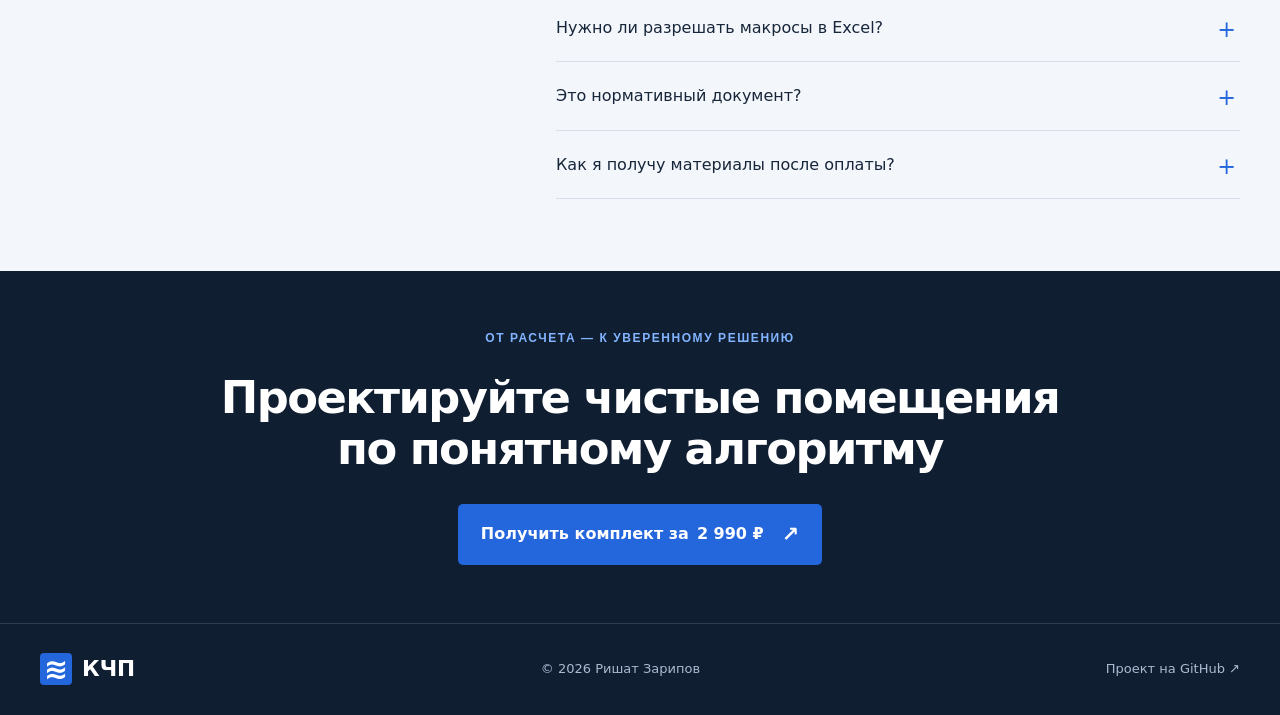
==== commit c2bd6d73: "Update index.html" ====
--- a/index.html
+++ b/index.html
@@ -11,9 +11,7 @@
   <meta property="og:locale" content="ru_RU">
   <link rel="canonical" href="https://zrishat000.github.io/kchp-landing/">
   <meta property="og:url" content="https://zrishat000.github.io/kchp-landing/">
-  <!-- Add assets/og-cover.webp, then uncomment:
-  <meta property="og:image" content="https://zrishat000.github.io/kchp-landing/assets/og-cover.webp">
-  -->
+ <meta property="og:image" content="https://zrishat000.github.io/kchp-landing/assets/og-cover.webp">
   <script type="application/ld+json">
   {
   "@context": "https://schema.org",
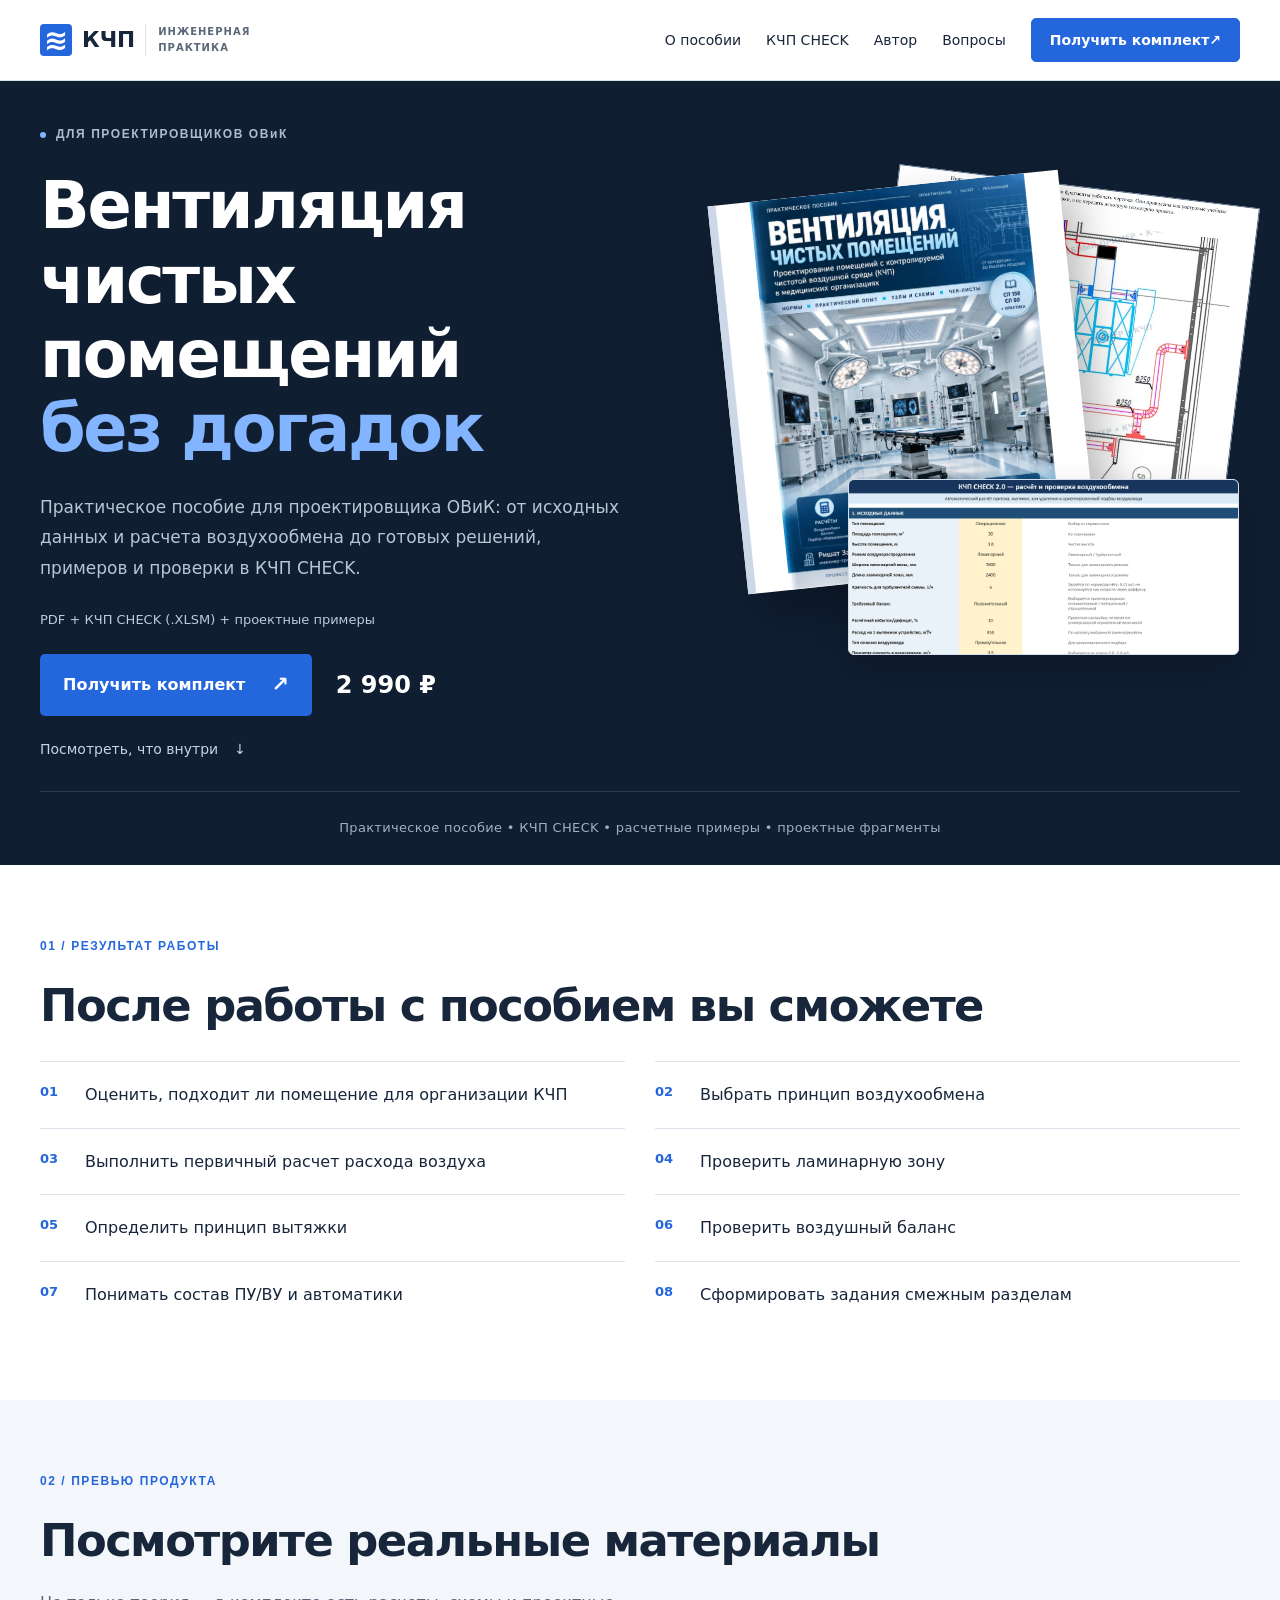
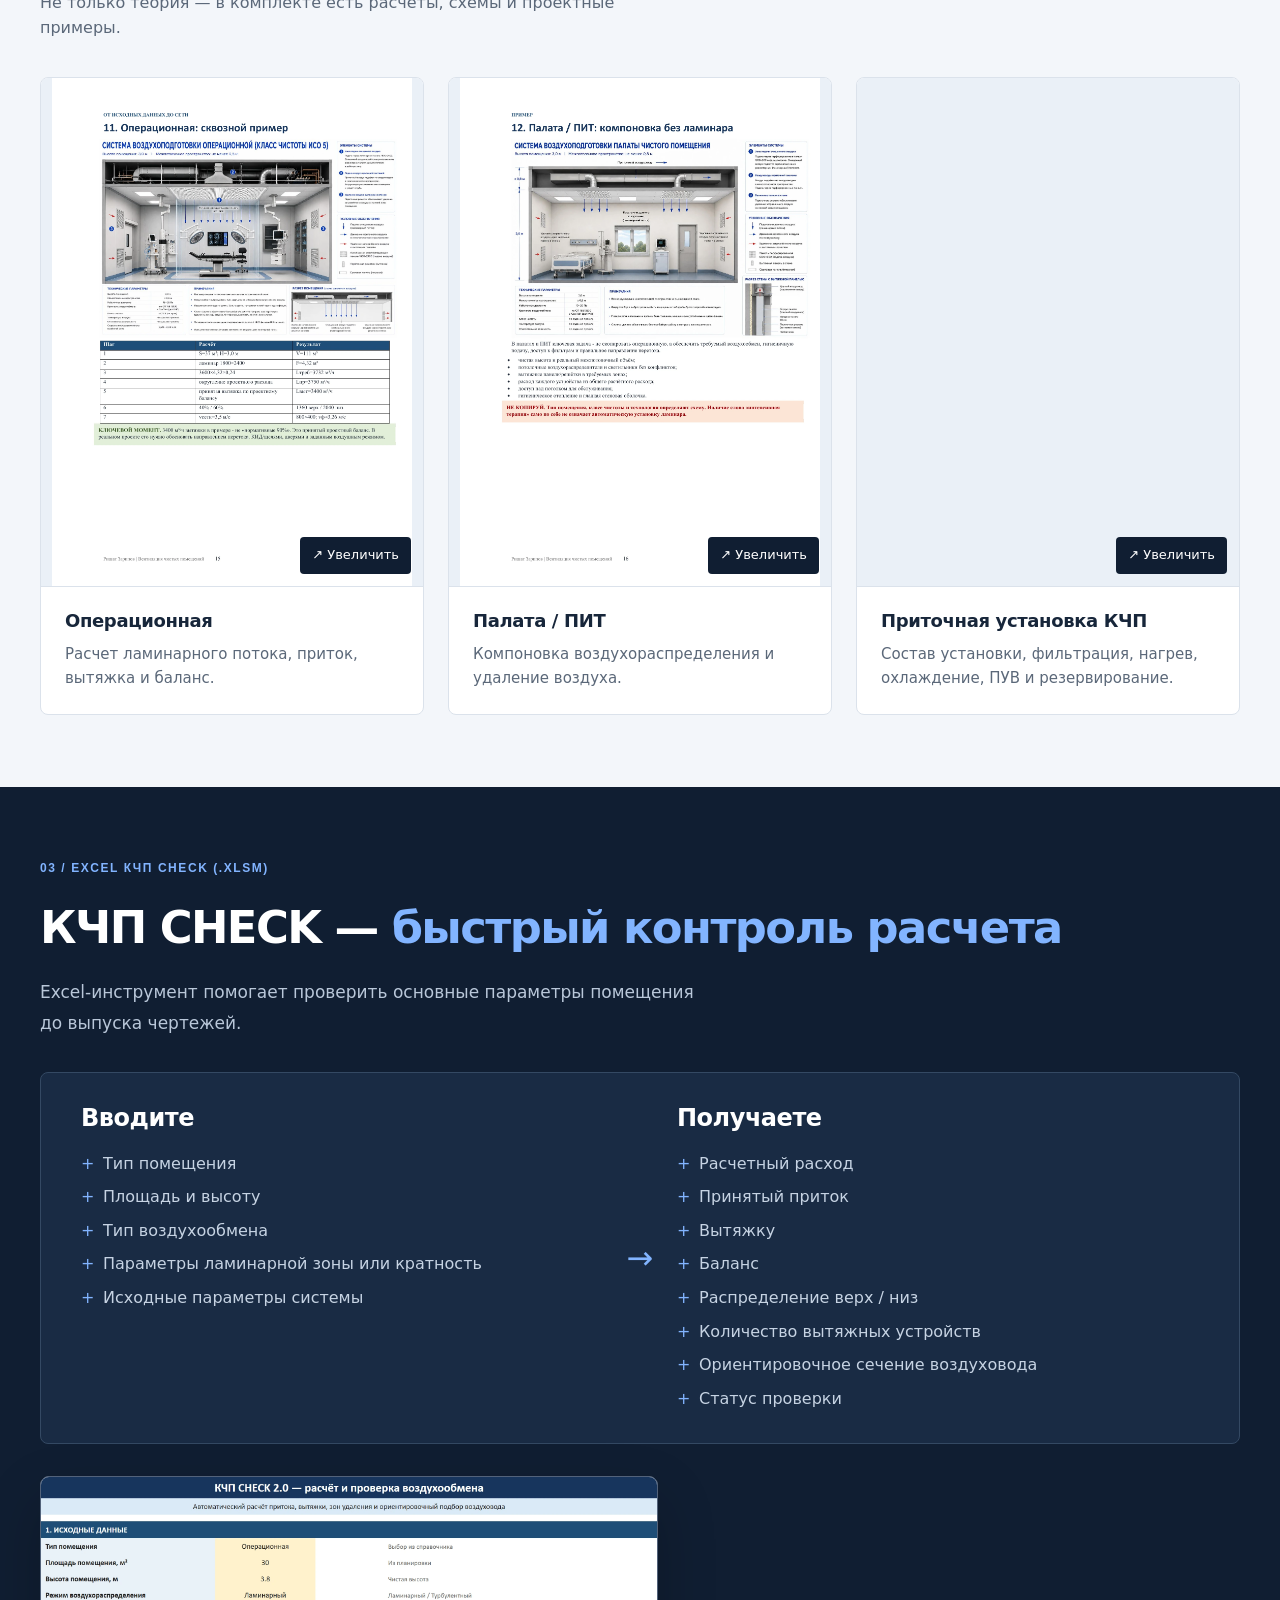
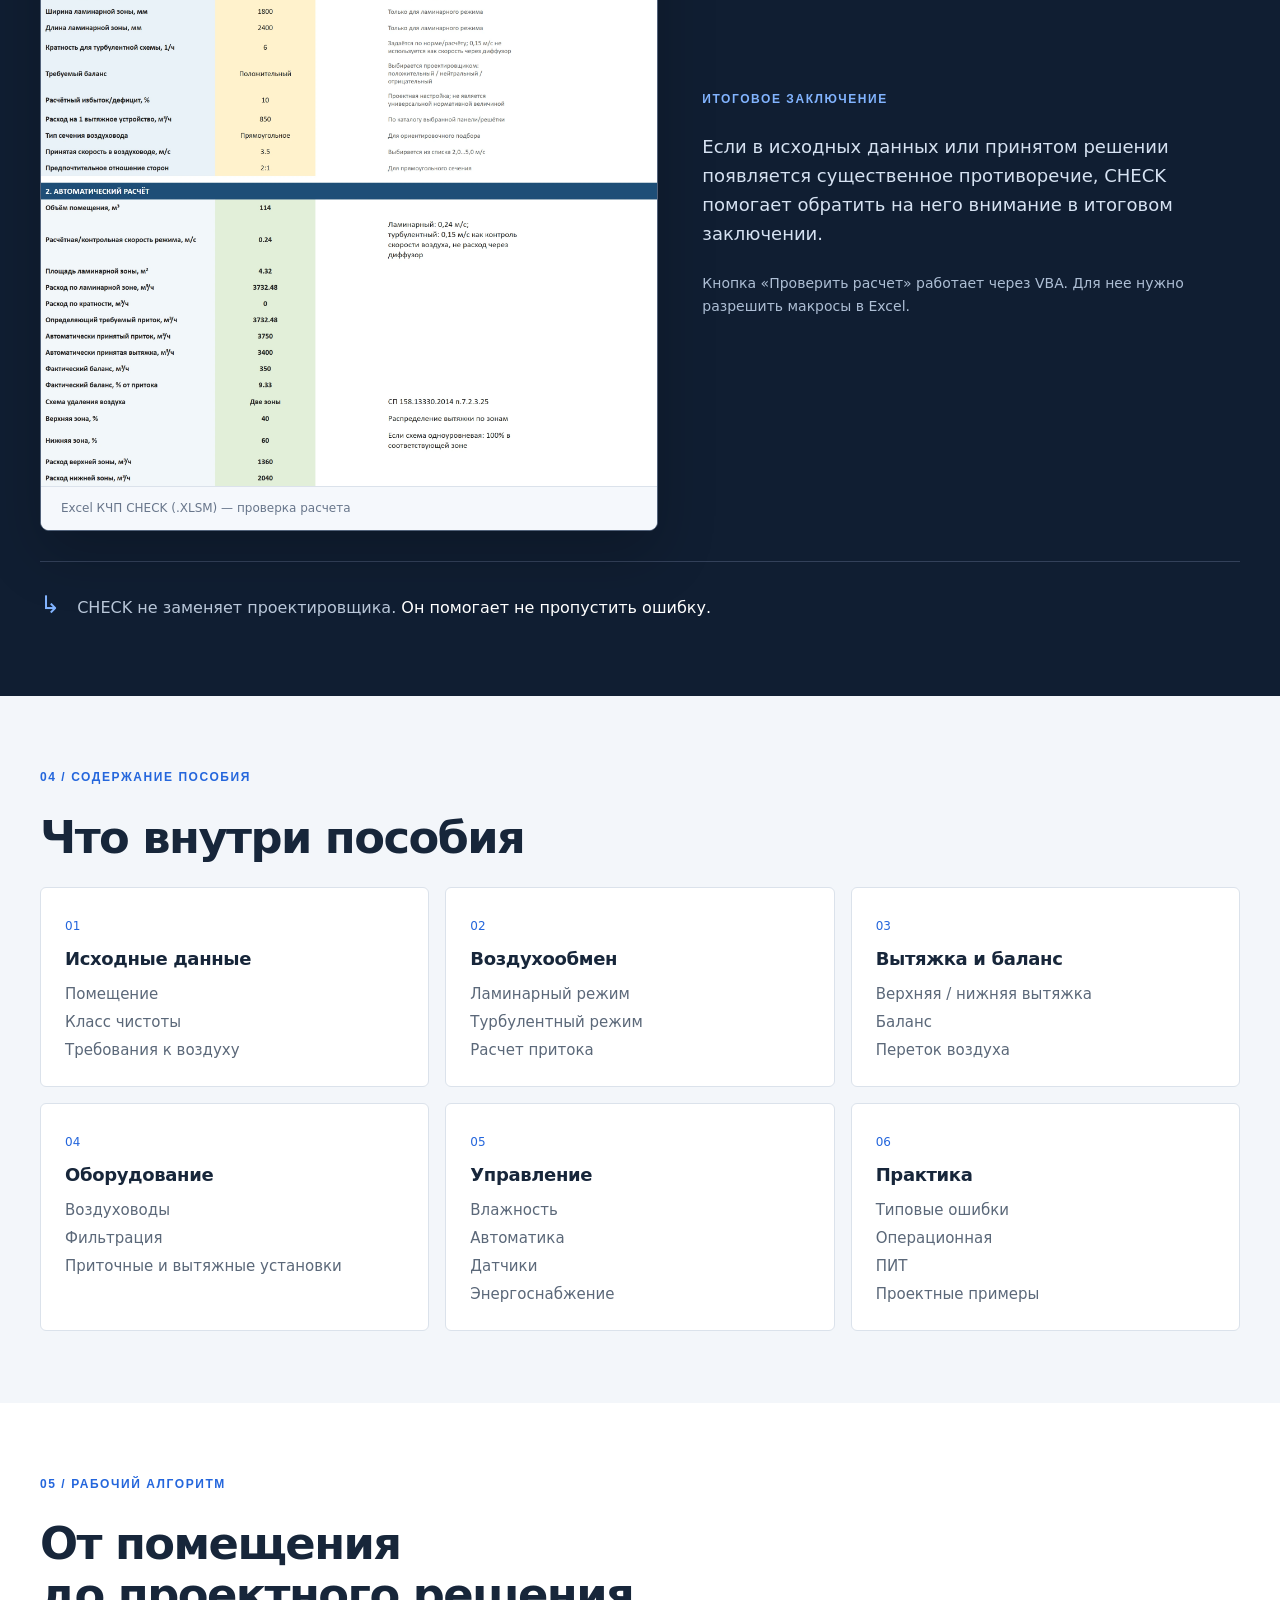
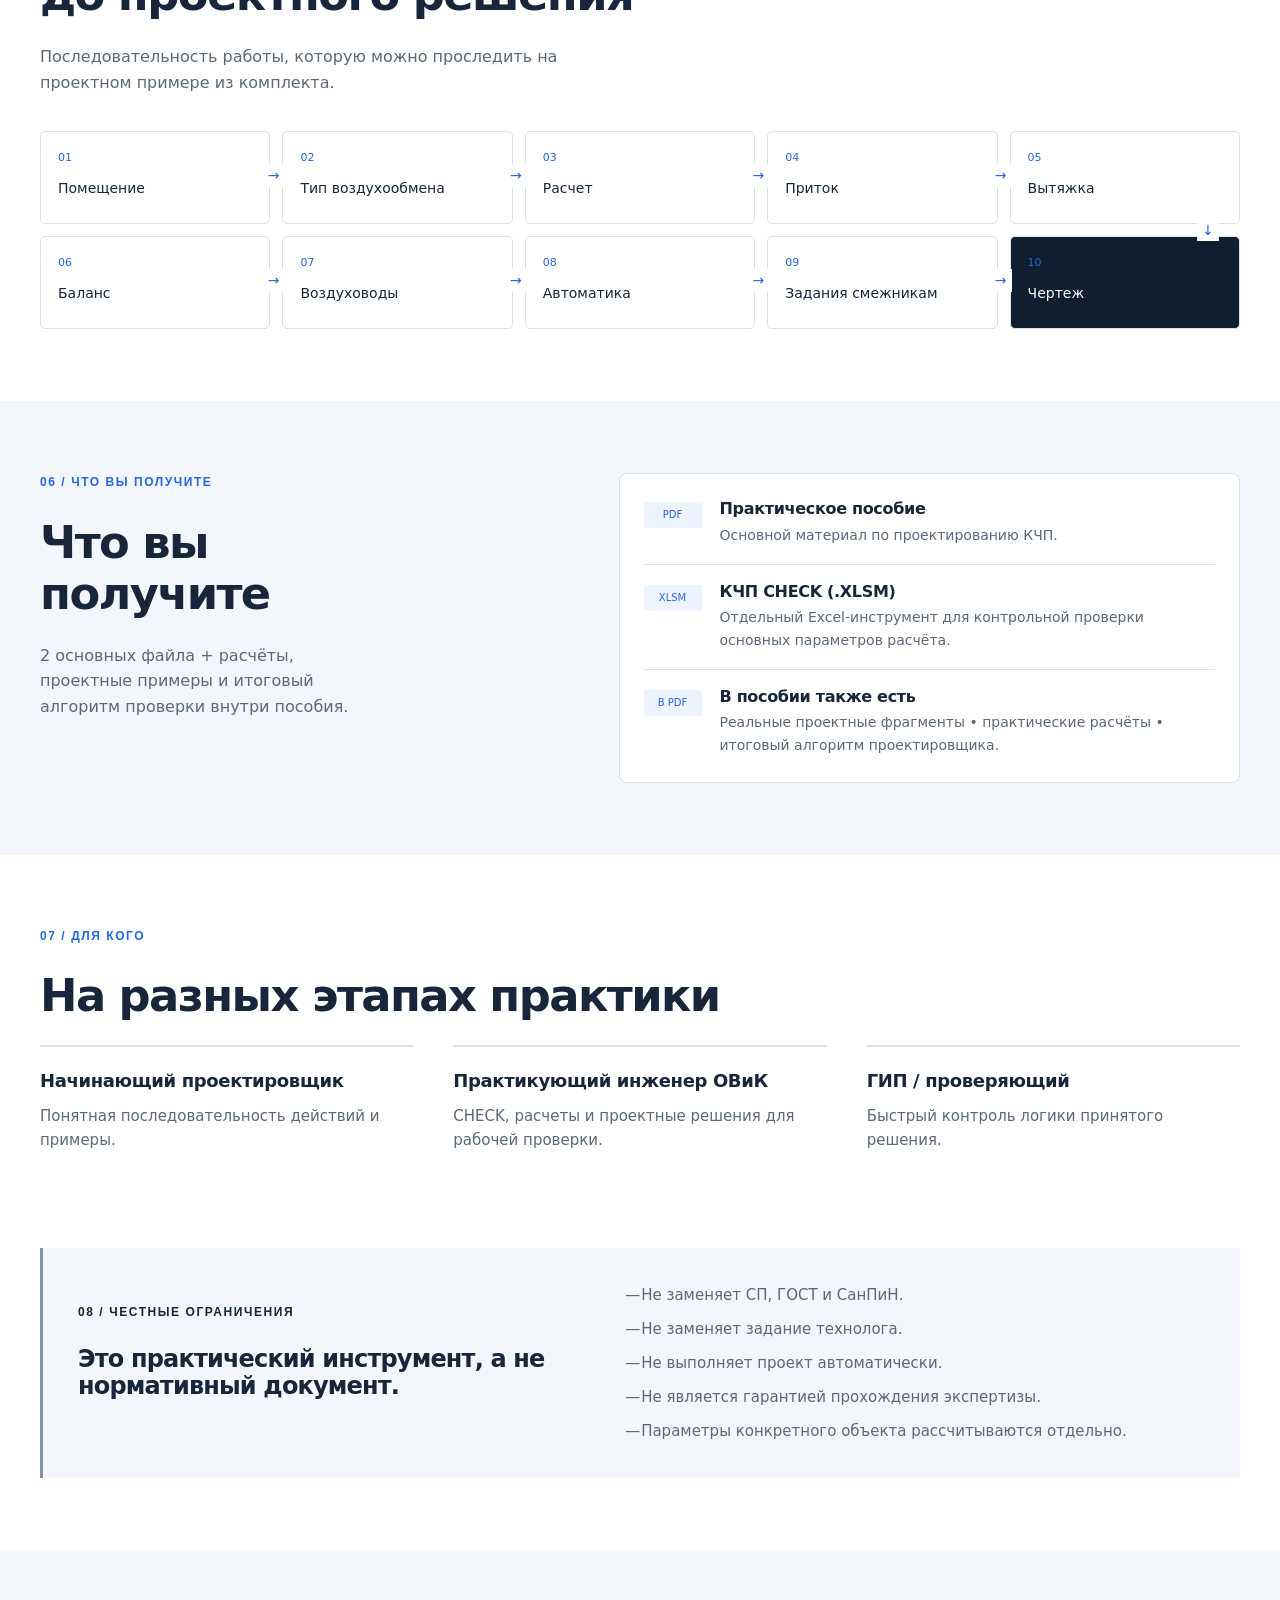
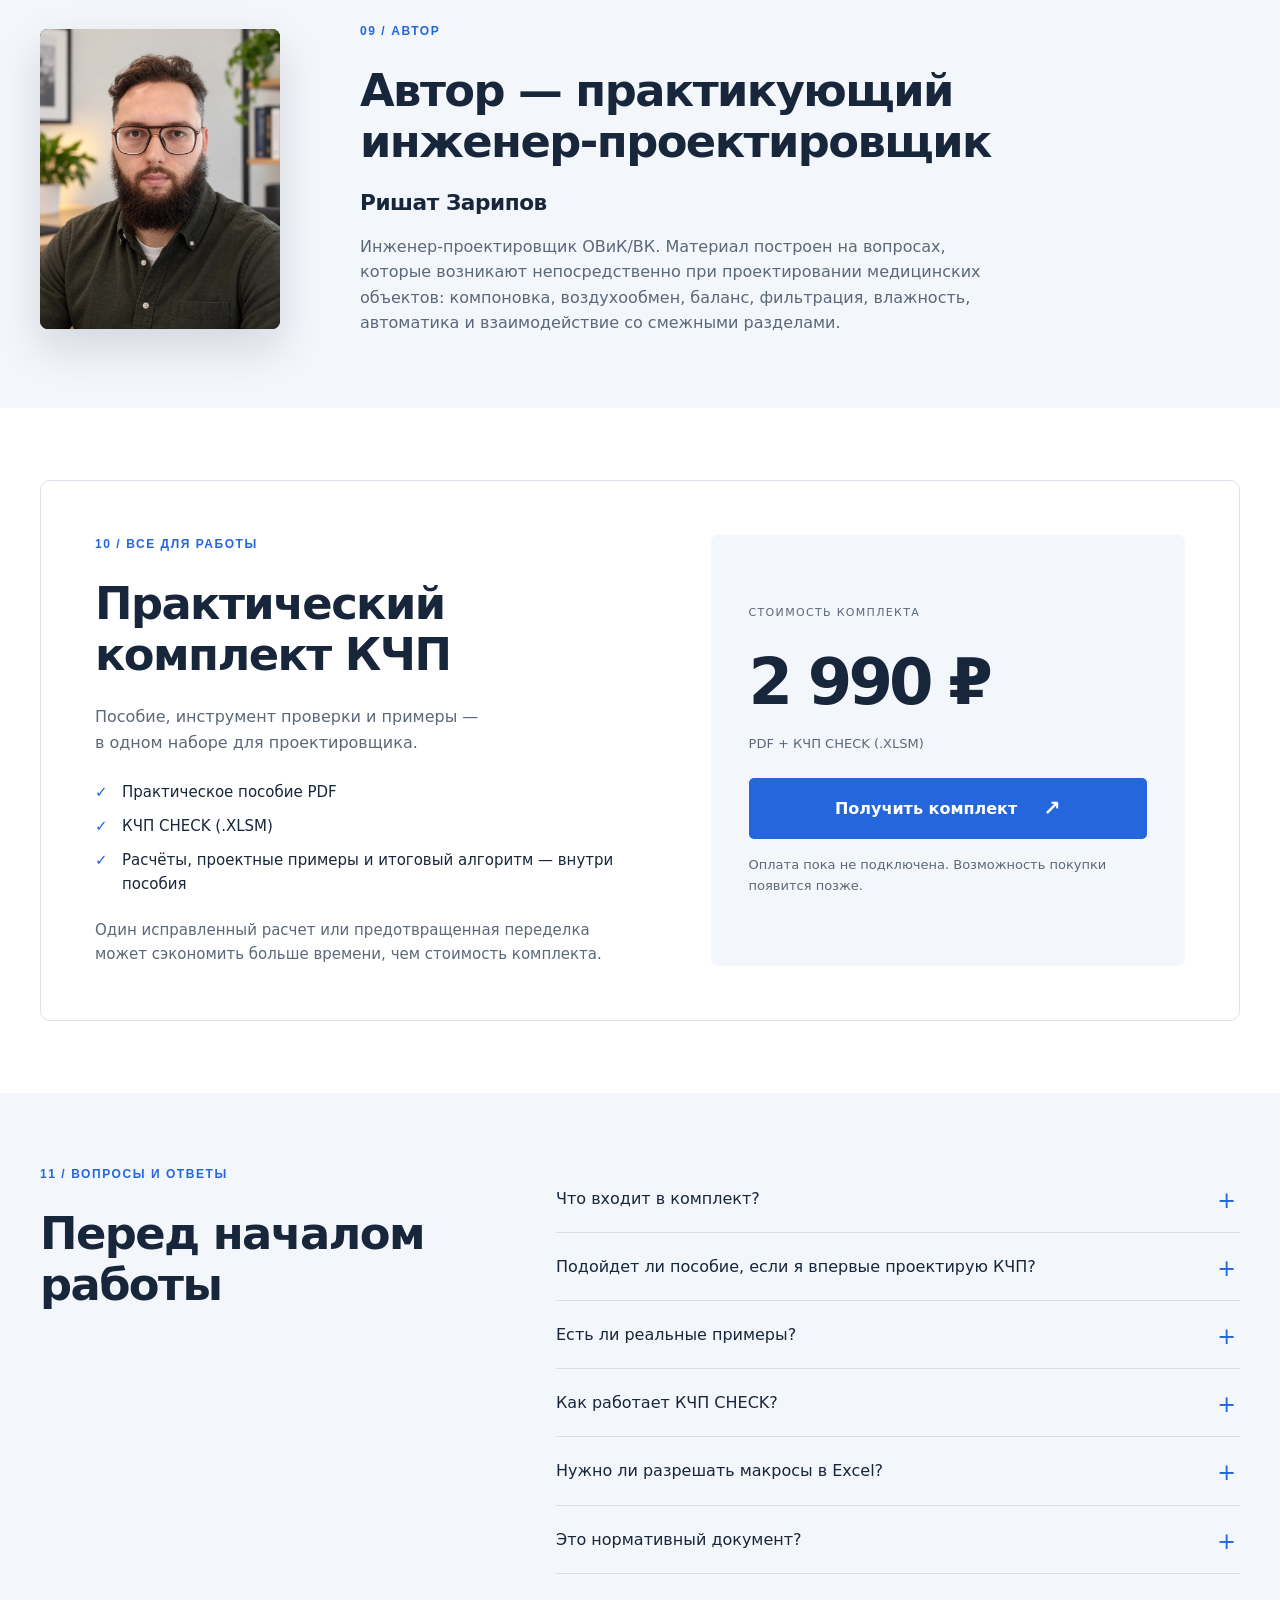
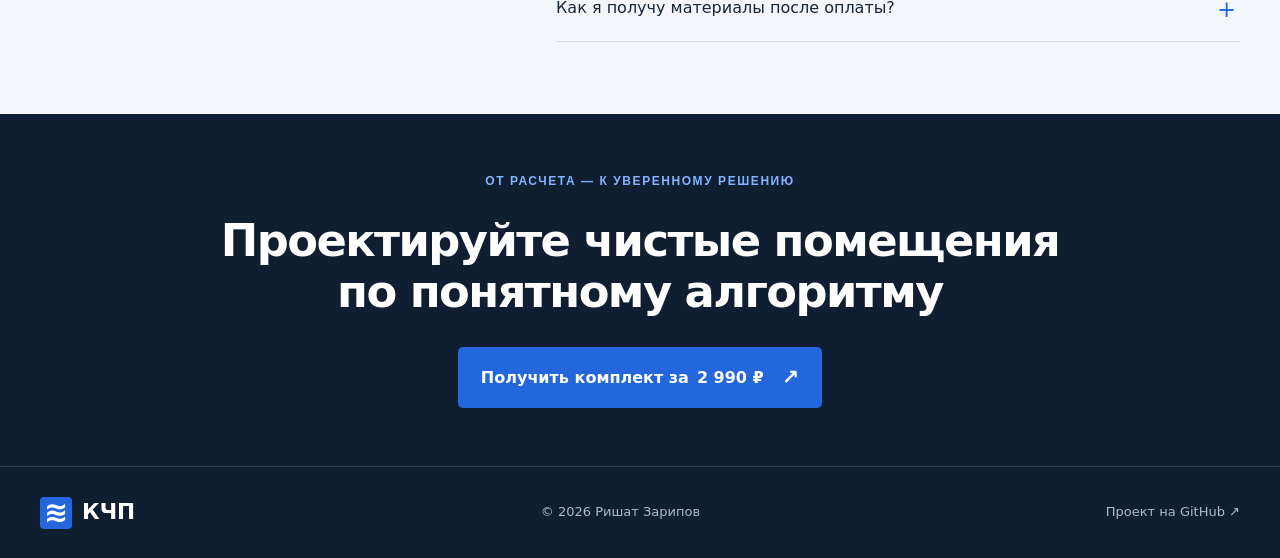
==== commit 18ade78e: "Add files via upload" ====
--- a/index.html
+++ b/index.html
@@ -74,12 +74,12 @@
   <section id="check" class="section check-section"><div class="container"><p class="eyebrow">03 / EXCEL КЧП CHECK (.XLSM)</p><h2>КЧП CHECK — <span>быстрый контроль расчета</span></h2><p class="lead">Excel-инструмент помогает проверить основные параметры помещения до выпуска чертежей.</p><div class="check-scenario"><div><h3>Вводите</h3><ul class="check-features"><li>Тип помещения</li><li>Площадь и высоту</li><li>Тип воздухообмена</li><li>Параметры ламинарной зоны или кратность</li><li>Исходные параметры системы</li></ul></div><span class="scenario-arrow" aria-hidden="true">→</span><div><h3>Получаете</h3><ul class="check-features"><li>Расчетный расход</li><li>Принятый приток</li><li>Вытяжку</li><li>Баланс</li><li>Распределение верх / низ</li><li>Количество вытяжных устройств</li><li>Ориентировочное сечение воздуховода</li><li>Статус проверки</li></ul></div></div><div class="check-showcase"><figure class="check-window media-slot" data-media><img src="assets/check.webp" alt="КЧП CHECK — интерфейс проверки расчета в Excel" width="1200" height="900" hidden><div class="media-fallback"><div class="window-title"><span class="excel-icon">X</span><strong>КЧП CHECK</strong><span>МАКЕТ</span></div><div class="window-tabs"><span>Расчет помещения</span><span>Проверка</span></div><div class="sheet"><div class="sheet-label">01 / ИСХОДНЫЕ ДАННЫЕ</div><div class="sheet-row"><span>Площадь помещения</span><b>—</b><small>м²</small></div><div class="sheet-row"><span>Высота помещения</span><b>—</b><small>м</small></div><div class="sheet-row"><span>Объем помещения</span><b>—</b><small>м³</small></div><div class="sheet-label">02 / ВОЗДУШНЫЙ БАЛАНС</div><div class="sheet-row"><span>Принятый приток</span><b>—</b><small>м³/ч</small></div><div class="sheet-row"><span>Вытяжка</span><b>—</b><small>м³/ч</small></div><div class="sheet-row total"><span>Баланс</span><b>—</b><small>м³/ч</small></div><div class="sheet-status"><span aria-hidden="true">○</span> Для проверки нужны исходные данные</div></div></div><figcaption data-media-caption data-loaded-caption="Excel КЧП CHECK (.XLSM) — проверка расчета">Условный интерфейс. Поля показаны без расчетных значений.</figcaption></figure><div class="check-explanation"><p class="eyebrow">ИТОГОВОЕ ЗАКЛЮЧЕНИЕ</p><p>Если в исходных данных или принятом решении появляется существенное противоречие, CHECK помогает обратить на него внимание в итоговом заключении.</p><p class="macro-note">Кнопка «Проверить расчет» работает через VBA. Для нее нужно разрешить макросы в Excel.</p></div></div><p class="check-note"><span aria-hidden="true">↳</span> CHECK не заменяет проектировщика. <strong>Он помогает не пропустить ошибку.</strong></p></div></section>
   <section id="inside" class="section pale"><div class="container"><p class="eyebrow">04 / СОДЕРЖАНИЕ ПОСОБИЯ</p><h2>Что внутри пособия</h2><div class="directions"><article><span class="direction-number">01</span><h3>Исходные данные</h3><ul><li>Помещение</li><li>Класс чистоты</li><li>Требования к воздуху</li></ul></article><article><span class="direction-number">02</span><h3>Воздухообмен</h3><ul><li>Ламинарный режим</li><li>Турбулентный режим</li><li>Расчет притока</li></ul></article><article><span class="direction-number">03</span><h3>Вытяжка и баланс</h3><ul><li>Верхняя / нижняя вытяжка</li><li>Баланс</li><li>Переток воздуха</li></ul></article><article><span class="direction-number">04</span><h3>Оборудование</h3><ul><li>Воздуховоды</li><li>Фильтрация</li><li>Приточные и вытяжные установки</li></ul></article><article><span class="direction-number">05</span><h3>Управление</h3><ul><li>Влажность</li><li>Автоматика</li><li>Датчики</li><li>Энергоснабжение</li></ul></article><article><span class="direction-number">06</span><h3>Практика</h3><ul><li>Типовые ошибки</li><li>Операционная</li><li>ПИТ</li><li>Проектные примеры</li></ul></article></div></div></section>
   <section class="section" aria-labelledby="workflow-title"><div class="container"><p class="eyebrow">05 / РАБОЧИЙ АЛГОРИТМ</p><h2 id="workflow-title">От помещения<br>до проектного решения</h2><p class="section-intro">Последовательность работы, которую можно проследить на проектном примере из комплекта.</p><ol class="workflow"><li>Помещение</li><li>Тип воздухообмена</li><li>Расчет</li><li>Приток</li><li>Вытяжка</li><li>Баланс</li><li>Воздуховоды</li><li>Автоматика</li><li>Задания смежникам</li><li>Чертеж</li></ol></div></section>
-  <section class="section pale" aria-labelledby="kit-title"><div class="container kit"><div><p class="eyebrow">06 / СОСТАВ КОМПЛЕКТА</p><h2 id="kit-title">Материалы,<br>которые работают<br>вместе</h2><p>Материалы ориентированы на проектирование медицинских чистых помещений.</p></div><ul class="kit-list"><li><span>PDF</span><div><h3>Практическое пособие</h3><p>Понятная последовательность проектирования.</p></div></li><li><span>XLSM</span><div><h3>КЧП CHECK (.XLSM)</h3><p>Контроль основных параметров расчета.</p></div></li><li><span>ПРИМЕР</span><div><h3>Проектные фрагменты</h3><p>Переход от расчета к оформлению.</p></div></li><li><span>СПИСОК</span><div><h3>Чек-лист проектировщика</h3><p>Ключевые вопросы перед выпуском.</p></div></li><li><span>РАСЧЕТ</span><div><h3>Расчетные примеры</h3><p>Материалы для разбора инженерных задач.</p></div></li></ul></div></section>
+  <section class="section pale" aria-labelledby="kit-title"><div class="container kit"><div><p class="eyebrow">06 / ЧТО ВЫ ПОЛУЧИТЕ</p><h2 id="kit-title">Что вы<br>получите</h2><p>2 основных файла + расчёты, проектные примеры и итоговый алгоритм проверки внутри пособия.</p></div><ul class="kit-list"><li><span>PDF</span><div><h3>Практическое пособие</h3><p>Основной материал по проектированию КЧП.</p></div></li><li><span>XLSM</span><div><h3>КЧП CHECK (.XLSM)</h3><p>Отдельный Excel-инструмент для контрольной проверки основных параметров расчёта.</p></div></li><li><span>В PDF</span><div><h3>В пособии также есть</h3><p>Реальные проектные фрагменты • практические расчёты • итоговый алгоритм проектировщика.</p></div></li></ul></div></section>
   <section class="section" id="audience"><div class="container"><p class="eyebrow">07 / ДЛЯ КОГО</p><h2>На разных этапах практики</h2><div class="audience-grid"><article><h3>Начинающий проектировщик</h3><p>Понятная последовательность действий и примеры.</p></article><article><h3>Практикующий инженер ОВиК</h3><p>CHECK, расчеты и проектные решения для рабочей проверки.</p></article><article><h3>ГИП / проверяющий</h3><p>Быстрый контроль логики принятого решения.</p></article></div></div></section>
   <section class="section limits-section" id="limits"><div class="container"><aside class="honest"><div><p class="eyebrow">08 / ЧЕСТНЫЕ ОГРАНИЧЕНИЯ</p><h2>Это практический инструмент, а не нормативный документ.</h2></div><ul><li>Не заменяет СП, ГОСТ и СанПиН.</li><li>Не заменяет задание технолога.</li><li>Не выполняет проект автоматически.</li><li>Не является гарантией прохождения экспертизы.</li><li>Параметры конкретного объекта рассчитываются отдельно.</li></ul></aside></div></section>
   <section id="author" class="section pale"><div class="container author"><div class="author-monogram" role="img" aria-label="Инициалы автора Ришата Зарипова">РЗ<span>ОВиК / ВК</span></div><div><p class="eyebrow">09 / АВТОР</p><h2>Автор — практикующий<br>инженер-проектировщик</h2><h3>Ришат Зарипов</h3><p>Инженер-проектировщик ОВиК/ВК. Материал построен на вопросах, которые возникают непосредственно при проектировании медицинских объектов: компоновка, воздухообмен, баланс, фильтрация, влажность, автоматика и взаимодействие со смежными разделами.</p></div></div></section>
-  <section id="buy" class="section" aria-labelledby="price-title"><div class="container pricing"><div><p class="eyebrow">10 / ВСЕ ДЛЯ РАБОТЫ</p><h2 id="price-title">Практический комплект КЧП</h2><p>Пособие, инструмент проверки и примеры —<br>в одном наборе для проектировщика.</p><ul class="included"><li>Практическое пособие</li><li>КЧП CHECK (.XLSM)</li><li>Расчетные примеры</li><li>Проектные фрагменты</li><li>Чек-лист</li></ul><p class="value-note">Один исправленный расчет или предотвращенная переделка может сэкономить больше времени, чем стоимость комплекта.</p></div><div class="price-panel"><span class="price-caption">СТОИМОСТЬ КОМПЛЕКТА</span><p class="price" data-price>2 990 ₽</p><p>PDF + Excel + проектные материалы</p><a class="button" href="#buy" data-payment="yoomoney" data-checkout>Получить комплект <span aria-hidden="true">↗</span></a><p id="payment-note" class="payment-note" role="status" tabindex="-1">Оплата пока не подключена. Возможность покупки появится позже.</p><noscript><p>Покупка пока недоступна.</p></noscript></div></div></section>
-  <section id="faq" class="section pale"><div class="container faq-layout"><div><p class="eyebrow">11 / ВОПРОСЫ И ОТВЕТЫ</p><h2>Перед началом работы</h2></div><div class="faq-list"><details><summary>Что входит в комплект?</summary><p>Практическое пособие PDF, КЧП CHECK (.XLSM), расчетные примеры, проектные фрагменты и чек-лист проектировщика.</p></details><details><summary>Подойдет ли пособие, если я впервые проектирую КЧП?</summary><p>Пособие дает понятную последовательность действий и примеры. Для применения расчетов нужны базовые знания вентиляции и исходные данные конкретного объекта.</p></details><details><summary>Есть ли реальные примеры?</summary><p>В комплекте есть расчетные примеры и проектные фрагменты: операционная, палата / ПИТ и приточная установка КЧП. В разделе превью до загрузки реальных страниц показаны подписанные заглушки.</p></details><details><summary>Как работает КЧП CHECK?</summary><p>Вы вводите параметры помещения и системы, проверяете расчетные данные и запускаете кнопку «Проверить расчет». CHECK помогает обратить внимание на существенные противоречия в итоговом заключении. Принятое решение проверяет проектировщик.</p></details><details><summary>Нужно ли разрешать макросы в Excel?</summary><p>Для работы кнопки «Проверить расчет» требуется разрешить выполнение макросов в Excel. Расчетные формулы и данные книги остаются доступными для просмотра и ручной проверки.</p></details><details><summary>Это нормативный документ?</summary><p>Нет. Пособие не заменяет СП, ГОСТ, СанПиН и задание технолога. Параметры конкретного объекта рассчитываются отдельно.</p></details><details><summary>Как я получу материалы после оплаты?</summary><p>Оплата пока не подключена. Порядок автоматической выдачи будет указан перед началом продаж.</p></details></div></div></section>
+  <section id="buy" class="section" aria-labelledby="price-title"><div class="container pricing"><div><p class="eyebrow">10 / ВСЕ ДЛЯ РАБОТЫ</p><h2 id="price-title">Практический комплект КЧП</h2><p>Пособие, инструмент проверки и примеры —<br>в одном наборе для проектировщика.</p><ul class="included"><li>Практическое пособие PDF</li><li>КЧП CHECK (.XLSM)</li><li>Расчёты, проектные примеры и итоговый алгоритм — внутри пособия</li></ul><p class="value-note">Один исправленный расчет или предотвращенная переделка может сэкономить больше времени, чем стоимость комплекта.</p></div><div class="price-panel"><span class="price-caption">СТОИМОСТЬ КОМПЛЕКТА</span><p class="price" data-price>2 990 ₽</p><p>PDF + КЧП CHECK (.XLSM)</p><a class="button" href="#buy" data-payment="yoomoney" data-checkout>Получить комплект <span aria-hidden="true">↗</span></a><p id="payment-note" class="payment-note" role="status" tabindex="-1">Оплата пока не подключена. Возможность покупки появится позже.</p><noscript><p>Покупка пока недоступна.</p></noscript></div></div></section>
+  <section id="faq" class="section pale"><div class="container faq-layout"><div><p class="eyebrow">11 / ВОПРОСЫ И ОТВЕТЫ</p><h2>Перед началом работы</h2></div><div class="faq-list"><details><summary>Что входит в комплект?</summary><p>В комплект входят два основных файла: практическое пособие PDF и КЧП CHECK (.XLSM). Внутри пособия также представлены расчётные примеры, реальные проектные фрагменты и итоговый алгоритм проектировщика.</p></details><details><summary>Подойдет ли пособие, если я впервые проектирую КЧП?</summary><p>Пособие дает понятную последовательность действий и примеры. Для применения расчетов нужны базовые знания вентиляции и исходные данные конкретного объекта.</p></details><details><summary>Есть ли реальные примеры?</summary><p>Да. В пособии представлены расчётные и проектные примеры: операционная, палата / ПИТ, решения по воздухообмену и приточным установкам КЧП.</p></details><details><summary>Как работает КЧП CHECK?</summary><p>Вы вводите параметры помещения и системы, проверяете расчетные данные и запускаете кнопку «Проверить расчет». CHECK помогает обратить внимание на существенные противоречия в итоговом заключении. Принятое решение проверяет проектировщик.</p></details><details><summary>Нужно ли разрешать макросы в Excel?</summary><p>Для работы кнопки «Проверить расчет» требуется разрешить выполнение макросов в Excel. Расчетные формулы и данные книги остаются доступными для просмотра и ручной проверки.</p></details><details><summary>Это нормативный документ?</summary><p>Нет. Пособие не заменяет СП, ГОСТ, СанПиН и задание технолога. Параметры конкретного объекта рассчитываются отдельно.</p></details><details><summary>Как я получу материалы после оплаты?</summary><p>Оплата пока не подключена. Порядок автоматической выдачи будет указан перед началом продаж.</p></details></div></div></section>
   <section class="final-cta"><div class="container"><p class="eyebrow">ОТ РАСЧЕТА — К УВЕРЕННОМУ РЕШЕНИЮ</p><h2>Проектируйте чистые помещения<br>по понятному алгоритму</h2><a class="button" href="#buy" data-payment="yoomoney">Получить комплект за <span data-price>2 990 ₽</span> <span aria-hidden="true">↗</span></a></div></section>
 </main>
 <footer><div class="container footer-row"><a class="brand" href="#home"><span class="brand-mark" aria-hidden="true">≋</span> КЧП</a><span>© 2026 Ришат Зарипов</span><a href="https://github.com/zrishat000/kchp-landing">Проект на GitHub ↗</a></div></footer>
@@ -89,4 +89,3 @@
 </dialog>
 </body>
 </html>
-
--- a/styles.css
+++ b/styles.css
@@ -110,4 +110,22 @@
  .workflow li:nth-child(5):after{content:'↓';top:auto;bottom:-18px;right:20px}
  .honest{grid-template-columns:1fr 1.1fr}
 }
-
+.nav-buy {
+    background: #2466dc;
+    color: #fff !important;
+    border: 1px solid #2466dc;
+    border-radius: 5px;
+    padding: 10px 18px;
+    font-weight: 600;
+    transition: background .18s, transform .18s, box-shadow .18s;
+}
+.nav-buy:hover {
+    background: #1958c5;
+    color: #fff !important;
+    transform: translateY(-1px);
+    box-shadow: 0 6px 16px rgba(36, 102, 220, .22);
+}
+.nav-buy:focus-visible {
+    outline: 3px solid #82b4ff;
+    outline-offset: 3px;
+}
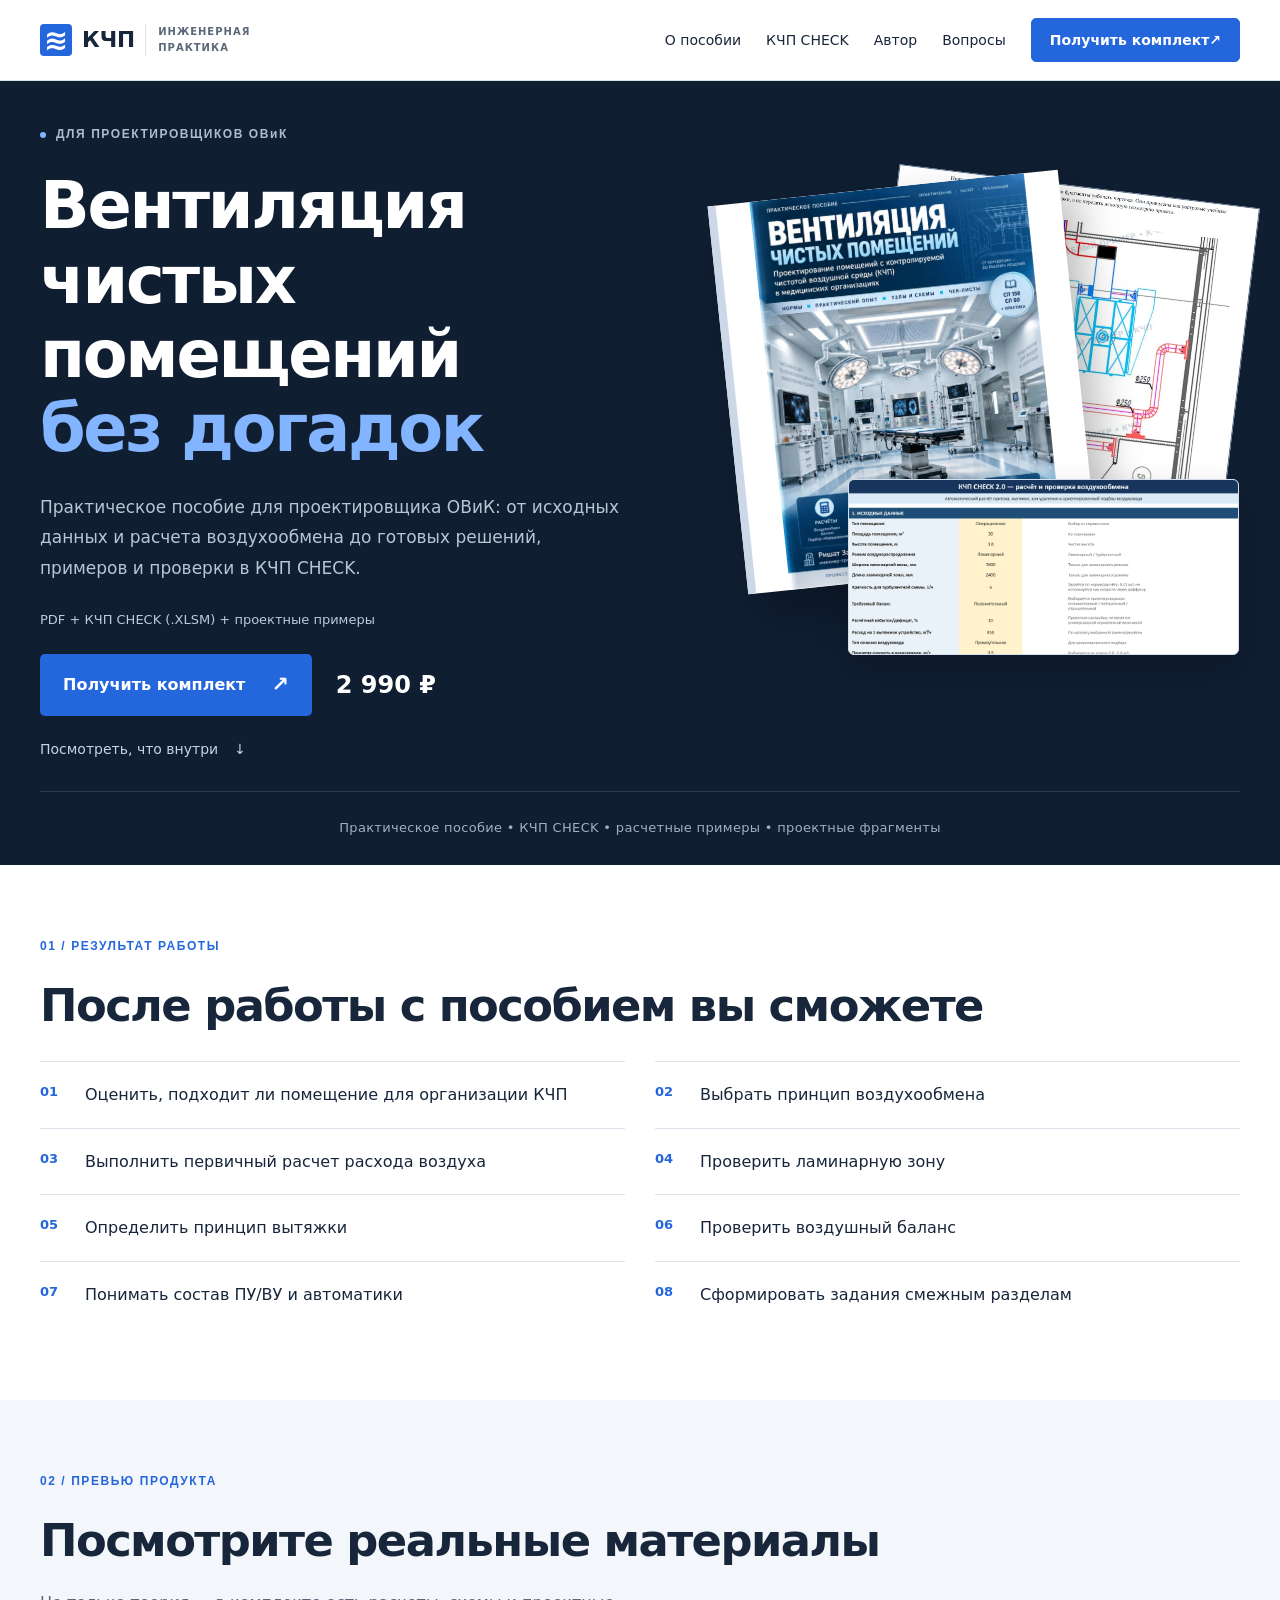
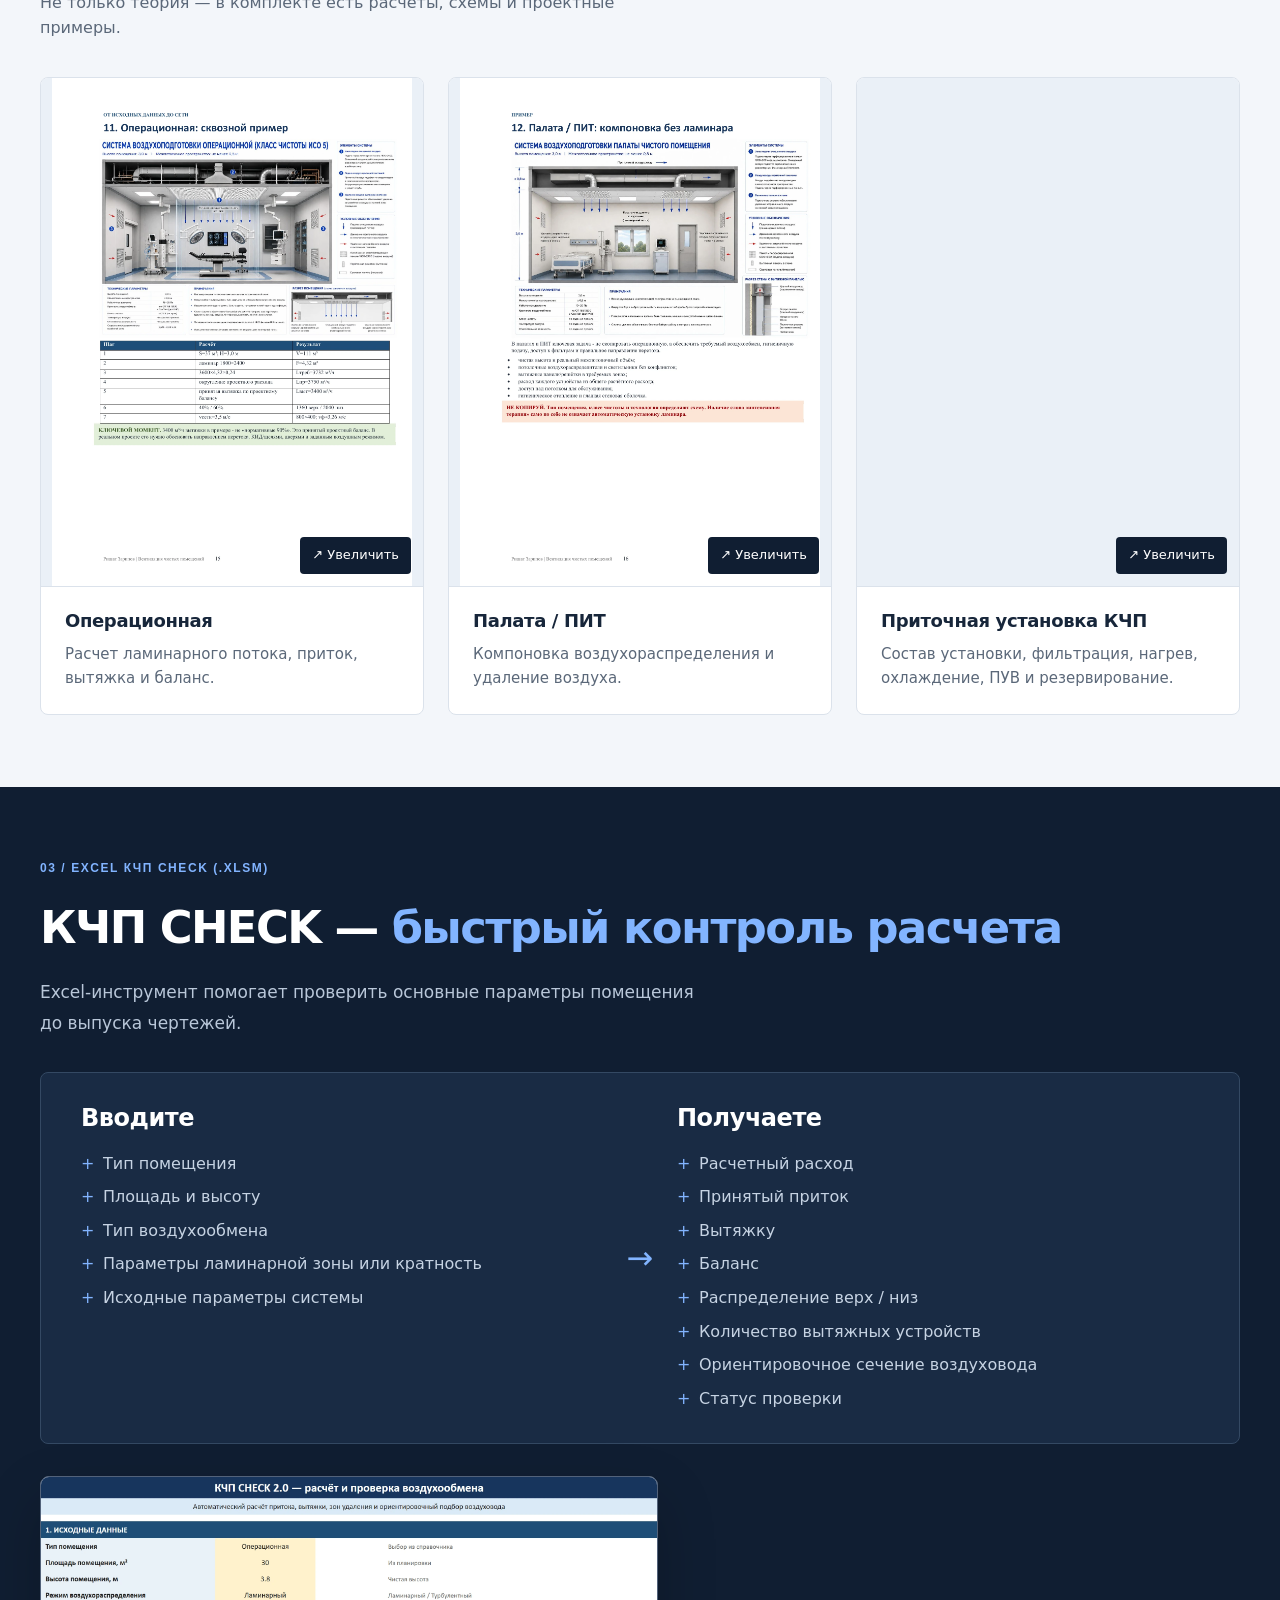
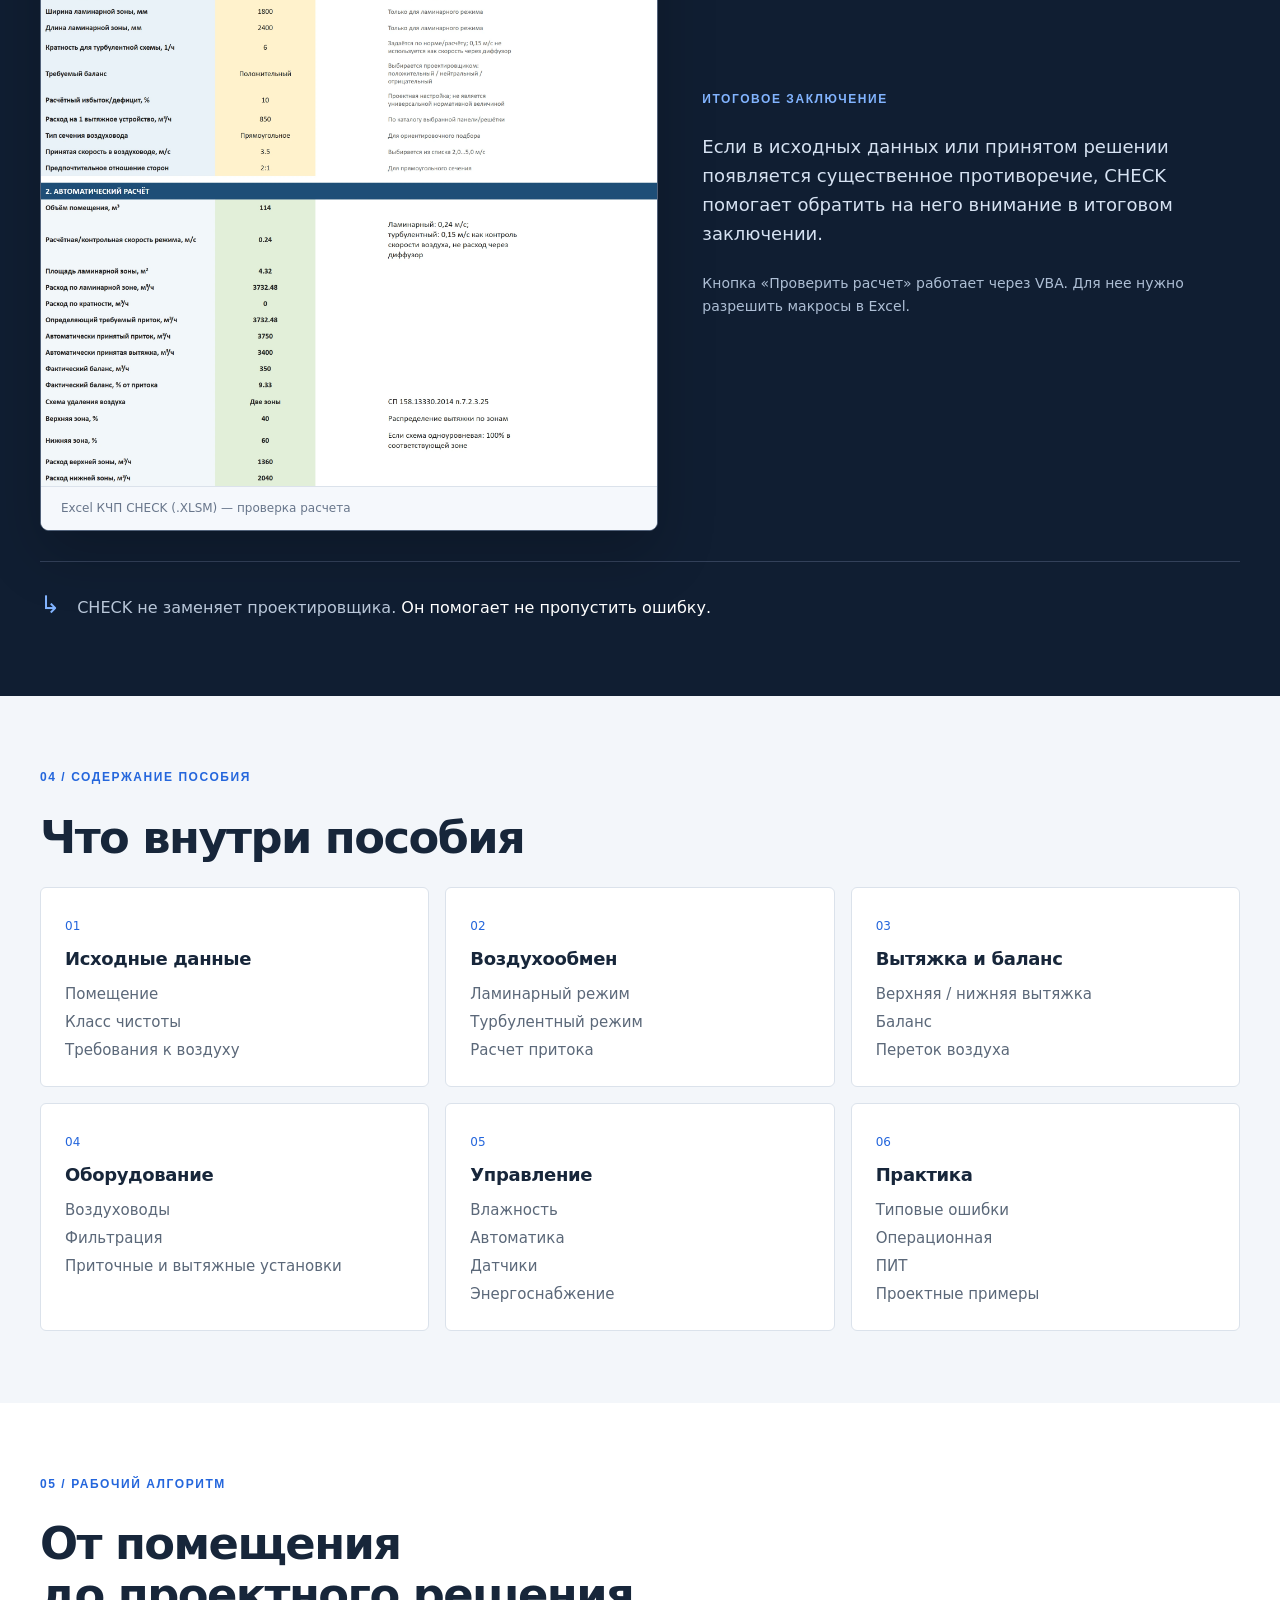
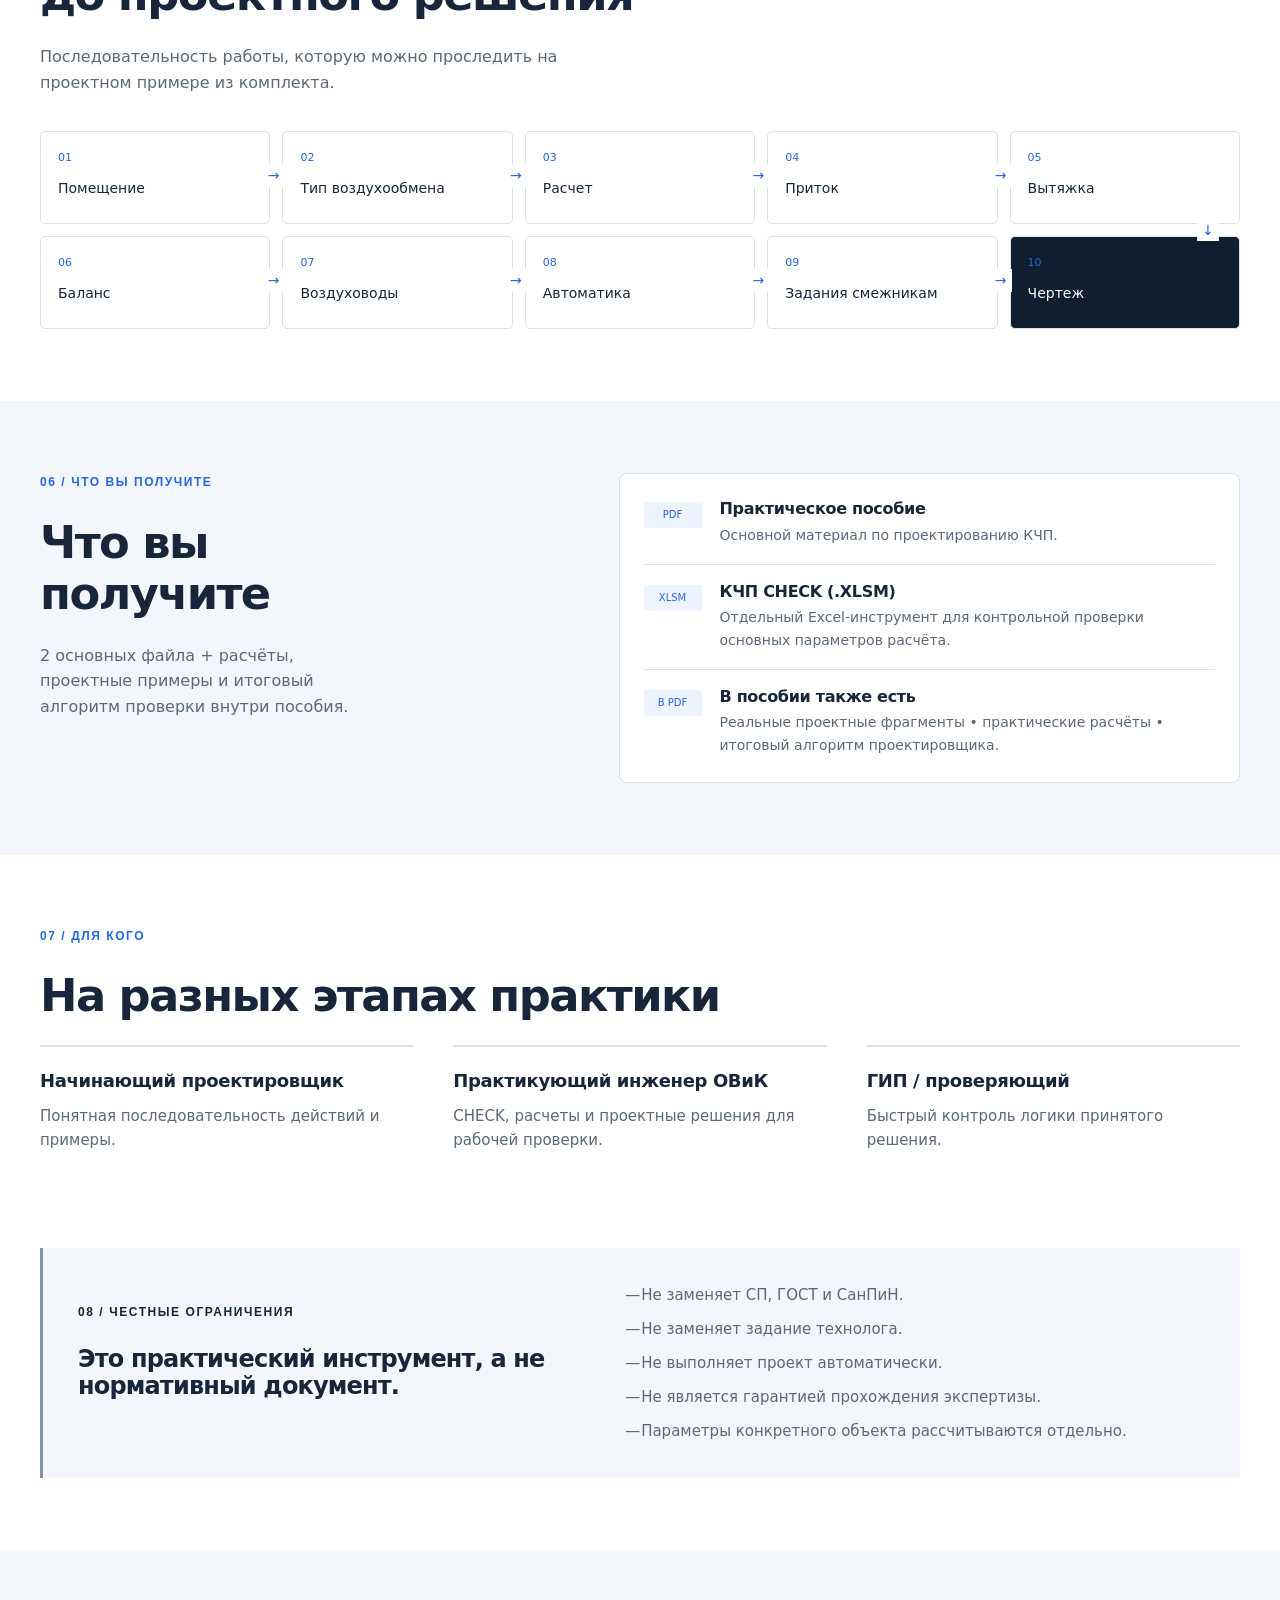
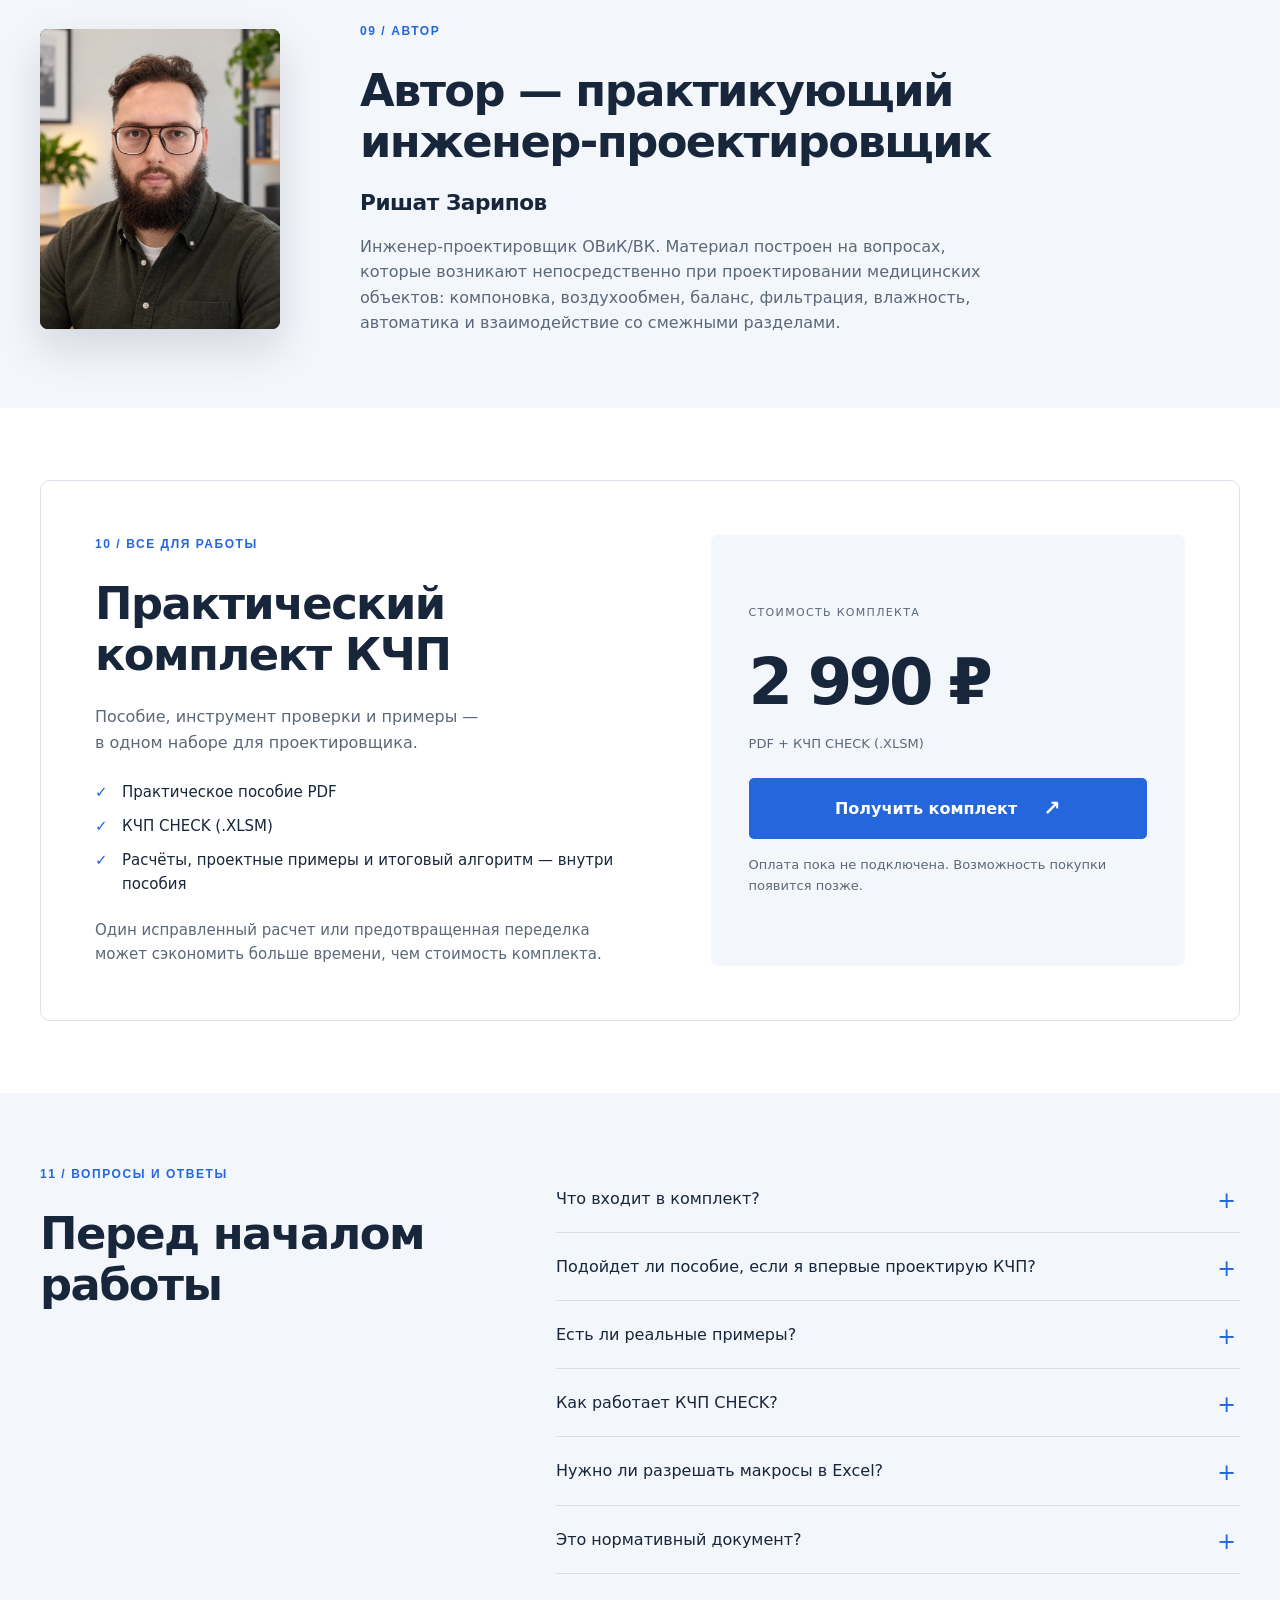
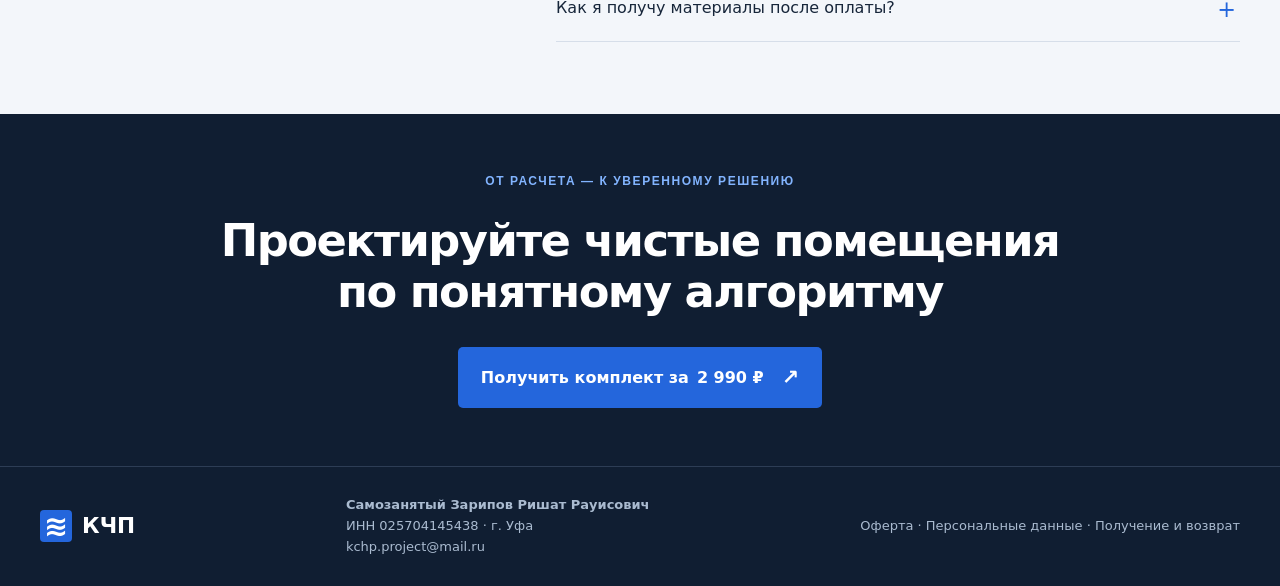
==== commit 76968121: "Update index.html" ====
--- a/index.html
+++ b/index.html
@@ -82,7 +82,25 @@
   <section id="faq" class="section pale"><div class="container faq-layout"><div><p class="eyebrow">11 / ВОПРОСЫ И ОТВЕТЫ</p><h2>Перед началом работы</h2></div><div class="faq-list"><details><summary>Что входит в комплект?</summary><p>В комплект входят два основных файла: практическое пособие PDF и КЧП CHECK (.XLSM). Внутри пособия также представлены расчётные примеры, реальные проектные фрагменты и итоговый алгоритм проектировщика.</p></details><details><summary>Подойдет ли пособие, если я впервые проектирую КЧП?</summary><p>Пособие дает понятную последовательность действий и примеры. Для применения расчетов нужны базовые знания вентиляции и исходные данные конкретного объекта.</p></details><details><summary>Есть ли реальные примеры?</summary><p>Да. В пособии представлены расчётные и проектные примеры: операционная, палата / ПИТ, решения по воздухообмену и приточным установкам КЧП.</p></details><details><summary>Как работает КЧП CHECK?</summary><p>Вы вводите параметры помещения и системы, проверяете расчетные данные и запускаете кнопку «Проверить расчет». CHECK помогает обратить внимание на существенные противоречия в итоговом заключении. Принятое решение проверяет проектировщик.</p></details><details><summary>Нужно ли разрешать макросы в Excel?</summary><p>Для работы кнопки «Проверить расчет» требуется разрешить выполнение макросов в Excel. Расчетные формулы и данные книги остаются доступными для просмотра и ручной проверки.</p></details><details><summary>Это нормативный документ?</summary><p>Нет. Пособие не заменяет СП, ГОСТ, СанПиН и задание технолога. Параметры конкретного объекта рассчитываются отдельно.</p></details><details><summary>Как я получу материалы после оплаты?</summary><p>Оплата пока не подключена. Порядок автоматической выдачи будет указан перед началом продаж.</p></details></div></div></section>
   <section class="final-cta"><div class="container"><p class="eyebrow">ОТ РАСЧЕТА — К УВЕРЕННОМУ РЕШЕНИЮ</p><h2>Проектируйте чистые помещения<br>по понятному алгоритму</h2><a class="button" href="#buy" data-payment="yoomoney">Получить комплект за <span data-price>2 990 ₽</span> <span aria-hidden="true">↗</span></a></div></section>
 </main>
-<footer><div class="container footer-row"><a class="brand" href="#home"><span class="brand-mark" aria-hidden="true">≋</span> КЧП</a><span>© 2026 Ришат Зарипов</span><a href="https://github.com/zrishat000/kchp-landing">Проект на GitHub ↗</a></div></footer>
+<footer>
+  <div class="container footer-row">
+    <a class="brand" href="#home">
+      <span class="brand-mark" aria-hidden="true">≋</span> КЧП
+    </a>
+
+    <div>
+      <strong>Самозанятый Зарипов Ришат Рауисович</strong><br>
+      ИНН 025704145438 · г. Уфа<br>
+      <a href="mailto:kchp.project@mail.ru">kchp.project@mail.ru</a>
+    </div>
+
+    <div>
+      <a href="offer.html">Оферта</a> ·
+      <a href="privacy.html">Персональные данные</a> ·
+      <a href="delivery.html">Получение и возврат</a>
+    </div>
+  </div>
+</footer>
 <dialog id="preview-dialog" class="lightbox" aria-label="Увеличенный просмотр страницы пособия" aria-labelledby="lightbox-title">
   <div class="lightbox-toolbar"><h2 id="lightbox-title">Превью пособия</h2><button type="button" class="lightbox-close" aria-label="Закрыть увеличенный просмотр" autofocus>Закрыть ×</button></div>
   <div class="lightbox-content"><img id="lightbox-image" alt="" hidden><p id="lightbox-placeholder" class="technical-placeholder" hidden>Добавить реальную страницу пособия</p></div>
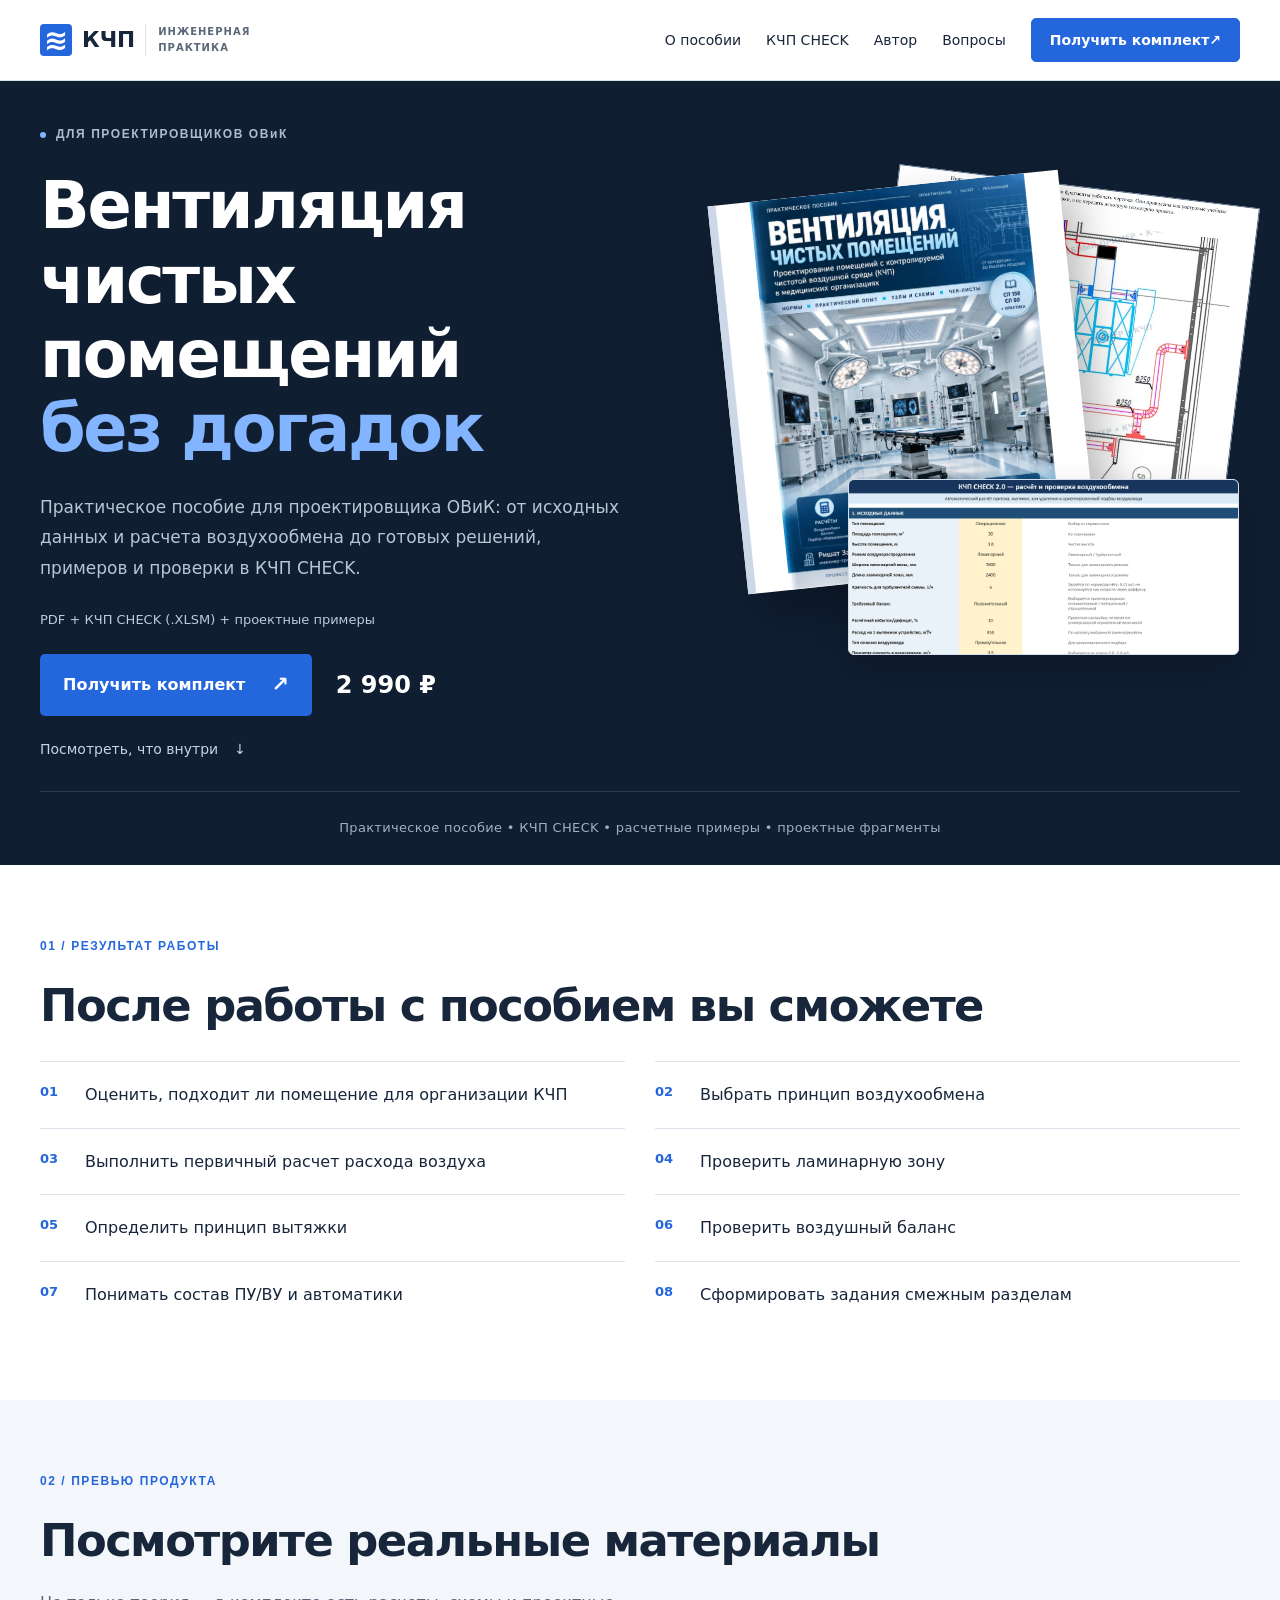
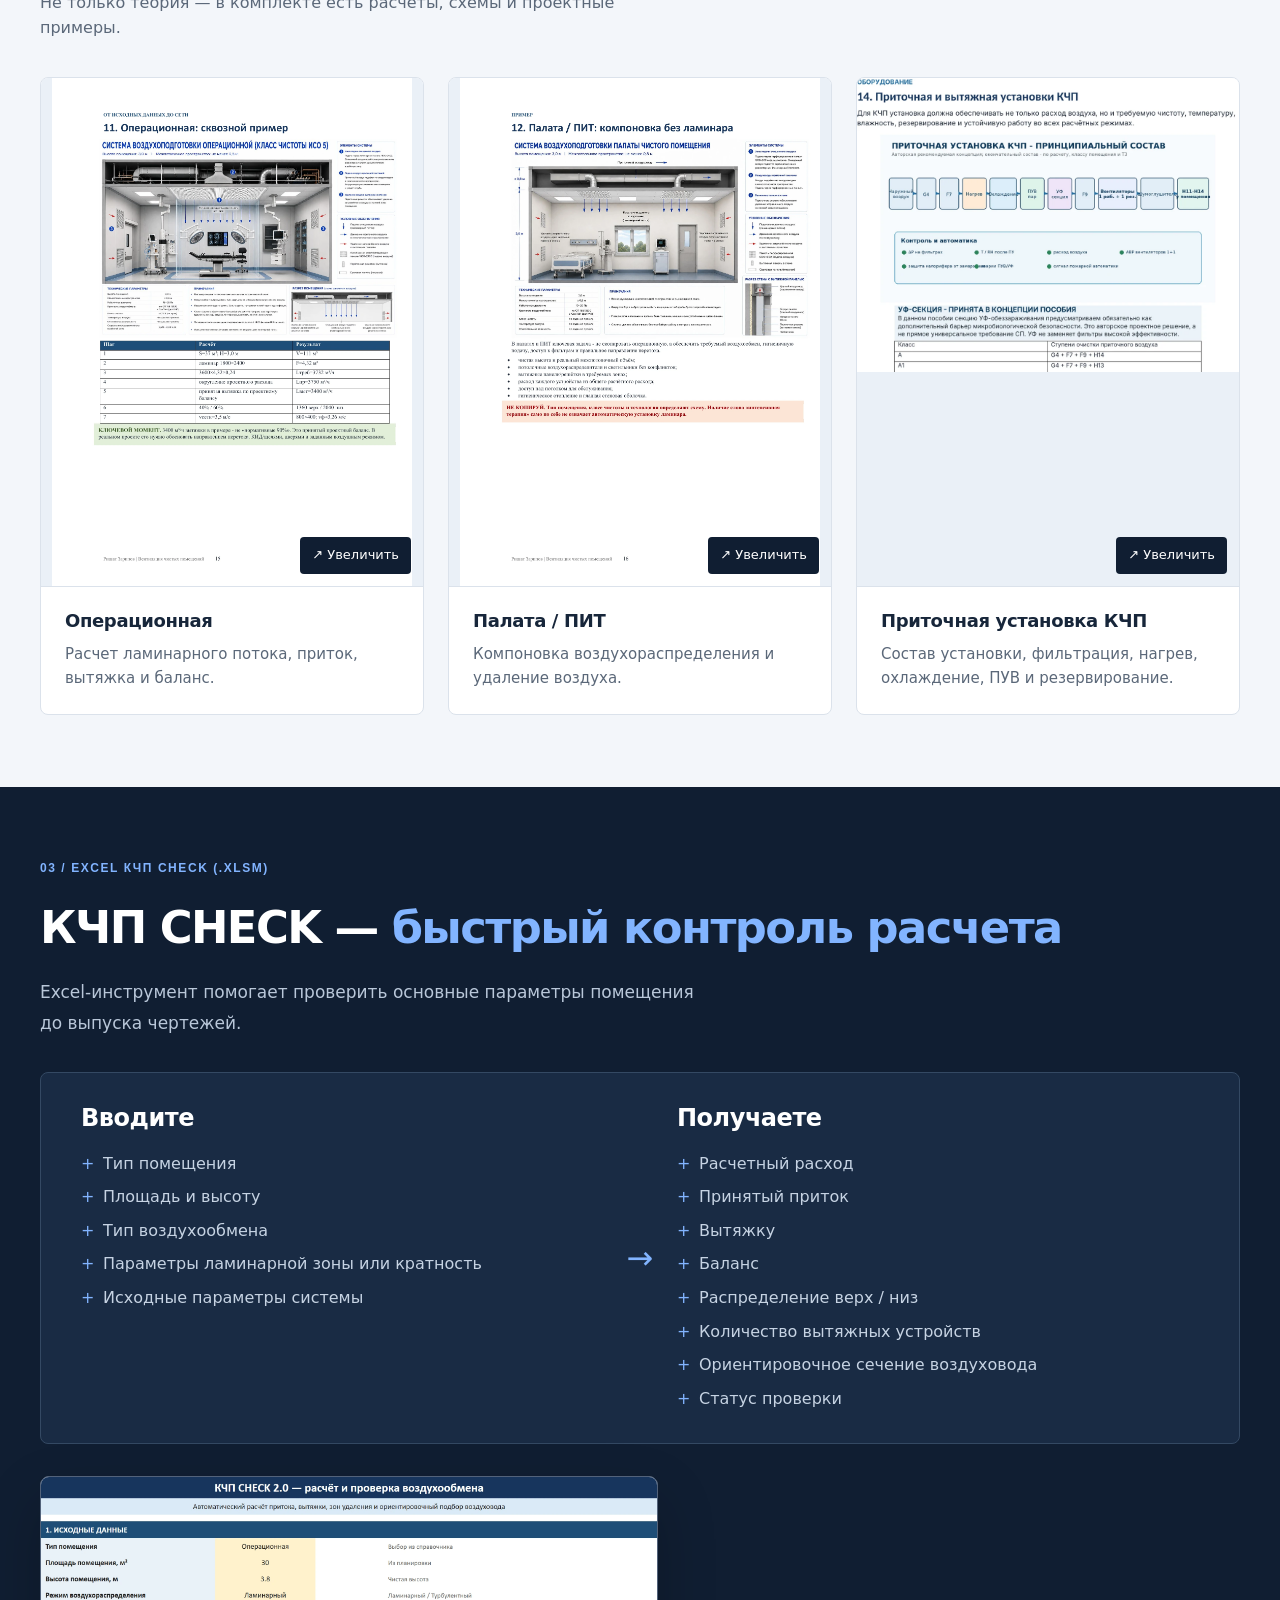
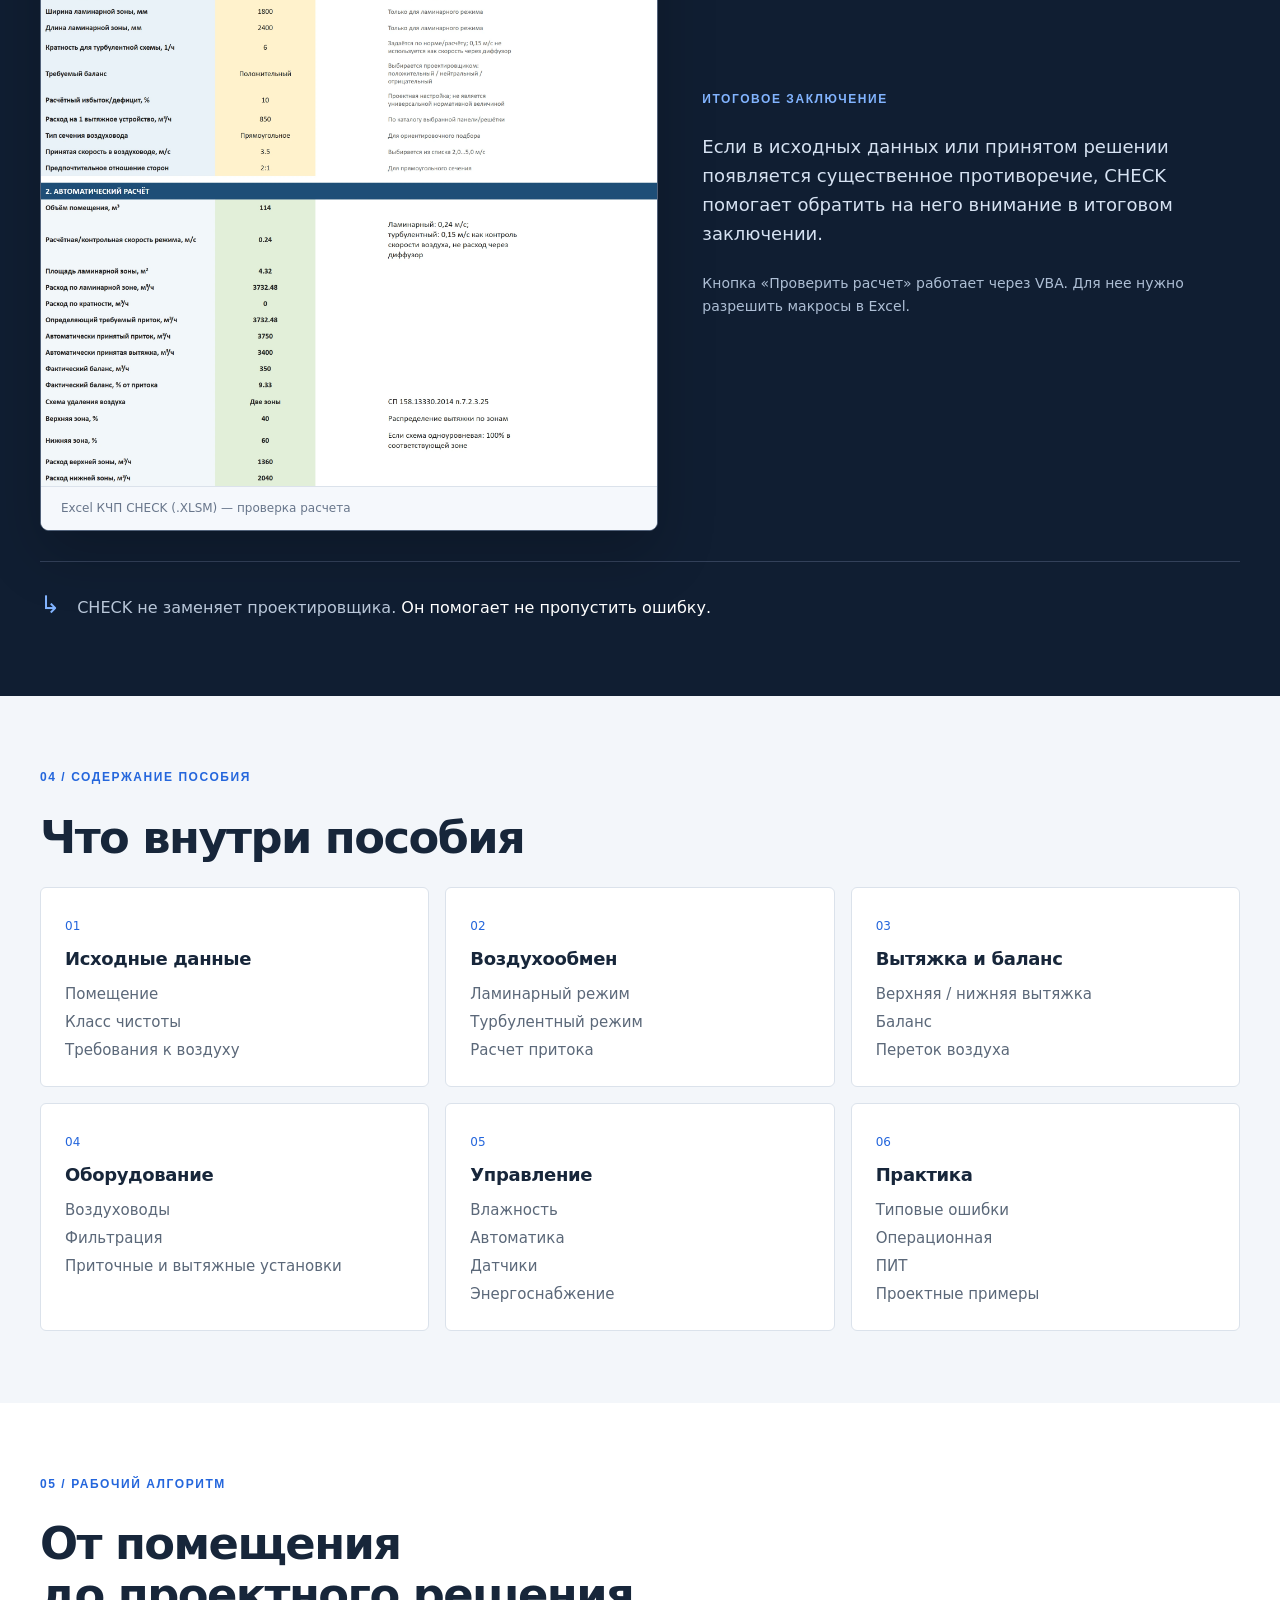
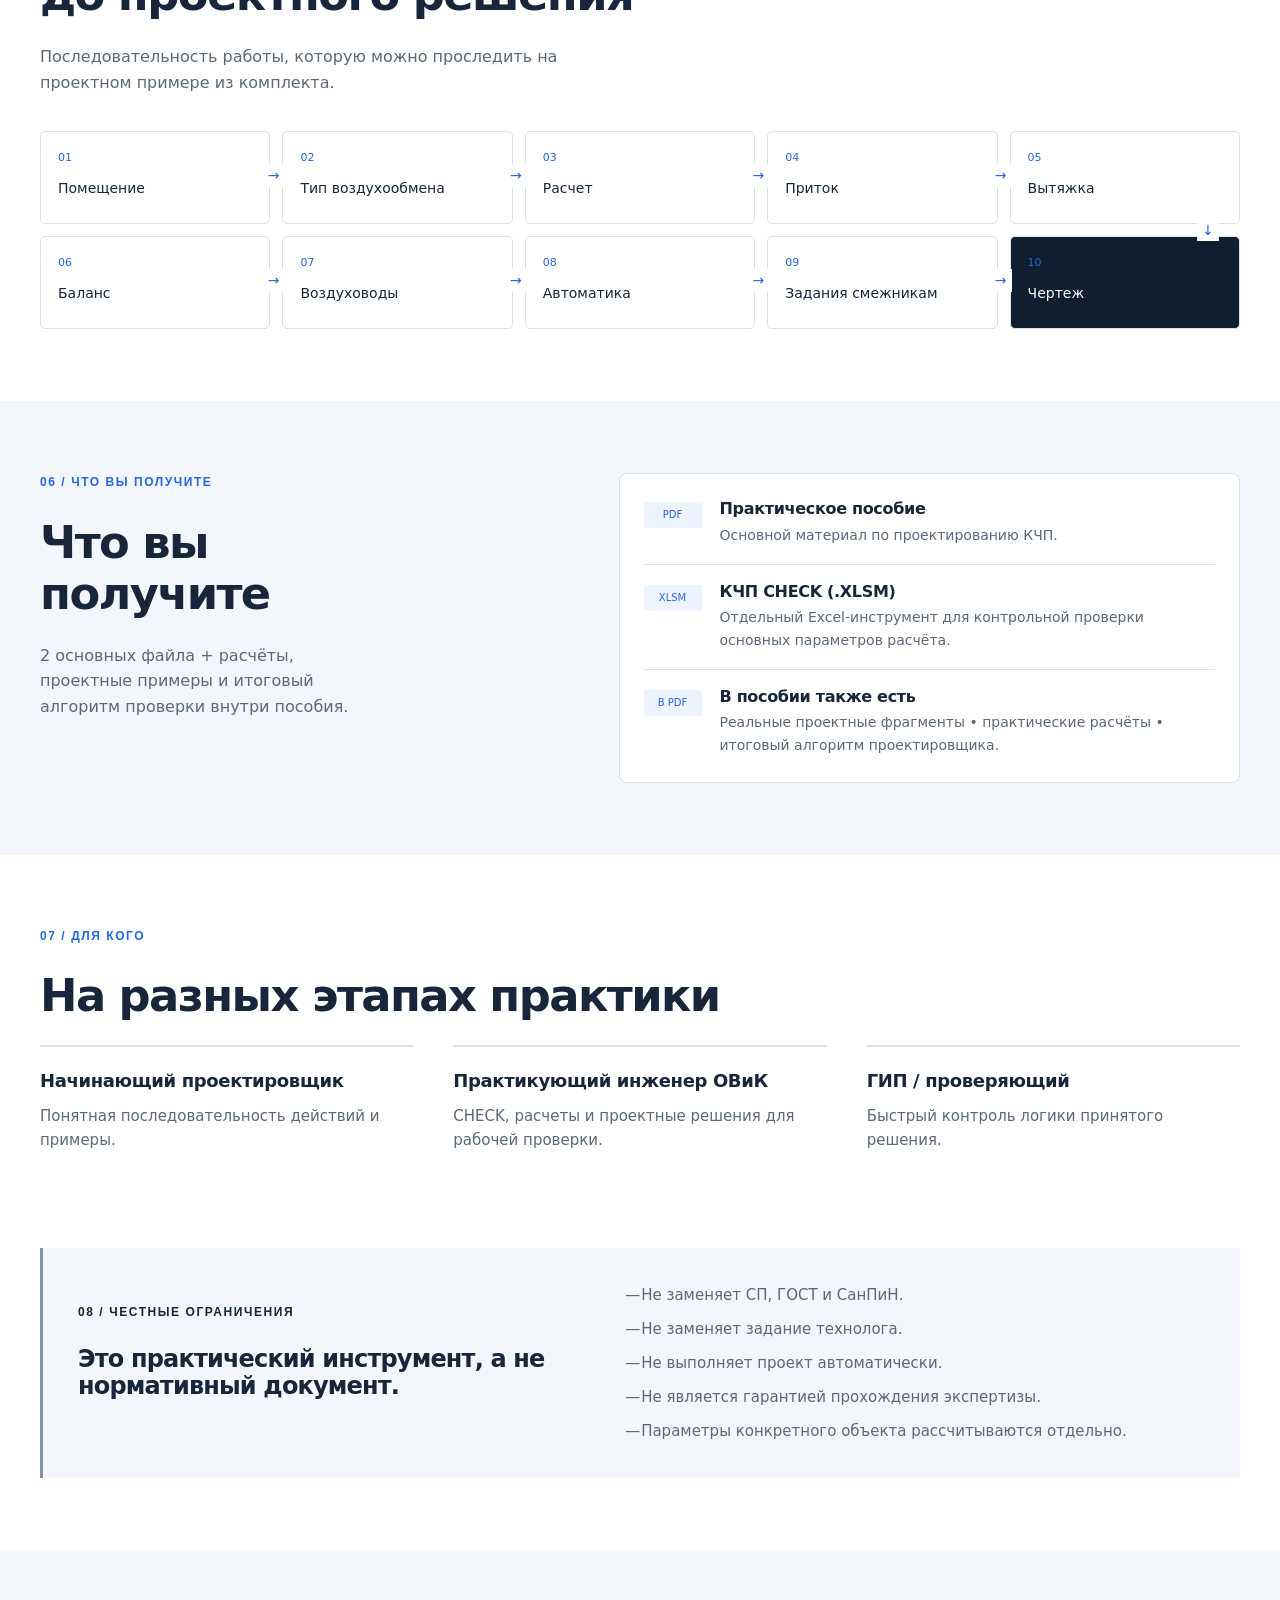
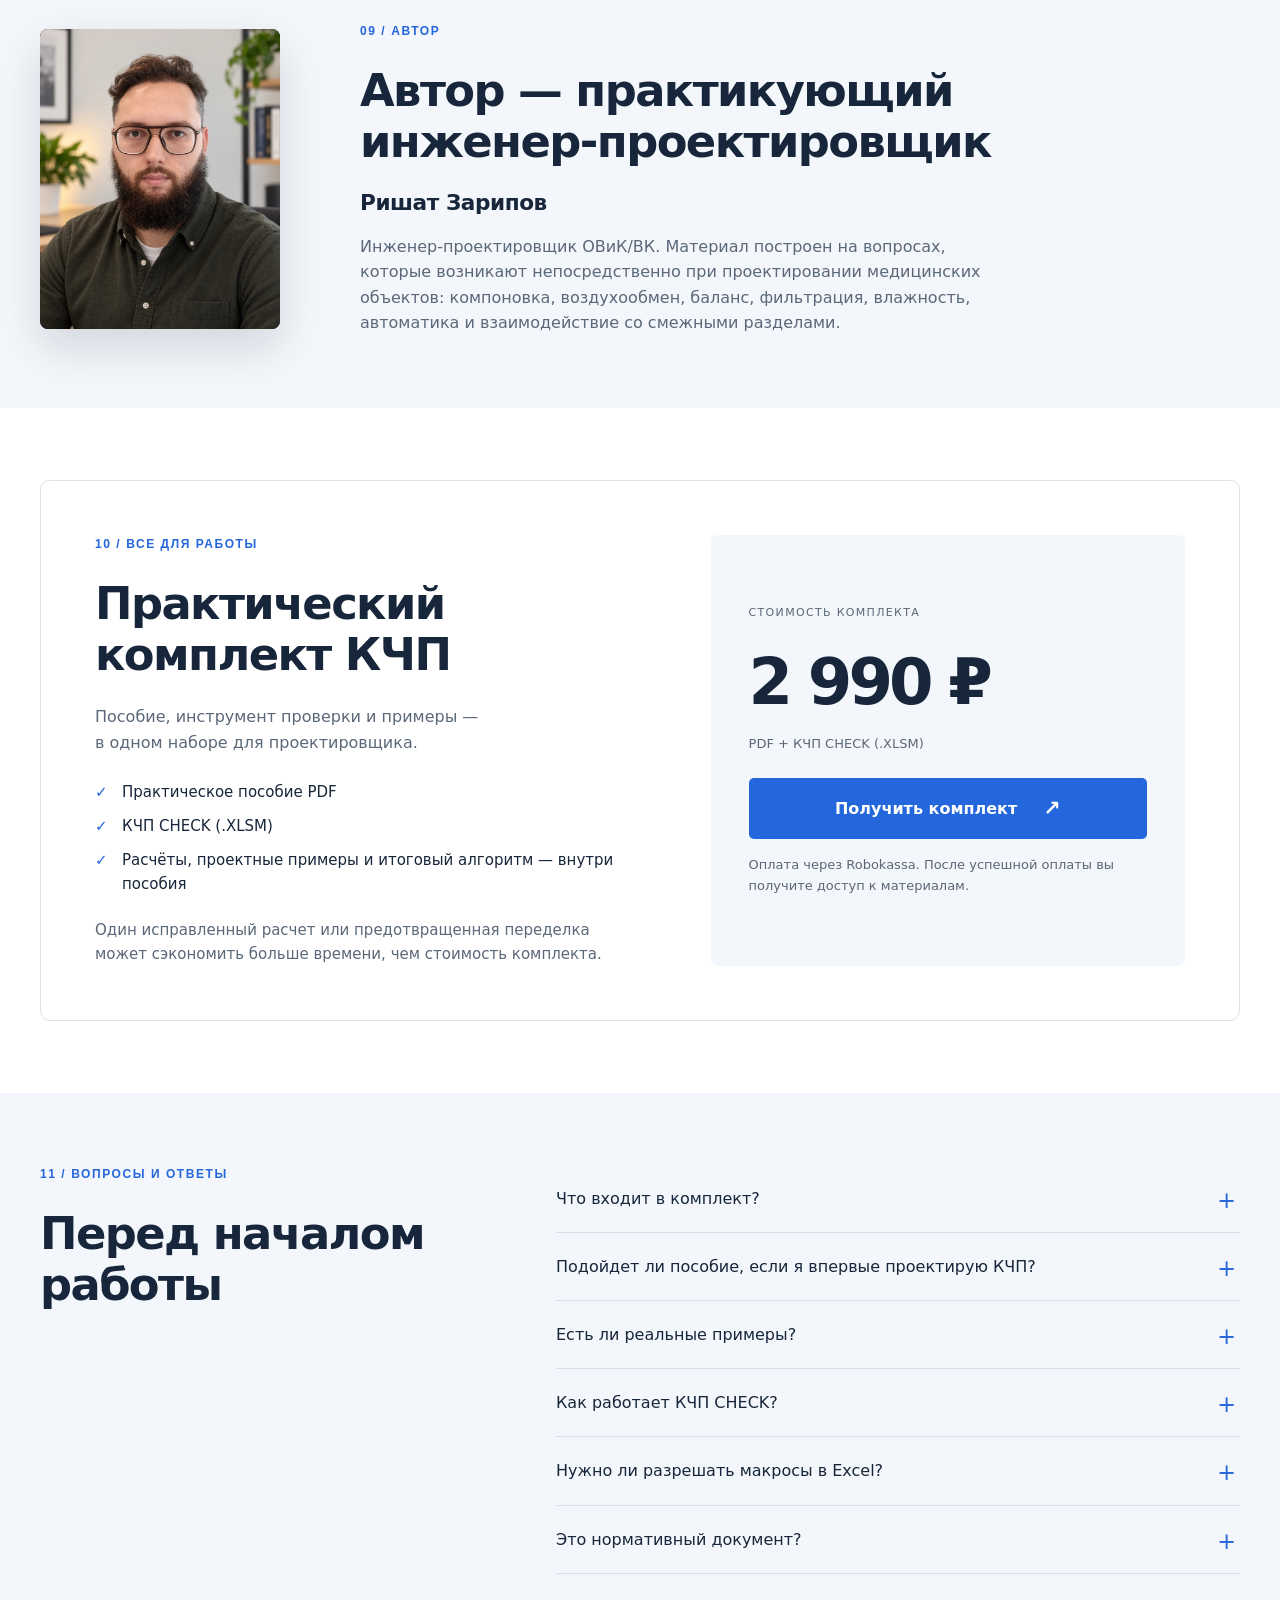
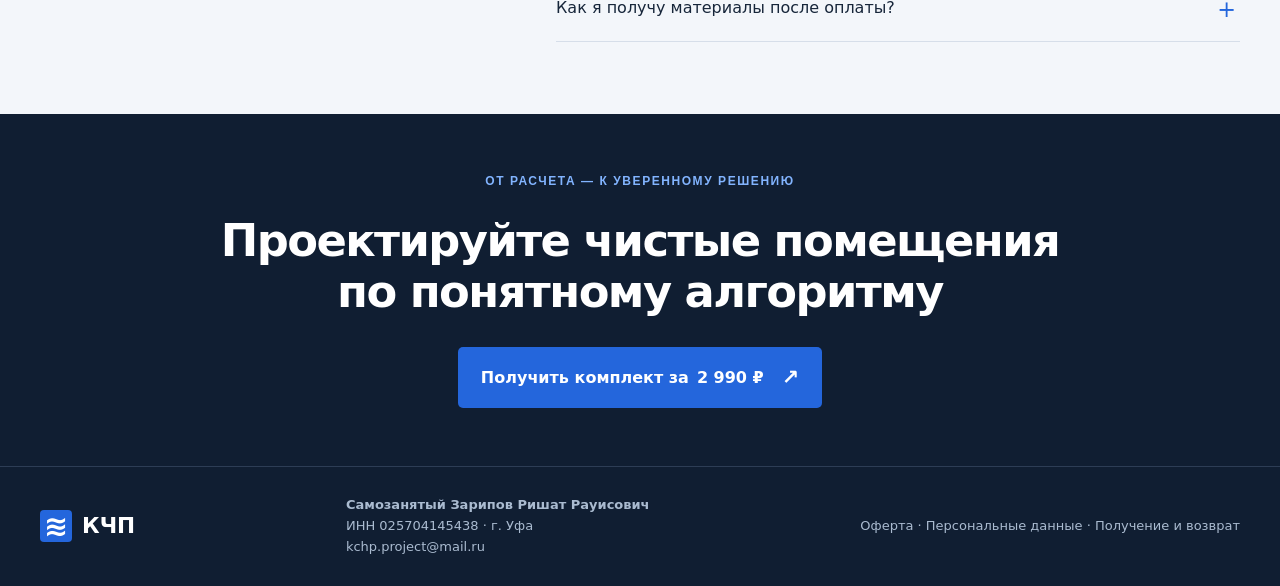
==== commit d2f0fce1: "Update index.html" ====
--- a/index.html
+++ b/index.html
@@ -78,7 +78,13 @@
   <section class="section" id="audience"><div class="container"><p class="eyebrow">07 / ДЛЯ КОГО</p><h2>На разных этапах практики</h2><div class="audience-grid"><article><h3>Начинающий проектировщик</h3><p>Понятная последовательность действий и примеры.</p></article><article><h3>Практикующий инженер ОВиК</h3><p>CHECK, расчеты и проектные решения для рабочей проверки.</p></article><article><h3>ГИП / проверяющий</h3><p>Быстрый контроль логики принятого решения.</p></article></div></div></section>
   <section class="section limits-section" id="limits"><div class="container"><aside class="honest"><div><p class="eyebrow">08 / ЧЕСТНЫЕ ОГРАНИЧЕНИЯ</p><h2>Это практический инструмент, а не нормативный документ.</h2></div><ul><li>Не заменяет СП, ГОСТ и СанПиН.</li><li>Не заменяет задание технолога.</li><li>Не выполняет проект автоматически.</li><li>Не является гарантией прохождения экспертизы.</li><li>Параметры конкретного объекта рассчитываются отдельно.</li></ul></aside></div></section>
   <section id="author" class="section pale"><div class="container author"><div class="author-monogram" role="img" aria-label="Инициалы автора Ришата Зарипова">РЗ<span>ОВиК / ВК</span></div><div><p class="eyebrow">09 / АВТОР</p><h2>Автор — практикующий<br>инженер-проектировщик</h2><h3>Ришат Зарипов</h3><p>Инженер-проектировщик ОВиК/ВК. Материал построен на вопросах, которые возникают непосредственно при проектировании медицинских объектов: компоновка, воздухообмен, баланс, фильтрация, влажность, автоматика и взаимодействие со смежными разделами.</p></div></div></section>
-  <section id="buy" class="section" aria-labelledby="price-title"><div class="container pricing"><div><p class="eyebrow">10 / ВСЕ ДЛЯ РАБОТЫ</p><h2 id="price-title">Практический комплект КЧП</h2><p>Пособие, инструмент проверки и примеры —<br>в одном наборе для проектировщика.</p><ul class="included"><li>Практическое пособие PDF</li><li>КЧП CHECK (.XLSM)</li><li>Расчёты, проектные примеры и итоговый алгоритм — внутри пособия</li></ul><p class="value-note">Один исправленный расчет или предотвращенная переделка может сэкономить больше времени, чем стоимость комплекта.</p></div><div class="price-panel"><span class="price-caption">СТОИМОСТЬ КОМПЛЕКТА</span><p class="price" data-price>2 990 ₽</p><p>PDF + КЧП CHECK (.XLSM)</p><a class="button" href="#buy" data-payment="yoomoney" data-checkout>Получить комплект <span aria-hidden="true">↗</span></a><p id="payment-note" class="payment-note" role="status" tabindex="-1">Оплата пока не подключена. Возможность покупки появится позже.</p><noscript><p>Покупка пока недоступна.</p></noscript></div></div></section>
+  <section id="buy" class="section" aria-labelledby="price-title"><div class="container pricing"><div><p class="eyebrow">10 / ВСЕ ДЛЯ РАБОТЫ</p><h2 id="price-title">Практический комплект КЧП</h2><p>Пособие, инструмент проверки и примеры —<br>в одном наборе для проектировщика.</p><ul class="included"><li>Практическое пособие PDF</li><li>КЧП CHECK (.XLSM)</li><li>Расчёты, проектные примеры и итоговый алгоритм — внутри пособия</li></ul><p class="value-note">Один исправленный расчет или предотвращенная переделка может сэкономить больше времени, чем стоимость комплекта.</p></div><div class="price-panel"><span class="price-caption">СТОИМОСТЬ КОМПЛЕКТА</span><p class="price" data-price>2 990 ₽</p><p>PDF + КЧП CHECK (.XLSM)</p><a class="button"
+   href="https://auth.robokassa.ru/merchant/Invoice/sRYVUMHNyES077ayfCocBg">
+    Получить комплект <span aria-hidden="true">↗</span>
+</a>
+<p id="payment-note" class="payment-note" role="status" tabindex="-1">
+    Оплата через Robokassa. После успешной оплаты вы получите доступ к материалам.
+</p><noscript><p>Покупка пока недоступна.</p></noscript></div></div></section>
   <section id="faq" class="section pale"><div class="container faq-layout"><div><p class="eyebrow">11 / ВОПРОСЫ И ОТВЕТЫ</p><h2>Перед началом работы</h2></div><div class="faq-list"><details><summary>Что входит в комплект?</summary><p>В комплект входят два основных файла: практическое пособие PDF и КЧП CHECK (.XLSM). Внутри пособия также представлены расчётные примеры, реальные проектные фрагменты и итоговый алгоритм проектировщика.</p></details><details><summary>Подойдет ли пособие, если я впервые проектирую КЧП?</summary><p>Пособие дает понятную последовательность действий и примеры. Для применения расчетов нужны базовые знания вентиляции и исходные данные конкретного объекта.</p></details><details><summary>Есть ли реальные примеры?</summary><p>Да. В пособии представлены расчётные и проектные примеры: операционная, палата / ПИТ, решения по воздухообмену и приточным установкам КЧП.</p></details><details><summary>Как работает КЧП CHECK?</summary><p>Вы вводите параметры помещения и системы, проверяете расчетные данные и запускаете кнопку «Проверить расчет». CHECK помогает обратить внимание на существенные противоречия в итоговом заключении. Принятое решение проверяет проектировщик.</p></details><details><summary>Нужно ли разрешать макросы в Excel?</summary><p>Для работы кнопки «Проверить расчет» требуется разрешить выполнение макросов в Excel. Расчетные формулы и данные книги остаются доступными для просмотра и ручной проверки.</p></details><details><summary>Это нормативный документ?</summary><p>Нет. Пособие не заменяет СП, ГОСТ, СанПиН и задание технолога. Параметры конкретного объекта рассчитываются отдельно.</p></details><details><summary>Как я получу материалы после оплаты?</summary><p>Оплата пока не подключена. Порядок автоматической выдачи будет указан перед началом продаж.</p></details></div></div></section>
   <section class="final-cta"><div class="container"><p class="eyebrow">ОТ РАСЧЕТА — К УВЕРЕННОМУ РЕШЕНИЮ</p><h2>Проектируйте чистые помещения<br>по понятному алгоритму</h2><a class="button" href="#buy" data-payment="yoomoney">Получить комплект за <span data-price>2 990 ₽</span> <span aria-hidden="true">↗</span></a></div></section>
 </main>
